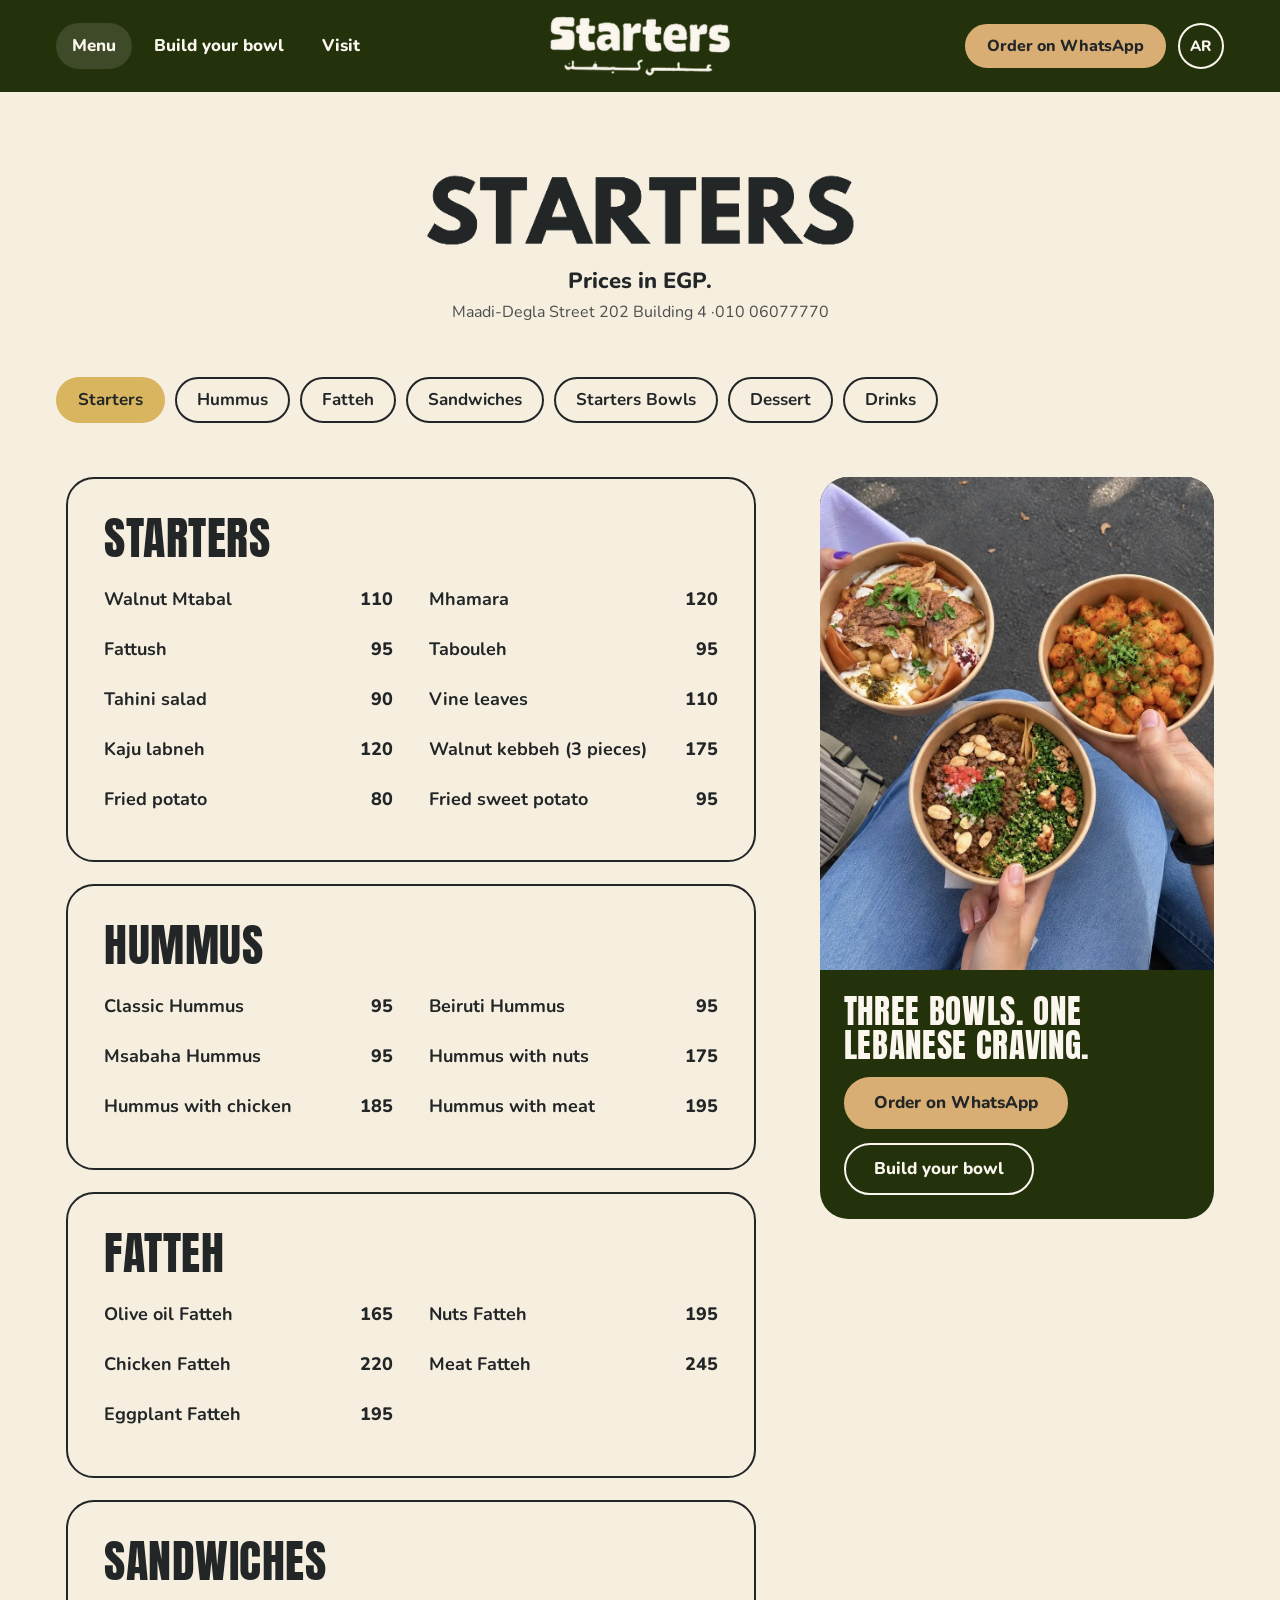
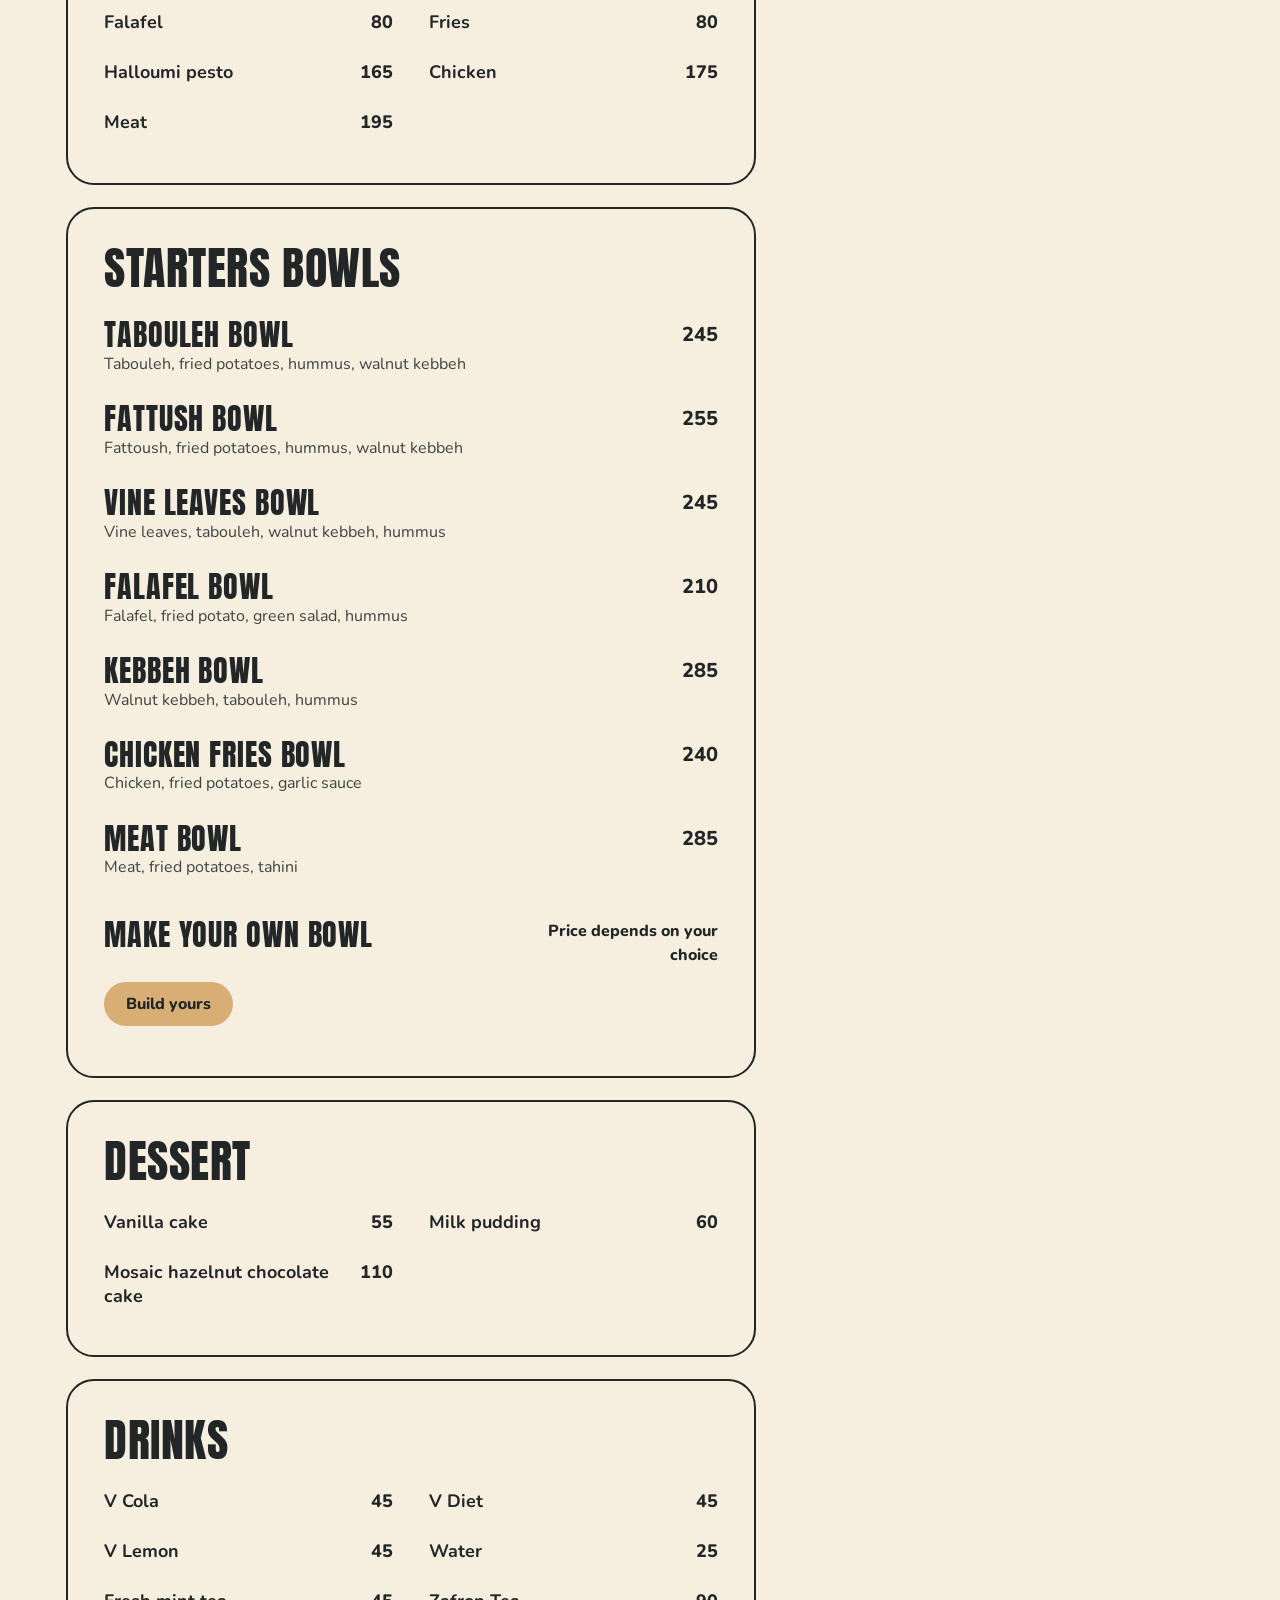
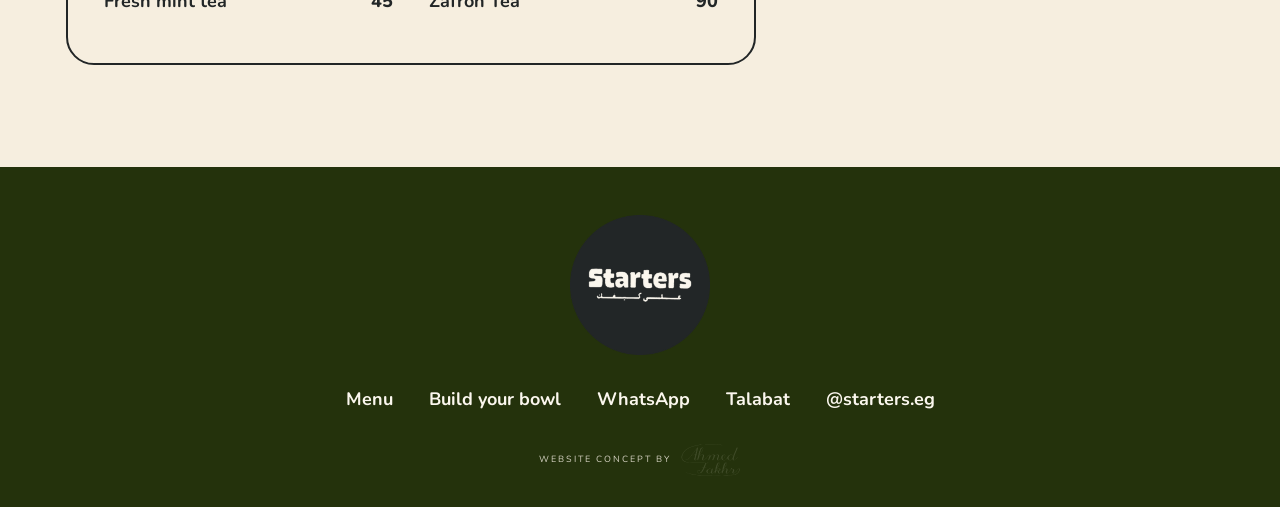
==== menu.html @ a4f8f4e7 "Starters website concept" ====
<!doctype html>
<html lang="en">
<head>
<meta charset="utf-8">
<meta name="viewport" content="width=device-width, initial-scale=1, minimum-scale=1">
<title>Menu | Starters, Lebanese bowls in Maadi</title>
<meta name="description" content="The full Starters menu: starters, hummus, fatteh, sandwiches, bowls, dessert and drinks. Prices in EGP.">
<meta name="theme-color" content="#24320C">
<link rel="icon" href="img/icon.png" type="image/png">
<link rel="apple-touch-icon" href="img/apple-touch-icon.png">
<meta property="og:type" content="website">
<meta property="og:site_name" content="Starters">
<meta property="og:title" content="Menu | Starters, Lebanese bowls in Maadi">
<meta property="og:description" content="The full Starters menu: starters, hummus, fatteh, sandwiches, bowls, dessert and drinks. Prices in EGP.">
<meta property="og:url" content="https://ahmedfakhr1.github.io/starters-preview/menu.html">
<meta property="og:image" content="https://ahmedfakhr1.github.io/starters-preview/img/og.jpg">
<meta name="twitter:card" content="summary_large_image">
<link rel="preload" href="fonts/anton-a6f395.woff2" as="font" type="font/woff2" crossorigin>
<link rel="preload" href="fonts/nunito-798ec6.woff2" as="font" type="font/woff2" crossorigin>
<link rel="preload" as="image" href="img/lockup-light.png">

<style>html{background:#24320C}html.fl:not(.veil) body{opacity:0}body{transition:opacity .25s ease}#veil{display:none}html.veil #veil{display:flex}</style>
<script>(function(){var d=document.documentElement,t0=Date.now(),seen=false,rm=false;try{seen=!!localStorage.getItem('st_seen')}catch(e){}try{rm=matchMedia('(prefers-reduced-motion: reduce)').matches}catch(e){}
var veil=!seen,fo=false,ho=false,rel=false,prog=.1;d.classList.add('fl');if(veil)d.classList.add('veil');
function bar(v){var b=document.getElementById('veil-bar');if(b){prog=Math.max(prog,v);b.style.transform='scaleX('+prog+')'}}
function end(){if(rel)return;rel=true;d.classList.remove('fl');bar(1);if(!veil)return;var w=Math.max(0,1200-(Date.now()-t0));setTimeout(function(){d.classList.add('veil-out');try{localStorage.setItem('st_seen','1')}catch(e){}setTimeout(function(){d.classList.remove('veil');d.classList.remove('veil-out')},rm?0:850)},w)}
function chk(){if(fo&&ho)end()}
var f=document.fonts;if(f&&f.load){Promise.all([f.load('400 1em Nunito'),f.load('800 1em Nunito'),f.load('1em Anton')]).then(function(){fo=true;bar(.5);chk()},function(){fo=true;chk()})}else{fo=true}
setTimeout(function(){fo=true;chk()},1200);
function hero(){var im=[].slice.call(document.querySelectorAll('img[data-first]'));if(!im.length){ho=true;chk();return}var n=im.length;im.forEach(function(i){var ok=function(){n--;bar(.5+.4*(1-n/im.length));if(n<=0){ho=true;chk()}};if(i.decode){i.decode().then(ok,ok)}else if(i.complete){ok()}else{i.onload=i.onerror=ok}})}
if(document.readyState==='loading')document.addEventListener('DOMContentLoaded',hero);else hero();
setTimeout(end,veil?2500:3000)})();</script>
<link rel="stylesheet" href="fonts.css?v=1">
<link rel="stylesheet" href="style.css?v=1">
<noscript><style>.bar{visibility:visible;transform:none}.menu-btn{display:none}</style></noscript>
<script src="site.js?v=1" defer></script>
<script type="application/ld+json">{"@context": "https://schema.org", "@type": "Restaurant", "name": "Starters", "description": "Curated Lebanese bowls from a small white kiosk with outdoor tables in Degla, Maadi, Cairo.", "url": "https://ahmedfakhr1.github.io/starters-preview/", "image": "https://ahmedfakhr1.github.io/starters-preview/img/og.jpg", "logo": "https://ahmedfakhr1.github.io/starters-preview/img/roundel.png", "servesCuisine": "Lebanese", "telephone": "+201006077770", "hasMenu": "https://ahmedfakhr1.github.io/starters-preview/menu.html", "address": {"@type": "PostalAddress", "streetAddress": "Street 202, Building 4, Degla", "addressLocality": "Maadi", "addressRegion": "Cairo", "addressCountry": "EG"}, "geo": {"@type": "GeoCoordinates", "latitude": 29.9534082, "longitude": 31.2721791}, "hasMap": "https://www.google.com/maps/place/Starters+Restaurant/@29.9534082,31.2721791,17z", "sameAs": ["https://www.instagram.com/starters.eg/"], "openingHoursSpecification": [{"@type": "OpeningHoursSpecification", "dayOfWeek": ["Sunday", "Monday", "Tuesday", "Wednesday"], "opens": "12:30", "closes": "23:00"}, {"@type": "OpeningHoursSpecification", "dayOfWeek": "Thursday", "opens": "15:00", "closes": "23:00"}, {"@type": "OpeningHoursSpecification", "dayOfWeek": "Saturday", "opens": "14:00", "closes": "22:00"}]}</script>
</head>
<body class="menu-page">
<div id="veil" aria-hidden="true"><img src="img/lockup-light.png" width="520" height="200" alt="" data-first><div class="vline"><i id="veil-bar"></i></div></div>
<a class="skip" href="#main">Skip to content</a>
<header class="site-head" id="top">
<div class="head-in">
<button class="icon-btn menu-btn" type="button" aria-label="Open menu" aria-expanded="false" aria-controls="drawer"><svg class="i-open" viewBox="0 0 26 26" aria-hidden="true" focusable="false"><path d="M4 8h18M4 13h18M4 18h18" fill="none" stroke="currentColor" stroke-width="2.6" stroke-linecap="round"/></svg><svg class="i-close" viewBox="0 0 26 26" aria-hidden="true" focusable="false" style="display:none"><path d="M6 6l14 14M20 6L6 20" fill="none" stroke="currentColor" stroke-width="2.6" stroke-linecap="round"/></svg></button>
<nav class="nav-l" aria-label="Main"><a href="menu.html" aria-current="page">Menu</a><a href="index.html#build">Build your bowl</a><a href="index.html#visit">Visit</a></nav>
<a class="brand" href="index.html" aria-label="Starters, home"><img src="img/lockup-light.png" width="520" height="200" alt="Starters" data-first></a>
<div class="head-r"><a class="btn btn-sm" href="https://wa.me/201006077770?text=Hi%20Starters%2C" target="_blank" rel="noopener">Order on WhatsApp</a><button class="icon-btn ar-btn" type="button" aria-label="Switch to Arabic">AR</button></div>
</div>
</header>
<div class="drawer" id="drawer">
<a class="dl" href="menu.html">Menu</a>
<a class="dl" href="index.html#build">Build your bowl</a>
<a class="dl" href="index.html#visit">Visit</a>
<div class="dsub"><a class="btn" href="https://wa.me/201006077770?text=Hi%20Starters%2C" target="_blank" rel="noopener">Order on WhatsApp</a><a class="btn btn-ghost" href="https://www.talabat.com/egypt/restaurant/797655/starters-new-maadi-degla" target="_blank" rel="noopener">Talabat</a><a class="btn btn-ghost" href="https://www.instagram.com/starters.eg/" target="_blank" rel="noopener">Instagram</a></div>
</div>
<dialog class="ar" id="ar-dialog" aria-label="Arabic"><p>Arabic is not in this preview, it will be live in the final version.</p><button class="btn btn-ink" type="button" data-close>OK</button></dialog>
<main id="main">
<section class="menu-top">
<h1><img src="img/sign-dark.png" width="534" height="100" alt="STARTERS menu"></h1>
<p class="sub">Prices in EGP.</p>
<p class="addr"><span>Maadi-Degla Street 202 Building 4</span><span>010 06077770</span></p>
</section>
<nav class="chipbar" aria-label="Menu sections"><div class="chips"><a class="chip" href="#starters">Starters</a><a class="chip" href="#hummus">Hummus</a><a class="chip" href="#fatteh">Fatteh</a><a class="chip" href="#sandwiches">Sandwiches</a><a class="chip" href="#bowls">Starters Bowls</a><a class="chip" href="#dessert">Dessert</a><a class="chip" href="#drinks">Drinks</a></div></nav>
<div class="mgrid">
<div class="mcol">
<section class="mbox" id="starters" aria-labelledby="starters-h"><h2 id="starters-h">Starters</h2><ul class="items"><li class="item"><span class="nm">Walnut Mtabal</span><span class="pr">110</span></li><li class="item"><span class="nm">Mhamara</span><span class="pr">120</span></li><li class="item"><span class="nm">Fattush</span><span class="pr">95</span></li><li class="item"><span class="nm">Tabouleh</span><span class="pr">95</span></li><li class="item"><span class="nm">Tahini salad</span><span class="pr">90</span></li><li class="item"><span class="nm">Vine leaves</span><span class="pr">110</span></li><li class="item"><span class="nm">Kaju labneh</span><span class="pr">120</span></li><li class="item"><span class="nm">Walnut kebbeh (3 pieces)</span><span class="pr">175</span></li><li class="item"><span class="nm">Fried potato</span><span class="pr">80</span></li><li class="item"><span class="nm">Fried sweet potato</span><span class="pr">95</span></li></ul></section>
<section class="mbox" id="hummus" aria-labelledby="hummus-h"><h2 id="hummus-h">Hummus</h2><ul class="items"><li class="item"><span class="nm">Classic Hummus</span><span class="pr">95</span></li><li class="item"><span class="nm">Beiruti Hummus</span><span class="pr">95</span></li><li class="item"><span class="nm">Msabaha Hummus</span><span class="pr">95</span></li><li class="item"><span class="nm">Hummus with nuts</span><span class="pr">175</span></li><li class="item"><span class="nm">Hummus with chicken</span><span class="pr">185</span></li><li class="item"><span class="nm">Hummus with meat</span><span class="pr">195</span></li></ul></section>
<section class="mbox" id="fatteh" aria-labelledby="fatteh-h"><h2 id="fatteh-h">Fatteh</h2><ul class="items"><li class="item"><span class="nm">Olive oil Fatteh</span><span class="pr">165</span></li><li class="item"><span class="nm">Nuts Fatteh</span><span class="pr">195</span></li><li class="item"><span class="nm">Chicken Fatteh</span><span class="pr">220</span></li><li class="item"><span class="nm">Meat Fatteh</span><span class="pr">245</span></li><li class="item"><span class="nm">Eggplant Fatteh</span><span class="pr">195</span></li></ul></section>
<section class="mbox" id="sandwiches" aria-labelledby="sandwiches-h"><h2 id="sandwiches-h">Sandwiches</h2><ul class="items"><li class="item"><span class="nm">Falafel</span><span class="pr">80</span></li><li class="item"><span class="nm">Fries</span><span class="pr">80</span></li><li class="item"><span class="nm">Halloumi pesto</span><span class="pr">165</span></li><li class="item"><span class="nm">Chicken</span><span class="pr">175</span></li><li class="item"><span class="nm">Meat</span><span class="pr">195</span></li></ul></section>
<section class="mbox bowls" id="bowls" aria-labelledby="bowls-h"><h2 id="bowls-h">Starters Bowls</h2><ul class="items"><li class="item"><span class="nm">Tabouleh bowl</span><span class="pr">245</span><span class="ds">Tabouleh, fried potatoes, hummus, walnut kebbeh</span></li><li class="item"><span class="nm">Fattush bowl</span><span class="pr">255</span><span class="ds">Fattoush, fried potatoes, hummus, walnut kebbeh</span></li><li class="item"><span class="nm">Vine leaves bowl</span><span class="pr">245</span><span class="ds">Vine leaves, tabouleh, walnut kebbeh, hummus</span></li><li class="item"><span class="nm">Falafel bowl</span><span class="pr">210</span><span class="ds">Falafel, fried potato, green salad, hummus</span></li><li class="item"><span class="nm">Kebbeh bowl</span><span class="pr">285</span><span class="ds">Walnut kebbeh, tabouleh, hummus</span></li><li class="item"><span class="nm">Chicken fries bowl</span><span class="pr">240</span><span class="ds">Chicken, fried potatoes, garlic sauce</span></li><li class="item"><span class="nm">Meat bowl</span><span class="pr">285</span><span class="ds">Meat, fried potatoes, tahini</span></li><li class="item own"><span class="nm">Make your own bowl</span><span class="pr">Price depends on your choice</span><span class="ds"><a class="btn btn-sm own-link" href="index.html#build">Build yours</a></span></li></ul></section>
<section class="mbox" id="dessert" aria-labelledby="dessert-h"><h2 id="dessert-h">Dessert</h2><ul class="items"><li class="item"><span class="nm">Vanilla cake</span><span class="pr">55</span></li><li class="item"><span class="nm">Milk pudding</span><span class="pr">60</span></li><li class="item"><span class="nm">Mosaic hazelnut chocolate cake</span><span class="pr">110</span></li></ul></section>
<section class="mbox" id="drinks" aria-labelledby="drinks-h"><h2 id="drinks-h">Drinks</h2><ul class="items"><li class="item"><span class="nm">V Cola</span><span class="pr">45</span></li><li class="item"><span class="nm">V Diet</span><span class="pr">45</span></li><li class="item"><span class="nm">V Lemon</span><span class="pr">45</span></li><li class="item"><span class="nm">Water</span><span class="pr">25</span></li><li class="item"><span class="nm">Fresh mint tea</span><span class="pr">45</span></li><li class="item"><span class="nm">Zafron Tea</span><span class="pr">90</span></li></ul></section>
</div>
<aside class="maside" aria-label="Order">
<div class="card"><img src="img/g07.webp" width="900" height="1125" alt="Three kraft bowls held over a lap on the street" loading="lazy" decoding="async"><div class="cb"><p>Three bowls. One Lebanese craving.</p><a class="btn" href="https://wa.me/201006077770?text=Hi%20Starters%2C" target="_blank" rel="noopener">Order on WhatsApp</a><a class="btn btn-ghost" href="index.html#build">Build your bowl</a></div></div>
</aside>
</div>
</main>
<footer class="foot">
<img class="roundel" src="img/roundel.png" width="480" height="480" alt="Starters sticker" loading="lazy">
<nav class="flinks" aria-label="Footer"><a href="menu.html">Menu</a><a href="index.html#build">Build your bowl</a><a href="https://wa.me/201006077770" target="_blank" rel="noopener">WhatsApp</a><a href="https://www.talabat.com/egypt/restaurant/797655/starters-new-maadi-degla" target="_blank" rel="noopener">Talabat</a><a href="https://www.instagram.com/starters.eg/" target="_blank" rel="noopener">@starters.eg</a></nav>
<p class="credit"><a class="sig" href="https://ahmedfakhr1.github.io/" rel="noopener" title="Website concept by Ahmed Fakhreldin"><span class="sig-by">Website concept by</span><span class="sr">Ahmed Fakhreldin</span><svg viewBox="-16 -123 301 172" aria-hidden="true" focusable="false"><defs><mask id="sig-pen" maskUnits="userSpaceOnUse" x="-80" y="-180" width="760" height="300"><g class="pen"><path pathLength="1" style="animation-delay:0.10s;animation-duration:0.32s" d="M8.2 -39l2 1.2 1.2 0.4 1.4 0.1 1.6-0.3 1.7-0.7 2-1.2 5.2-4.7 7-8 8.4-10.2 8.6-11 16.8-22.7 1.8-2 0.9-0.2 -0.1 1.7 -1.2 6.4 -3.2 14.3 -2.4 10.5 -5.3 21.1 -0.4 2.1 -0.1 2.6 0.6 1.9 1.5 1 1.1 0.1 2.6-0.4 1.5-0.8 3.2-2.7 4.9-5.5"/><path pathLength="1" style="animation-delay:0.50s;animation-duration:0.05s" d="M35.4 -60.5l6.3-1.4 7.3-1 7-0.4 6.6 0.3"/><path pathLength="1" style="animation-delay:0.64s;animation-duration:0.51s" d="M70.1 -51.5l11.6-15.7 6.3-9.3 3.1-5.2 2.8-6.3 1.6-5.6 0-2.1 -0.4-1.7 -0.8-1.3 -1.4-0.5 -1.9 0.2 -2.2 1.1 -2 1.6 -1.7 2 -1.4 2.5 -1.4 3.4 -3.2 9.4 -3.6 12.8 -3.9 16.2 -1.6 7.5 -0.3 2.9 5.3-10.1 4.2-5.8 2.6-3.1 2.5-2.3 2.4-1.4 2.3-0.9 2.3-0.4 2.3 0 1.8 0.4 1.3 0.9 0.9 1.3 0.4 1.7 -0.1 2.1 -0.5 2.6 -3.4 9.2 -0.6 2.6 0 2.1 0.4 1.7 0.8 1.3 1.1 0.9 1.1 0.4 1.2 0 1.6-0.4 4.3-2 3.2-2.3 3.7-4.3 10.3-13.2 2.5-2.3 2.5-1.4 2-0.6 1.5 0.3 1.1 1 0.6 1.2 0.1 1.1 -0.3 1.6 -3.8 11.2 -4.2 10.1"/><path pathLength="1" style="animation-delay:1.22s;animation-duration:0.12s" d="M127 -45.5l4.4-6.9 2.3-3.1 2.6-3.1 2.5-2.3 2.4-1.4 2.4-0.9 2.3-0.4 2.2 0 1.8 0.4 1.4 0.9 0.8 1.1 0.5 1.2 0 1.1 -3 9.6 -5.3 12.9"/><path pathLength="1" style="animation-delay:1.42s;animation-duration:0.17s" d="M148.2 -45.5l4.4-6.9 4.9-6.2 2.5-2.3 2.4-1.4 2.4-0.9 2.3-0.4 2.2 0 1.8 0.4 1.4 0.9 0.8 1.3 0.4 1.7 0 2.1 -0.6 2.6 -3.4 9.2 -0.5 2.6 -0.1 2.1 0.4 1.7 0.9 1.3 1 0.9 1.1 0.4 1.2 0 1.6-0.4 4.3-2 1.8-1.2 1.4-1.1 1.6-1.7 6.9-8.7"/><path pathLength="1" style="animation-delay:1.67s;animation-duration:0.18s" d="M193.4 -42.4l6.3-3.2 1.5-1.2 2.6-3 2.4-4.4 0.7-2.2 0.2-2.3 -0.3-1.8 -0.7-1.4 -1-1 -1.1-0.6 -2.6 0.1 -4.2 1.9 -2 1.6 -1.6 1.9 -1.2 2.5 -0.9 2.8 -0.5 6.4 0.5 2.7 0.9 2.3 1.4 1.8 1.8 1.4 2.2 1 2.2 0.6 2.3 0.1 2.3-0.2 4.6-1.8 3.5-2.3 1.4-1.4 7.5-9.4"/><path pathLength="1" style="animation-delay:1.93s;animation-duration:0.43s" d="M249.1 -54.5l-1.7-4.2 -1.3-1.8 -1.9-1.4 -2.2-1 -2.2-0.6 -4.5 0.1 -4.7 1.8 -3.5 2.3 -2.6 3 -2.4 4.4 -0.7 2.3 -0.2 2.3 0.2 2.2 0.6 2.3 1.1 2.1 1.5 1.7 2 1.3 2.2 0.9 2.2 0.4 2.3 0 2.3-0.4 2.4-0.9 2.3-1.3 1.8-1.7 1.5-2.1 3.3-6.8 20.5-46.9 -13.8 32.1 -1.4 4 -1.7 5.3 -2.2 9.4 -0.3 3.4 0.1 2.5 0.7 1.7 2.1 1.6 2.6-0.1 4.2-1.8 3.5-2.3 1.4-1.4 7.5-9.4"/><path pathLength="1" style="animation-delay:2.43s;animation-duration:0.74s" d="M193.3 -110.5l-6.7-2.7 -5.3-1.3 -7.1-1.1 -8.9-0.8 -11.2-0.6 -13.4-0.3 -14.7 0.2 -15.2 0.6 -15.7 1.1 -15.1 1.8 -14.3 2.4 -13.4 3 -11.9 3.4 -10.6 4 -9.5 4.7 -8.4 5.5 -7.4 6.4 -6 6.9 -4.7 7.5 -3.3 7.4 -2 6.2 -0.5 4.9 0.6 4.6 1.5 4.7 2.5 4.7 3.6 4 4.7 3 5.9 2.3 7.5 1.7 9.1 1.1 21.4 1.4 22.1 0.5 8.8 0 18.6-0.6 4.3 0.1 11.3 2 3.1 0.3 2.8-0.1 2.5-0.5 4.5-2"/><path pathLength="1" style="animation-delay:3.25s;animation-duration:0.19s" d="M109.7 -21.5l-7.4 18.7 -5 11.6 -2.4 4.9 -4.6 7.4 -2.2 2.7 -2.2 2 -2 1.5 -4.1 2.1 -2 0.5 -1.9 0.1 -2-0.2 -1.8-0.6 -1.8-1 -1.5-1.3 -1-1.7 -0.9-3.9 0-1.9 0.4-1.7 0.8-1.3 1-1 1.4-0.6 1.8-0.3 3.8 0.6 3.9 2"/><path pathLength="1" style="animation-delay:3.52s;animation-duration:0.04s" d="M89.3 1.7l23.2 0"/><path pathLength="1" style="animation-delay:3.64s;animation-duration:1.68s" d="M139.5 14.5l-1.4-3.5 -1.2-1.5 -1.6-1.2 -1.8-0.9 -1.9-0.5 -1.9-0.1 -4 0.9 -3.6 1.9 -2.4 2 -1.1 1.5 -2.1 3.7 -0.5 1.9 -0.2 2 0.7 3.8 0.9 1.8 1.3 1.5 1.7 1.1 3.8 1.1 1.9 0 4-1.1 1.9-1.1 1.6-1.5 1.2-1.8 5.8-12.4 1.1-1.8 -2.7 10.6 -0.4 3.1 0 2.5 0.4 1.6 0.9 1.1 0.9 0.6 0.9 0.2 2.6-0.6 3.7-1.8 2.6-2 1.5-1.7 11.1-14.5 8.7-12.5 2.9-4.7 3.4-7.8 0.6-2.3 0.2-2 -0.2-1.5 -0.6-1.2 -1-0.8 -1.5 0 -1.9 0.8 -1.8 1.2 -1.4 1.5 -1.3 2 -2.5 6 -2.8 9 -3.1 11.8 -3.3 14.2 -0.6 3.8 0.5-0.3 1.2-2.8 2.4-4.4 5.4-7.5 2.2-2.2 2.1-1.4 2-0.9 2-0.5 1.9-0.1 1.7 0.3 1.2 0.6 0.9 0.9 0.5 1.4 0 1.6 -0.4 1.9 -1.1 1.4 -1.8 1.1 -2.2 0.7 -2.6 0.4 -2.7 0.1 -1.1 0.3 2.3 2 1.3 1.9 2.3 6.7 0.9 1.1 0.9 0.6 1 0.2 1.1-0.1 1.5-0.5 3.6-1.8 1.5-1 2.6-2.7 8.6-11.1 5.5-7.5 7.5-11 3.6-7.3 1.6-4.9 0.2-2 -0.2-1.5 -0.6-1.2 -1.1-0.8 -1.4 0 -1.9 0.8 -1.8 1.2 -1.5 1.5 -1.2 2 -1.2 2.7 -2.7 7.4 -3 10.4 -3.2 13.3 -2.3 11 0.6-0.3 2.4-5.2 2.6-4.2 4-5.3 2.1-2.2 2.1-1.4 2-0.9 2-0.5 2-0.1 1.6 0.3 1.3 0.6 0.9 0.9 0.4 1.4 0.1 1.6 -0.3 2.1 -0.7 2.4 -2.2 5.4 -0.7 4.3 0.2 1.5 0.6 1.2 0.8 0.9 1 0.5 2.2-0.1 1.6-0.6 3.6-1.9 2.5-2.2 8.2-10.4 6.4-9 0.5 0 -0.1 1.4 0.6 1.5 1.8 0.7 2.6 0.1 2.2 0.4 1.4 0.7 0.7 1.1 0.3 1.5 0 1.8 -1.3 4.7 -2 4.9 -0.4 2.4 1.1 2 0.9 0.7 1 0.4 1 0 3.1-1.1 3.5-2 1.1-0.9 3.2-3.6 7.8-10.4 3.6-3.6 1.8-1.2 1.7-0.5 1.7 0 1.3 0.6 0.8 1.3 0.4 1.8 -0.2 2.4 -0.9 2.8 -1.6 3.5 -2.6 4.3 -3.6 4.8 -4.6 4 -5.8 2.9 -7.4 2.1 -9.5 1.7 -11.8 1.3 -12 1 -22.3 1.3 -15 0.3 -19.5 0 -41.7-0.7 -17.8-0.7 -16-0.9 -14.4-1.1 -12.7-1.3 -11.4-1.6 -10.4-1.7 -9.1-1.9 -8.1-2.1 -14.5-4.8"/></g></mask><g id="sig-ink"><path d="M7.8 -38.4l0 0.5 0.6 0.6 1.4-2.2 -0.7-0.3 -0.5 0.2zM8.2 -37.5l1 0.5 1.5 0.3 0.5-1.7 -1.6-1.2zM10.2 -36.7l3.2-0.1 -0.2-1.2 -1.3-0.1 -1-0.5zM12.8 -36.7l1.7-0.3 1.9-0.8 -0.6-1 -1.6 0.6 -1.4 0.2zM15.8 -37.5l2.6-1.5 1.6-1.2 -0.8-0.9 -2.1 1.5 -1.8 1zM19.2 -39.5l2.5-2.3 3.1-3.2 -0.9-0.8 -5.5 5.3zM23.7 -43.8l7.1-8.1 -0.9-0.7 -7.1 8zM29.5 -50.4l8.2-9.9 -0.9-0.7 -8.2 9.9zM36.3 -58.5l8.6-10.8 -1-0.8 -8.6 10.8zM43.4 -67.5l8.5-11 -1-0.7 -8.4 11zM50.5 -76.7l7.5-10.3 -1-0.7 -7.4 10.2zM56.9 -85.3l6.1-8.4 -1-0.7 -6.1 8.4zM62.1 -92.5l4.3-5.5 -0.9-0.7 -4.4 5.5zM65.9 -97.3l1.7-2.3 -0.6-0.6 -2 2.1zM66.1 -100.2l-0.9 0.2 -0.8 1.5 5.2 0.9 -0.3-1.8 -0.8-0.4zM64.6 -99l-0.7 1.9 -0.5 2.7 5.7 1.2 0.5-2.9 0-2.1zM63.5 -95.4l-1.5 7.5 5.7 1.3 1.6-7.7zM62.3 -89.4l-2.1 9.5 5.7 1.3 2.1-9.5zM60.6 -81.6l-2.3 10.3 5.6 1.3 2.4-10.3zM58.7 -73l-2.5 10.4 5.6 1.4 2.5-10.5zM56.6 -64.3l-2.4 9.9 5.6 1.4 2.4-10zM54.6 -55.9l-2 8 5.5 1.4 2.1-8.1zM52.9 -49.1l-1.4 5.7 5.7 1.1 1.2-5.4zM51.6 -44.1l-0.5 3.7 5.9 0 0.3-2.5zM51.1 -41l0.1 1.7 0.6 1.6 5.1-1.7 0.1-1.3zM51.5 -38.2l1 1.4 1.6 0.8 2.9-3.5zM53.5 -36.2l1.1 0.3 1.8 0 0.3-1.5 -0.5-0.7 0.1-0.7zM56 -35.9l2.6-0.2 -0.2-1.2 -1.1 0.1 -0.8-0.4zM58.1 -36l1.5-0.3 1.5-0.7 -0.5-1 -1.4 0.6 -1.2 0.2zM60.6 -36.7l3.3-2.3 -0.8-0.9 -3 2.1zM63.3 -38.5l3.5-3.3 -0.9-0.9 -3.3 3.3zM66.2 -41.2l3-3.6 -0.8-0.7 -3.1 3.5zM68.8 -44.4l1-1.4 -0.7-0.4 -1.1 1.1z"/><path d="M35.4 -60.1l3.1-0.5 -0.3-1.2 -2.9 0.9zM37.6 -60.4l6.6-1.3 -0.2-1.2 -6.6 1.3zM43 -61.5l7.3-1 -0.1-1.2 -7.4 1zM49 -62.3l7-0.4 0-1.3 -7.1 0.5zM55 -62.7l5.7 0.2 0.1-1.2 -5.9-0.2zM60 -62.5l1.8 0.1 0.8-0.2 -0.1-0.9 -2.5-0.3z"/><path d="M70.4 -51.3l2.4-2.9 -0.9-0.6 -2.1 3.1zM72.1 -53.3l5.3-6.9 -1-0.8 -5.2 7zM76.4 -58.8l7.1-10 -1-0.7 -7.1 9.9zM82.2 -66.9l6.3-9.2 -1-0.7 -6.3 9.2zM87.7 -75l3.4-5.5 -1-0.6 -3.4 5.5zM90.7 -79.7l2.9-5.9 -1.2-0.4 -2.8 5.7zM93.1 -84.4l2.4-6.4 -1.1-0.4 -2.4 6.2zM95.2 -89.9l0.7-2.7 0.3-2.4 -1.2 0 -0.2 2.1 -0.7 2.7zM96.2 -94.3l-0.1-2.1 -0.7-1.8 -1 0.6 0.5 1.4 0 1.8zM95.7 -97.6l-1-1.5 -1.7-0.8 -0.1 1.3 1 0.4 0.7 1zM93.6 -99.8l-2-0.2 -2.6 0.6 1.1 2.2 1.8-1.1 1.3-0.2zM89.9 -99.6l-2.7 1 -2.6 1.6 3.1 2.6 1.2-1.8 1.8-1.5zM85.4 -97.6l-2.2 2 -1.8 2.7 4.6 2.3 2.1-4.4zM82 -93.9l-1.7 3.3 -1.7 4.1 5.2 1.8 2.6-6.9zM79.2 -88l-3.4 10.1 5.4 1.6 3.1-9.8zM76.4 -79.8l-3.7 12.9 5.6 1.4 3.4-12.7zM73.4 -69.3l-3.9 15.7 5.6 1.3 3.8-15.5zM70.1 -56.4l-1.2 5.8 -1.8 9.9 4.6 1.1 4.1-15.5zM67.4 -42.6l-0.6 4.7 0.1 0.8 0.5 0.5 2.3 0.5 0.6-0.3 0.9-1.8 1-3.3zM68.9 -36.2l1.4-2.9 -0.9-0.5 -1.2 3.1zM69.9 -38.3l2.8-6.1 -1-0.5 -2.7 6.2zM72.2 -43.4l2.8-5.2 -1-0.6 -2.8 5.4zM74.6 -47.8l3.5-5.2 -1-0.7 -3.5 5.3zM77.4 -52l4.8-6.2 -0.9-0.8 -4.9 6.3zM81.4 -57.3l2.4-2.5 2.4-1.6 -0.6-1.1 -2.6 1.8 -2.6 2.6zM85.4 -61l2.3-1.1 2.2-0.7 -0.2-1.2 -2.5 0.8 -2.5 1.2zM89.2 -62.6l2.2-0.4 2.1 0.1 0.1-1.4 -2.3 0.1 -2.4 0.4zM92.8 -63l1.8 0.6 0.8 1 1.8-2.5 -1.4-0.3 -2.9-0.1zM95.2 -61.8l0.2 0.8 -0.2 1.2 5.2-1.5 -1.7-1.9 -2.2-0.9zM95.2 -60l-0.2 2.4 5.8 0.8 0.1-2.8 -1-2.4zM95 -58.2l-0.9 4.6 5.2 1.8 1.1-3.1 0.5-2.9zM94.4 -54.6l-2.4 6.4 5.2 1.8 2.5-6.4zM92.4 -49.3l-1.2 3.2 -0.7 2.9 5.9 0.8 0.3-2.2 0.8-2.8zM90.7 -44.1l-0.3 2.8 0.6 2.6 5.2-1.5 0.2-2.9zM90.6 -39.6l1.3 2.3 1.9 1.3 2.3-2.7 -0.1-0.7 0.2-1.2zM93.2 -36.3l1.8 0.6 1.6 0.1 0.3-1.6 -0.5-0.8 -0.4-1.1zM96.1 -35.6l3-0.5 -0.3-1.1 -1.3 0.2 -0.8-0.4zM98.6 -35.9l4.1-1.6 -0.5-1.1 -3.9 1.5zM101.9 -37.1l4.1-2.4 -0.7-1 -3.9 2.3zM105.5 -39.1l3-2.6 -0.9-0.9 -2.8 2.5zM108 -41.2l4.1-4.8 -1-0.8 -4 4.8zM111.2 -45l5.2-6.7 -0.9-0.7 -5.2 6.7zM115.6 -50.6l5.2-6.7 -1-0.8 -5.2 6.8zM119.9 -56.2l2.5-2.8 2.4-2 -0.7-1 -2.5 2.1 -2.6 2.9zM124 -60.4l2.3-1.4 1.9-0.3 -0.2-1.5 -2.2 0.7 -2.5 1.5zM127.6 -62.2l0.6 0.1 0.7 0.4 0 1 2.9-2.5 -1.5-0.6 -0.8-0.1 -2.2 0.5zM129 -61.1l-0.4 1.7 5.5-1.2 -1.1-1.8 -1.9-1.1zM128.7 -59.6l-0.3 1.2 5.5 1.4 0.5-2.2 -0.6-2.1zM128.5 -59l-1.7 5.8 5.2 1.8 2.1-6.4zM127.2 -54.5l-2.7 8.4 4.6 1.8 3.4-8.5zM124.9 -47.4l-2.5 7.2 3.9 1.7 3.4-7.1zM122.8 -41.2l-0.8 2.6 -0.2 1.5 2.7 1.2 1-1.1 1.3-2.5zM121.7 -37.5l0.4 0.7 2 0.9 0.7-0.2z"/><path d="M127.4 -45.3l1.3-1.8 -1-0.7 -1 2.2zM128.4 -46.6l2.8-4.5 -1-0.7 -2.8 4.6zM130.6 -50.2l4.5-6 -1-0.8 -4.5 6.1zM134.2 -55.1l2.5-3.1 2.5-2.2 -0.8-1 -2.5 2.4 -2.7 3.1zM138.4 -59.8l2.3-1.6 2.3-1 -0.4-1.1 -2.5 1 -2.5 1.8zM142.2 -62.1l2.3-0.7 2.2-0.2 -0.1-1.3 -2.4 0.3 -2.4 0.8zM145.9 -63l2.1 0.1 1.5 0.8 0.8-2.1 -4.5 0zM149.1 -62.4l0.8 1 0.2 1.1 3.6-2.5 -1.9-1.1 -2.2-0.4zM150 -60.6l-0.2 1.2 5.7-0.5 -0.8-2 -1.6-1.3zM149.8 -59.4l-0.4 1.7 5.5 1.6 0.6-2.4 -0.2-2.1zM149.6 -58.4l-2.1 6.7 5.2 1.9 2.4-7.2zM148 -53.2l-3 8.3 5 2 3.2-8.5zM145.5 -46.2l-2.5 6.7 4.5 2 1-1.8 2.1-4.9zM143.2 -40.4l-0.5 2.3 0.1 0.9 2.5 1.3 0.6 0.1 0.4-0.2 1.7-2.3z"/><path d="M148.6 -45.3l1.3-1.9 -0.9-0.5 -1.1 2.1zM149.6 -46.6l2.9-4.5 -1-0.7 -2.9 4.6zM151.9 -50.2l4.4-6 -1-0.8 -4.5 6.1zM155.4 -55.1l2.6-3.1 2.4-2.2 -0.8-1 -2.5 2.4 -2.7 3.1zM159.6 -59.8l2.3-1.6 2.3-1 -0.4-1.1 -2.5 1 -2.5 1.8zM163.4 -62.1l2.3-0.7 2.2-0.2 -0.1-1.3 -2.4 0.3 -2.4 0.8zM167.2 -63l2 0.1 1.5 0.8 0.9-2.1 -4.6 0zM170.3 -62.4l0.8 1 0 1.1 4-2.4 -2.1-1.2 -2.2-0.4zM171.1 -60.6l-0.3 2 5.9-0.1 -0.6-2.6 -0.4-0.7 -1.2-1.2zM170.8 -59.1l-0.4 3.7 5.4 1.5 0.8-2.9 0-2.8zM170.5 -56.2l-0.6 2.6 -1.2 3.1 5 2.1 2.5-6.5zM169.2 -51.6l-2.5 6.5 5.6 1.3 0.7-2.6 1.2-3.1zM167 -46.1l-0.7 2.9 -0.1 2.8 5.8-0.5 0.5-3.7zM166.1 -41.3l0.6 2.6 1.6 2 3.5-2.7 0.2-2zM167.7 -37.3l1.3 1 2.3 0.7 1-2.1 -0.4-1 -0.1-1zM170.8 -35.7l1.6 0.1 1.4-0.2 -0.2-1.2 -0.9-0.2 -0.6-0.8zM173.3 -35.7l3.6-1.1 -0.5-1.1 -1.8 0.7 -1.4 0.2zM176.2 -36.5l4.4-2.2 -0.6-1 -4.3 2.1zM179.9 -38.3l3.4-2.4 -0.9-0.8 -3.1 2.1zM182.8 -40.3l3.4-3.7 -0.9-0.8 -3.3 3.6zM185.5 -43.2l4.6-5.9 -0.9-0.6 -4.6 5.7zM189.4 -48.2l2.2-3.1 -0.6-0.4 -0.2 0.1 -2.3 2.7z"/><path d="M193.6 -42.1l2.1-0.8 -0.5-1 -2 1.1zM195.1 -42.7l4.3-2.1 -0.6-1 -4.2 2.2zM198.7 -44.4l3.3-2.3 -0.8-0.9 -3.1 2.2zM201.6 -46.3l2.7-3.1 -1-0.7 -2.5 2.9zM203.8 -48.8l2.7-4.4 -1.1-0.5 -2.5 4.2zM206.1 -52.4l1-2.3 0.5-2.4 -1.2-0.2 -0.5 2.2 -0.9 2.2zM207.5 -56.3l0.2-2.4 -0.3-2 -1.1 0.4 0.2 1.6 -0.2 2.1zM207.6 -60l-0.6-1.8 -1.2-1.3 -0.8 0.9 0.9 1 0.5 1.4zM206.2 -62.7l-1.1-1 -1.3-0.5 -0.3 1.2 0.9 0.4 1 0.7zM204.2 -64.1l-1.3-0.2 -1.7 0.1 0.5 1.7 1.2-0.5 0.9 0.1zM201.8 -64.3l-4.4 1.2 1.2 2.3 3.6-1.9zM198.3 -63.4l-2.7 1.1 -2.5 1.6 3.1 2.7 1.2-1.8 1.9-1.4zM193.9 -61.3l-2.2 2.1 -1.8 2.7 5 1.9 0.7-2.1 0.9-1.9zM190.4 -57.5l-1.4 3.1 -0.8 3.5 5.9 0.7 1-5.1zM188.4 -52.1l-0.4 3.7 0.2 3.4 5.8-0.7 0.2-5.5zM188.1 -46.1l0.7 3.2 1.4 2.7 4.3-2.3 -0.5-4zM189.7 -41l1.9 2.3 2.5 1.5 1.7-2.6 -0.7-1 -0.7-2.3zM193.2 -37.7l2.6 1.1 2.5 0.6 0.5-1.7 -1.9-1.1 -1.5-1.5zM197.5 -36.2l2.4 0.4 2.4 0.1 -0.1-1.3 -2.1-0.2 -2-0.8zM201.5 -35.7l2.4-0.2 2.4-0.6 -0.4-1.1 -2.2 0.5 -2.2 0.1zM205.5 -36.2l2.4-0.9 2.3-1.2 -0.6-1.1 -2.2 1.2 -2.2 0.8zM209.5 -37.9l3.6-2.4 -0.8-0.9 -3.3 2.2zM212.6 -39.9l3.2-3.3 -0.9-0.8 -3 3.2zM215.2 -42.4l4.5-5.8 -0.9-0.7 -4.5 5.7zM219 -47.2l2.8-3.9 -0.7-0.5 -3 3.7zM221.6 -50.8l0.3-0.5 -0.6-0.4 -0.4 0.3z"/><path d="M249.5 -54.7l-0.6-2 -1.1 0.4 1 1.9zM249.1 -56.2l-1.1-2.8 -1-1.3 -0.9 0.7 0.8 1.2 1.2 2.6zM247.5 -59.7l-1.6-1.8 -2.1-1.4 -0.6 1.1 1.9 1.2 1.4 1.6zM244.5 -62.5l-2.3-1 -2.3-0.6 -0.2 1.2 2.1 0.5 2.1 1zM240.7 -64l-2.4-0.3 -2.4 0.1 0.2 1.4 2.2-0.2 2.1 0.2zM236.7 -64.3l-2.4 0.3 -2.6 0.7 0.9 2 2.1-1.1 2.2-0.5zM232.6 -63.6l-4.8 2 1.6 2.4 3.9-2.5zM228.5 -62l-3.7 2.2 2.8 2.6 0.9-1.2 1.4-1.2zM225.4 -60.2l-1.7 1.4 -1.6 1.9 3.9 2.5 1.9-3.2zM222.6 -57.6l-1.6 2.2 -1.4 2.5 5 2 1.8-4.1zM220 -53.7l-1.2 2.6 -0.5 2.8 5.9 0.4 0.6-3.7zM218.4 -49.2l-0.1 2.8 0.5 2.8 5.5-1.4 -0.1-3.5zM218.5 -44.6l1 2.7 1.7 2.5 3.8-2.6 -0.7-3.6zM220.6 -40.2l2.1 2 2.5 1.3 1.4-2.3 -1.2-1.6 -0.6-1.7zM224.4 -37.2l2.5 0.8 2.5 0.5 0.3-1.5 -1.9-1 -1.7-1.4zM228.6 -36l2.4 0.3 2.4-0.1 -0.1-1.2 -2.2-0.1 -2-0.6zM232.6 -35.7l2.4-0.3 2.4-0.8 -0.4-1.1 -2.3 0.7 -2.2 0.2zM236.6 -36.5l2.5-1 2.2-1.5 -0.8-1 -2 1.4 -2.3 1zM240.6 -38.5l2-1.8 1.6-2.2 -1.1-0.6 -1.4 2 -1.8 1.6zM243.7 -41.7l2.3-4.6 5.1-11.4 -1.1-0.5 -5.1 11.4 -2.3 4.4zM249.1 -53.2l14.7-33.8 -1-0.4 -14.8 33.7zM261.6 -81.9l7.3-17.1 0.3-0.8 -0.7-0.4 -7.9 17.9zM267.8 -100.4l-0.8 0.1 -1.5 2 4.5 1.9 0.4-2.5 -0.5-0.7zM265.9 -99l-2.8 5.8 4.9 2.1 1.4-3.4 0.8-2.7zM263.6 -94.4l-3.5 8.1 4.9 2.1 3.5-8.1zM260.8 -87.8l-3.7 8.5 4.9 2.1 3.7-8.5zM257.7 -80.6l-3.2 7.5 4.9 2.1 3.2-7.5zM255 -74.2l-2.6 5.9 4.8 2.2 2.7-6zM252.8 -69.2l-2.8 6.4 5.3 1.8 2.3-6zM250.6 -64.1l-3.3 10 5.5 1.5 2.9-9.7zM247.8 -55.9l-2.4 9.7 5.8 0.9 0.8-4 1.2-5zM245.7 -47.6l-0.6 4 0.1 3.4 5.7-0.6 0.5-5.7zM245 -41.3l0.4 2.1 0.4 0.9 1.2 1.6 0.7 0.4 2.9-2.8 0.3-2.4zM247 -36.7l1.3 0.7 2.3 0.4 0.6-1.8 -0.4-0.9 -0.2-1.1zM250.1 -35.6l3-0.3 -0.3-1.2 -1.1 0 -0.7-0.6zM252.6 -35.8l3.8-1.3 -0.5-1.1 -3.5 1.2zM255.7 -36.8l4.3-2.3 -0.6-1 -4.2 2.2zM259.4 -38.7l3.1-2.5 -0.8-0.8 -2.9 2.3zM262 -40.7l3.8-4.3 -1-0.7 -3.6 4.2zM265 -44l4.4-5.8 -0.8-0.6 -4.5 5.6zM268.9 -49l1.5-2.3 -0.6-0.4 -0.2 0.1 -1.6 1.9z"/><path d="M193.5 -110.8l-3.1-1.5 -0.4 1 3.2 1.1zM191.3 -111.9l-4.6-1.9 -3.4-0.9 -0.2 1.2 3.3 0.8 4.5 1.7zM185.1 -114.2l-5.9-1.3 -7.6-1 -0.2 1.2 7.6 1 5.8 1.2zM174.3 -116.2l-8.9-0.8 -11.2-0.6 -0.1 1.2 11.2 0.6 8.9 0.8zM158.1 -117.4l-12.7-0.4 -14.4 0 0 1.2 14.4 0 12.7 0.4zM135.8 -117.9l-14.8 0.3 -15.5 0.8 0.1 1.2 15.4-0.8 14.8-0.3zM110.7 -117.1l-15.7 1.1 -15.1 1.8 0.2 1.2 15-1.8 15.7-1.1zM84.8 -114.9l-14.6 2.2 -13.7 2.8 0.3 1.3 13.7-2.9 14.5-2.1zM60.9 -110.9l-12.9 3.1 -11.6 3.6 0.5 1.4 11.5-3.7 12.8-3.1zM40.2 -105.4l-10.7 3.9 -9.6 4.7 0.8 1.4 9.3-4.7 10.6-4zM23 -98.5l-8.9 5.3 -7.9 6 1.3 1.5 7.5-6.1 8.7-5.3zM8.7 -89.3l-7.1 6.6 -4 4.7 -1.8 2.5 1.9 1.2 1.6-2.4 3.8-4.6 2.1-2.3 4.7-4.2zM-2.4 -78l-3.4 5 -1.5 2.6 -3.4 7.6 2.3 0.9 3.2-7.4 2.9-5 1.6-2.4zM-9.7 -65.2l-2.5 6.7 -1.1 5.6 2.6 0.2 0.9-5.1 2.3-6.4zM-13.1 -54.6l-0.2 1.7 0.1 3.2 1 4.9 2.4-0.7 -0.8-4.4 0.1-4.3zM-12.7 -46.4l1.7 4.9 2.7 4.9 1.8-1.3 -2.3-4.6 -1.4-4.5zM-9.3 -38.2l1 1.6 2.5 2.8 2.9 2.3 1.7 1.1 0.8-1.5 -2.8-2.1 -1.2-1.2 -2.9-4.2zM-2.9 -31.5l5.3 2.8 6.6 2 0.3-1.3 -6.3-2.1 -4.8-2.8zM6.6 -27.3l7.6 1.6 9.2 1.1 0.1-1.2 -9.1-1.2 -7.4-1.7zM20.2 -24.9l20.8 1.5 0-1.2 -20.7-1.5zM37.2 -23.6l22.9 0.9 0-1.3 -22.8-0.8zM56.4 -22.8l19.3 0.1 0-1.2 -19.2-0.1zM72.9 -22.7l14.5-0.3 -0.1-1.2 -14.4 0.3zM85.3 -23l10.5-0.3 0-1.2 -10.6 0.3zM94.3 -23.3l4.3 0.2 4 0.6 0.3-1.4 -4.2-0.5 -4.5-0.1zM101.3 -22.8l7.4 1.6 0.2-1.4 -7.4-1.6zM107.5 -21.4l3.4 0.4 3.1 0.1 0-1.2 -2.9-0.2 -3.3-0.5zM113 -20.9l2.9-0.1 2.6-0.6 -0.4-1.1 -2.3 0.5 -2.7 0.1zM117.6 -21.4l1.6-0.4 2.6-1.2 -0.5-1 -3.9 1.5zM121.2 -22.8l1.8-1 -0.5-0.6 -1.7 0.7z"/><path d="M108.6 -21.9l-0.6 0.1 -0.4 0.5 -2.5 4.8 4.5 1.8 1.5-5.3 0-0.6 -0.4-0.5zM105.9 -18.1l-5.2 12.2 5 2.1 1.7-4.4 2.8-8.3zM101.5 -8l-5 12.1 4.9 2.2 5.1-12.3zM97.3 2.2l-4.6 10.3 4.4 2.3 5.1-10.5zM93.4 11l-4.2 7.8 3.7 2.6 2.5-3.7 2.5-4.4zM89.8 17.7l-3.7 5.5 2.5 2.7 2.6-2.5 2.5-3.2zM86.6 22.5l-3.6 3.7 1.6 2.3 2.4-1.4 2.5-2zM83.6 25.6l-3.5 2.6 0.7 1.9 2.3-0.8 2.3-1.2zM80.7 27.9l-1.8 0.9 -1.8 0.5 0.1 1.3 2.1-0.2 2.3-0.5zM77.7 29.2l-1.8 0.2 -1.8-0.2 -0.3 1.2 2 0.2 2.1 0zM74.7 29.3l-1.8-0.5 -1.7-0.8 -0.6 1.1 1.9 0.9 2 0.5zM71.7 28.3l-1.5-1 -1.2-1.3 -1 0.7 1.4 1.5 1.8 1.2zM69.3 26.5l-0.9-1.6 -0.6-1.8 -1.2 0.3 0.6 2 1.2 1.8zM67.9 23.7l-0.4-1.8 0-1.8 -1.2-0.1 0 2 0.5 2.1zM67.5 20.7l0.1-1.8 0.5-1.4 -1.1-0.6 -0.6 1.7 -0.2 2.1zM67.9 17.9l0.7-1.2 0.9-0.8 -0.7-1 -1.2 1.1 -0.8 1.5zM69.1 16.1l1.1-0.6 1.5-0.3 -0.1-1.2 -1.8 0.4 -1.4 0.8zM71.2 15.3l1.7-0.1 1.7 0.4 0.4-1.6 -4 0.1zM74.1 15.4l3.3 1.5 1-1.9 -2-0.8 -2.1-0.3zM76.8 16.6l2.6 1.2 0.8-1.6 -2.4-1.5zM79.2 17.7l0.6-0.1 0.5-1 -0.3-0.6z"/><path d="M89.3 2.3l7.6 0 0-1.2 -7.6 0zM94.8 2.3l14.1 0 0-1.2 -14.1 0zM107.1 2.3l5.4 0 0-1.2 -5.4 0z"/><path d="M139.9 14.4l-0.5-1.8 -1 0.5 0.8 1.6zM139.6 13.1l-1-2.3 -0.8-1.2 -0.9 0.7 1.7 3.2zM138.2 10.1l-1.4-1.5 -1.8-1.2 -0.5 1.1 1.5 1 1.2 1.3zM135.6 7.7l-1.9-0.9 -2-0.5 -0.2 1.2 1.8 0.5 1.7 0.8zM132.4 6.5l-2-0.3 -2.1 0 0.2 1.4 1.8-0.2 1.8 0.2zM129 6.2l-2.2 0.2 -2.2 0.6 0.9 1.9 1.8-0.9 1.8-0.5zM125.4 6.7l-4.1 1.7 1.6 2.4 3.2-2.2zM121.9 8.1l-3.2 1.8 2.8 2.6 1.8-2.1zM119.2 9.5l-1.5 1.2 -1.4 1.6 3.9 2.6 1.5-2.7zM116.7 11.8l-1.4 1.8 -1.3 2.2 5.1 2 1.4-3.4zM114.4 15.1l-1 2.3 -0.5 2.4 5.9 0.4 0.4-3zM113 19l-0.2 2.5 0.5 2.4 5.6-1.3 -0.1-2.8zM113.1 23.1l0.9 2.3 1.5 2.2 3.8-2.5 -0.5-3zM114.9 27l2 1.7 2.2 1 1.4-2.3 -0.9-1.4 -0.4-1.4zM118.3 29.4l4.4 1.1 0.4-1.5 -1.7-0.8 -1.3-1.3zM122 30.4l4.2 0.2 -0.2-1.2 -1.8-0.1 -1.7-0.5zM125.5 30.6l2-0.2 2.1-0.7 -0.4-1.1 -1.9 0.6 -1.9 0.2zM128.9 30l2.1-0.9 1.9-1.3 -0.7-0.9 -1.7 1.1 -2 0.8zM132.3 28.3l1.7-1.6 1.4-1.9 -1.1-0.6 -1.2 1.7 -1.5 1.4zM135 25.5l3.2-6.4 -1.1-0.5 -3.1 6.2zM137.5 20.6l4.3-10 -1-0.4 -4.4 9.9zM141.2 12.1l2-5.1 -0.6-0.3 -0.2 0.2 -2.2 4.8zM141.8 6.5l-0.5 0.1 -0.3 0.3 -1.6 3.5 4.4 1.3 0.6-3.8 0-0.4 -0.4-0.3zM139.9 9.2l-3 8.6 5.3 1.2 1.9-8.5zM137.3 16.4l-1.1 4 -0.6 3.4 6 0.5 0.9-6.6zM135.8 22.7l-0.2 3.1 0.7 2.7 5-1.7 0.3-3.4zM136 27.6l0.8 1.6 0.7 0.7 1.7 0.7 1.9-2.4 -0.1-0.7 0.4-0.9zM138.7 30.5l1.6 0.3 1.3-0.1 0.2-1.4 -0.6-0.6 -0.2-0.9zM141.2 30.8l2.8-0.6 -0.4-1.2 -1.3 0.3 -0.8-0.2zM143.4 30.3l3.7-1.5 -0.5-1.1 -3.5 1.5zM146.5 29.1l3.3-2 -0.8-1 -3.1 1.9zM149.3 27.4l2.7-2.5 -1-0.8 -2.4 2.3zM151.4 25.5l3.8-4.6 -1-0.8 -3.6 4.6zM154.5 21.8l4.4-5.8 -1-0.7 -4.4 5.8zM158.2 17l4.6-6 -1-0.8 -4.6 6.1zM161.9 12.1l5.8-8 -1-0.7 -5.7 8zM166.6 5.6l5.8-8.4 -1-0.6 -5.8 8.3zM171.6 -1.6l3.3-5.2 -1.1-0.6 -3.2 5.1zM174.5 -6.1l2.5-4.7 -1.2-0.6 -2.3 4.7zM176.5 -10l2.3-5.5 -1.2-0.3 -2.2 5.3zM178.5 -14.6l0.7-2.5 0.4-2.1 -1.2-0.1 -1 4.3zM179.5 -18.5l0.1-2 -0.4-1.6 -1.1 0.5 0.3 1.2 -0.1 1.7zM179.4 -21.6l-0.7-1.4 -1.3-1 -0.4 1.2 0.7 0.5 0.5 1zM177.9 -23.7l-1.7-0.5 -2.1 0.3 0.9 1.9 1.3-0.7 1 0zM174.9 -24.1l-2.4 0.7 -2.3 1.1 2.6 2.7 1.1-1.5 1.5-1.2zM170.9 -22.7l-2.1 1.5 -1.7 2.2 4.5 2.3 1.5-3.4zM167.7 -19.8l-1.5 2.5 -1.5 3.3 5.1 1.9 2-5.3zM165.2 -15.2l-2.9 8.2 5.3 1.6 2.6-7.8zM162.8 -8.6l-3.1 10.5 5.5 1.5 2.9-10.3zM160.2 0l-3 12.9 5.2 1.2 3.3-12.7zM157.7 10.5l-2.8 14.2 4.4 1 3.7-13.9zM155.3 22.7l-0.8 4.9 0 1.7 0.4 0.4 2.3 0.6 0.5-0.3 0.3-0.6 1.8-5.6zM156.4 30.2l1.3-2.5 -1.1-0.5 -0.9 2.6zM157.3 28.4l2.4-5.1 -1.1-0.6 -2.3 5.3zM159.3 24.1l2.3-4.4 -1-0.7 -2.4 4.6zM161.2 20.3l3-4.4 -1-0.7 -3 4.5zM163.6 16.8l4.1-5.3 -0.9-0.8 -4.2 5.3zM167 12.3l2.1-2.1 1.9-1.4 -0.5-1.1 -2.2 1.5 -2.2 2.3zM170.4 9.2l1.9-1 1.9-0.6 -0.2-1.1 -2.1 0.6 -2.2 1.1zM173.6 7.8l1.9-0.3 1.7 0.1 0.2-1.5 -4.1 0.5zM176.7 7.5l1.4 0.5 0.6 0.9 1.9-2.5 -3.9-0.2zM178.6 8.6l0.1 0.7 -0.5 0.9 5.3-1.5 -1.6-1.7 -2-0.8zM178.4 10l-0.3 0.7 0.1 1.1 5.6 0.9 0.1-2.5 -0.9-2.2zM178.2 11.4l0.2 1.3 -0.1 0.9 2.4 2.6 1.5-1 0.7-0.7 0.5-0.8 0.5-1.9zM178.4 13.1l-0.6 1.4 -1.8 1.2 0.5 1.7 3.4-0.8 1.6-0.8zM176.7 15.3l-2.2 0.9 -2.5 0.3 0 1.3 5.3-0.6zM172.8 16.4l-4.5 0.2 0 1 4.6 0.1zM168.8 16.6l-1.2 0.1 0 0.8 1.2 0.2zM167.4 17.6l0.1 0.4 1.2 0.9 1-1.9 -1.5-0.5 -0.3 0.1zM168.3 18.6l1.4 1.1 0.6 1.5 3.3-2.4 -1.7-1 -2.7-1zM170.1 20.7l0.7 4 5.4-1.3 -1.2-3.1 -2.2-2.1zM170.6 23.8l0.8 2.8 1.2 2.2 4.4-2.3 -1-4.1zM172.1 28.1l1.5 1.8 1.7 0.7 1.8-2.4 -0.2-2.1zM174.8 30.5l1.6 0.3 1.3-0.1 0.1-1.4 -0.5-0.6 -0.2-0.9zM177.3 30.8l2.7-0.6 -0.4-1.2 -1.2 0.3 -0.8-0.2zM179.5 30.3l3.7-1.5 -0.6-1.1 -3.5 1.5zM182.5 29.1l3.3-2 -0.7-1 -3.1 1.9zM185.4 27.4l2.6-2.5 -0.9-0.8 -2.4 2.3zM187.5 25.5l3.8-4.6 -1-0.8 -3.7 4.6zM190.5 21.8l4.5-5.8 -1-0.7 -4.4 5.8zM194.2 17l4.6-6 -1-0.8 -4.5 6.1zM198 12.1l5.7-8 -0.9-0.7 -5.8 8zM202.7 5.6l5.8-8.4 -1.1-0.6 -5.7 8.3zM207.7 -1.6l3.3-5.2 -1.1-0.6 -3.2 5.1zM210.6 -6.1l2.4-4.7 -1.1-0.6 -2.4 4.7zM212.6 -10l2.3-5.5 -1.2-0.3 -2.2 5.3zM214.6 -14.6l0.7-2.5 0.3-2.1 -1.2-0.1 -1 4.3zM215.6 -18.5l0-2 -0.3-1.6 -1.2 0.5 0.3 1.2 0 1.7zM215.4 -21.6l-0.7-1.4 -1.3-1 -0.3 1.2 0.7 0.5 0.5 1zM213.9 -23.7l-1.6-0.5 -2.1 0.3 0.8 1.9 1.4-0.7 0.9 0zM210.9 -24.1l-2.3 0.7 -2.3 1.1 2.6 2.7 1.1-1.5 1.5-1.2zM207 -22.7l-2.1 1.5 -1.7 2.2 4.4 2.3 1.6-3.4zM203.7 -19.8l-1.5 2.5 -1.4 3.3 5.1 1.9 2-5.3zM201.2 -15.2l-2.9 8.2 5.4 1.6 2.6-7.8zM198.8 -8.6l-3 10.5 5.5 1.5 2.9-10.3zM196.3 0l-3.1 12.9 5.2 1.2 3.4-12.7zM193.7 10.5l-2.7 14.2 4.4 1 3.6-13.9zM191.3 22.7l-0.7 4.9 0 1.7 0.3 0.4 2.3 0.6 0.6-0.3 0.3-0.6 1.8-5.6zM192.4 30.2l1.3-2.5 -1-0.5 -1 2.6zM193.4 28.4l2.3-5.1 -1-0.6 -2.3 5.3zM195.3 24.1l2.4-4.4 -1-0.7 -2.4 4.6zM197.3 20.3l3-4.4 -1-0.7 -3 4.5zM199.7 16.8l4.1-5.3 -0.9-0.8 -4.2 5.3zM203 12.3l2.1-2.1 2-1.4 -0.6-1.1 -2.1 1.5 -2.3 2.3zM206.5 9.2l1.9-1 1.9-0.6 -0.3-1.1 -2 0.6 -2.2 1.1zM209.7 7.8l1.8-0.3 1.8 0.1 0.1-1.5 -4.1 0.5zM212.7 7.5l1.5 0.5 0.6 0.9 1.8-2.5 -3.8-0.2zM214.7 8.6l0 0.7 -0.4 0.9 5.2-1.5 -1.5-1.7 -2-0.8zM214.4 10l-0.3 1.9 5.9 0.8 0-2.5 -0.9-2.2zM214.2 11.4l-0.8 3.8 5.3 1.8 0.9-2.6 0.4-2.6zM213.7 14.4l-2.1 5.4 5.2 1.8 2.2-5.5zM212 18.8l-1 2.8 -0.7 2.5 5.9 0.8 0.9-4.1zM210.5 23.3l-0.3 2.5 0.6 2.3 5.2-1.5 0.2-2.2zM210.5 27.4l1.2 2 1.7 1.1 2.3-2.7 0-0.6 0.3-0.8zM212.8 30.2l1.7 0.5 1.4 0.1 0.3-1.7 -0.4-0.6 -0.1-1zM215.5 30.8l2.6-0.5 -0.3-1.1 -1.1 0.1 -0.6-0.3zM217.6 30.5l3.6-1.4 -0.6-1.1 -3.2 1.3zM220.5 29.4l3.5-2 -0.7-1 -3.3 1.9zM223.5 27.8l2.7-2.3 -1-0.8 -2.3 2.1zM225.7 26l3.5-4.2 -1-0.7 -3.4 4.1zM228.5 22.7l4.4-5.7 -1-0.7 -4.4 5.7zM232.1 18l4.4-5.8 -0.9-0.7 -4.4 5.7zM235.8 13.1l3.5-5 -0.9-0.6 -3.5 4.9zM238.9 8.9l2.1-3.6 -0.9-0.5 -2.2 3.4zM240.8 5.7l0.6-1.3 -0.8-0.3 -0.8 1.1zM239.8 4.1l-0.6 0.2 -0.6 1.4 4.5 0.5 -0.3-1.5 -0.6-0.3zM238.8 5.2l-0.3 1.9 0.3 1.1 0.6 0.9 0.8 0.7 2.2-2.4 0.5-0.3 0.1-1.4zM239.4 9.1l0.8 0.7 0.9 0.3 3.7 0 0.1-1.4 -1.7-0.3 -0.8-0.7 0.2-0.5zM243.9 10.1l2.5 0.1 1.5 0.9 1-2.2 -5-0.3zM247.6 10.8l0.5 0.7 -0.5 1.1 4.7-2 -1.9-1.4 -2.2-0.4zM247.8 12.4l-0.3 0.6 -0.1 1 5.9 0.4 -0.3-2.4 -1.2-2zM247.4 13.6l-0.5 3.4 5.3 1.7 0.8-2.6 0.3-2.5zM247.1 16.3l-1.8 5 5 2.1 2.3-5.6zM245.7 20.4l-1.8 4.5 5.6 1.3 1.1-3.7zM244.1 24.3l-0.5 1.9 0.5 1.9 5.3-1.7 0.1-0.5zM243.9 27.5l1 1.6 1.5 1.1 2.7-2.6 0-0.9 0.3-0.3zM245.8 29.9l1.6 0.7 1.6 0.2 0.6-1.8 -0.6-1.8zM248.5 30.8l2.6-0.3 -0.3-1.2 -0.9 0 -0.5-0.6zM250.7 30.6l3.3-1.2 -0.6-1.1 -2.9 1zM253.3 29.7l3.7-1.9 -0.7-1 -3.5 1.8zM256.5 28.1l2.7-2.1 -0.9-0.8 -2.5 1.9zM258.8 26.4l3.2-3.7 -1-0.7 -3.1 3.5zM261.3 23.5l4.2-5.4 -1-0.7 -4.1 5.4zM264.8 19l3.8-5.2 -1-0.7 -3.8 5.2zM268 14.6l3.5-4.2 -0.9-0.8 -3.6 4.3zM270.9 11l1.8-1.7 1.7-1.2 -0.6-1.1 -1.9 1.4 -1.9 1.8zM273.8 8.4l1.7-0.8 1.5-0.4 0-1.2 -1.9 0.4 -1.9 1zM276.6 7.3l1.4 0.1 0.7 0.6 1.3-1.4 -1.8-0.6 -1.8 0.1zM278.5 7.8l0.5 0.8 0.3 1.4 2.5-0.4 -0.8-2.1 -1.6-1.2zM279.2 9.5l0.1 1.6 -0.4 2.2 2.5 0.7 0.5-2.8 -0.3-2.4zM279.1 12.5l-0.7 2.7 -1.6 3.4 2.1 1.1 1.8-3.6 0.9-3.1zM277.4 17.3l-2.1 4 -3.1 4.7 1.7 1.3 3.3-4.8 2.4-4.1zM273.3 24.4l-1.1 1.6 -2.5 2.9 -3.1 2.6 -1.7 1.1 0.8 1.4 3.6-2.3 1.7-1.3 1.5-1.5 2.6-3.3zM266.6 31.5l-1.7 1.1 -3.9 1.8 -7.2 2.2 0.3 1.3 7.4-2.1 4.2-1.8 1.9-1.1zM256.4 35.9l-8.7 1.9 -11 1.4 0.1 1.2 11.1-1.4 8.9-1.8zM240.6 38.8l-23.8 2 0 1.3 24-2.1zM220.6 40.6l-22.4 1.3 0.1 1.2 22.4-1.3zM202.2 41.7l-13.4 0.4 -18 0.1 0 1.2 18-0.1 13.5-0.3zM177.3 42.2l-42.2-0.4 0 1.2 42.2 0.4zM142 41.9l-37.7-1.1 0 1.2 37.6 1.1zM110 41l-16.6-0.8 -14.8-1 -0.1 1.2 14.9 1 16.6 0.8zM83.3 39.5l-13.7-1.1 -12.2-1.4 -0.2 1.2 12.3 1.4 13.7 1.2zM61.3 37.5l-11.4-1.5 -10.3-1.8 -0.3 1.2 10.4 1.8 11.5 1.5zM42.9 34.8l-9.6-1.8 -8.4-2 -0.3 1.1 8.5 2 9.5 1.9zM27.6 31.7l-7.6-2.1 -6.4-2.1 -0.4 0.9 6.4 2.2 7.7 2.2zM15.5 28.1l-7.4-2.4 -0.3 0.8 7.3 2.6zM8.7 25.8l-0.9-0.2 -0.2 0.8 0.8 0.3z"/></g></defs><use href="#sig-ink" class="rest"/><use href="#sig-ink" class="gold" mask="url(#sig-pen)"/></svg></a></p>
</footer>

<nav class="bar" aria-label="Quick links"><a href="menu.html" aria-current="page"><svg viewBox="0 0 24 24" aria-hidden="true" focusable="false"><path d="M5 7h14M5 12h14M5 17h9" fill="none" stroke="currentColor" stroke-width="2.4" stroke-linecap="round"/></svg>Menu</a><a href="index.html#build"><svg viewBox="0 0 24 24" aria-hidden="true" focusable="false"><circle cx="12" cy="12" r="8.5" fill="none" stroke="currentColor" stroke-width="2.4"/><circle cx="12" cy="12" r="2.4" fill="currentColor"/></svg>Build your bowl</a><a href="https://www.google.com/maps/place/Starters+Restaurant/@29.9534082,31.2721791,17z" target="_blank" rel="noopener"><svg viewBox="0 0 24 24" aria-hidden="true" focusable="false"><path d="M12 21s6.5-5.6 6.5-11a6.5 6.5 0 0 0-13 0c0 5.400 6.500 11 6.500 11z" fill="none" stroke="currentColor" stroke-width="2.2" stroke-linejoin="round"/><circle cx="12" cy="10" r="2.3" fill="currentColor"/></svg>Directions</a></nav>
</body>
</html>
---- fonts.css ----
@font-face {
  font-family: 'Anton';
  font-style: normal;
  font-weight: 400;
  font-display: block;
  src: url(fonts/anton-a6f395.woff2) format('woff2');
  unicode-range: U+0000-00FF, U+0131, U+0152-0153, U+02BB-02BC, U+02C6, U+02DA, U+02DC, U+0304, U+0308, U+0329, U+2000-206F, U+20AC, U+2122, U+2191, U+2193, U+2212, U+2215, U+FEFF, U+FFFD;
}
@font-face {
  font-family: 'Nunito';
  font-style: normal;
  font-weight: 400;
  font-display: block;
  src: url(fonts/nunito-798ec6.woff2) format('woff2');
  unicode-range: U+0000-00FF, U+0131, U+0152-0153, U+02BB-02BC, U+02C6, U+02DA, U+02DC, U+0304, U+0308, U+0329, U+2000-206F, U+20AC, U+2122, U+2191, U+2193, U+2212, U+2215, U+FEFF, U+FFFD;
}
@font-face {
  font-family: 'Nunito';
  font-style: normal;
  font-weight: 700;
  font-display: block;
  src: url(fonts/nunito-798ec6.woff2) format('woff2');
  unicode-range: U+0000-00FF, U+0131, U+0152-0153, U+02BB-02BC, U+02C6, U+02DA, U+02DC, U+0304, U+0308, U+0329, U+2000-206F, U+20AC, U+2122, U+2191, U+2193, U+2212, U+2215, U+FEFF, U+FFFD;
}
@font-face {
  font-family: 'Nunito';
  font-style: normal;
  font-weight: 800;
  font-display: block;
  src: url(fonts/nunito-798ec6.woff2) format('woff2');
  unicode-range: U+0000-00FF, U+0131, U+0152-0153, U+02BB-02BC, U+02C6, U+02DA, U+02DC, U+0304, U+0308, U+0329, U+2000-206F, U+20AC, U+2122, U+2191, U+2193, U+2212, U+2215, U+FEFF, U+FFFD;
}
---- style.css ----
/* Starters: post green, kraft, mustard, terracotta, sticker ink */
:root{
  --green:#24320C;--kraft:#D9AE74;--paper:#F6EEDF;--cream:#FBF7EE;
  --mustard:#DAB560;--terra:#DB6A40;--ink:#222627;--rim:#C9AB83;
  --soft:#D6D3C3;
  --gut:clamp(16px,5vw,56px);--hh:76px;--bar:60px;
  --sig-rest:#404C29;--sig-label:#D6D3C3;--sig-accent:#D9AE74;
}
*{box-sizing:border-box}
html{scroll-behavior:smooth;scroll-padding-top:calc(var(--hh) + 8px);background:var(--green);-webkit-text-size-adjust:100%;overflow-x:clip}
@media (prefers-reduced-motion:reduce){html{scroll-behavior:auto}}
body{margin:0;background:var(--green);color:var(--cream);font:400 17px/1.55 'Nunito',system-ui,-apple-system,'Segoe UI',sans-serif;overflow-x:clip;-webkit-tap-highlight-color:transparent}
@media (min-width:900px){:root{--hh:92px}body{font-size:18px}}
img{max-width:100%}
a{color:inherit}
h1,h2,h3,p,figure,dl,dd,ul{margin:0}
ul{padding:0;list-style:none}
.sr{position:absolute;width:1px;height:1px;overflow:hidden;clip-path:inset(50%);white-space:nowrap}
:focus-visible{outline:3px solid var(--mustard);outline-offset:3px}
.chefsec :focus-visible,.cream :focus-visible,.kraft :focus-visible,.menu-page :focus-visible{outline-color:var(--ink)}
.skip{position:absolute;left:12px;top:-60px;z-index:200;background:var(--kraft);color:var(--ink);padding:12px 18px;border-radius:12px;font-weight:800;text-decoration:none}
.skip:focus{top:12px}

/* display type */
.anton{font-family:'Anton','Arial Narrow',Impact,sans-serif;font-weight:400;text-transform:uppercase;letter-spacing:.012em;line-height:.96}

/* buttons */
.btn{display:inline-flex;align-items:center;justify-content:center;gap:10px;min-height:52px;padding:0 28px;border-radius:999px;background:var(--kraft);color:var(--ink);border:2px solid var(--kraft);font:800 17px/1 'Nunito',system-ui,sans-serif;text-decoration:none;cursor:pointer;transition:background-color .2s,color .2s,border-color .2s;-webkit-appearance:none;appearance:none}
.btn:hover{background:var(--cream);border-color:var(--cream)}
.btn-ghost{background:transparent;color:inherit;border-color:currentColor}
.btn-ghost:hover{background:var(--cream);color:var(--ink);border-color:var(--cream)}
.btn-ink{background:var(--ink);color:var(--cream);border-color:var(--ink)}
.btn-ink:hover{background:var(--green);border-color:var(--green);color:var(--cream)}
.kraft .btn-ghost:hover,.cream .btn-ghost:hover{background:var(--ink);color:var(--cream);border-color:var(--ink)}
.btn-sm{min-height:44px;padding:0 20px;font-size:16px}

/* veil, font hold */
#veil{display:none;position:fixed;inset:0;z-index:1000;background:var(--green);align-items:center;justify-content:center;flex-direction:column;gap:22px}
html.veil #veil{display:flex}
#veil img{width:min(220px,56vw);height:auto;display:block}
#veil .vline{width:min(220px,56vw);height:1px;background:rgba(217,174,116,.28);overflow:hidden}
#veil .vline i{display:block;height:1px;background:var(--kraft);transform:scaleX(.08);transform-origin:left;transition:transform .5s ease}
html.veil-out #veil{opacity:0;pointer-events:none;transition:opacity .8s ease}
@media (prefers-reduced-motion:reduce){html.veil-out #veil{transition:none}#veil .vline i{transition:none}}

/* header */
.site-head{position:sticky;top:0;z-index:50;background:var(--green);color:var(--cream)}
.head-in{height:var(--hh);display:grid;grid-template-columns:1fr auto 1fr;align-items:center;gap:12px;padding:0 var(--gut);max-width:1700px;margin:0 auto}
.brand{display:block;line-height:0;justify-self:center;border-radius:12px}
.brand img{display:block;width:150px;height:auto;aspect-ratio:520/200}
@media (min-width:900px){.brand img{width:196px}}
.nav-l{display:none}
.head-r{display:flex;align-items:center;justify-content:flex-end;gap:12px}
.head-r .btn{display:none}
.icon-btn{display:inline-flex;align-items:center;justify-content:center;width:46px;height:46px;border-radius:50%;background:transparent;color:var(--cream);border:2px solid transparent;font:800 15px/1 'Nunito',sans-serif;letter-spacing:.04em;cursor:pointer;padding:0;-webkit-appearance:none;appearance:none}
.icon-btn:hover{border-color:var(--cream)}
.icon-btn svg{display:block;width:26px;height:26px}
.menu-btn{justify-self:start;margin-left:-8px}
.ar-btn{border-color:var(--cream);width:46px}
.ar-btn:hover{background:var(--cream);color:var(--ink)}
@media (min-width:900px){
  .menu-btn{display:none}
  .nav-l{display:flex;gap:6px;justify-self:start}
  .nav-l a{display:inline-flex;align-items:center;min-height:46px;padding:0 16px;border-radius:999px;font-weight:800;text-decoration:none;font-size:17px}
  .nav-l a:hover,.nav-l a[aria-current]{background:rgba(251,247,238,.12)}
  .head-r .btn{display:inline-flex}
}
.drawer{position:fixed;left:0;right:0;top:var(--hh);bottom:0;z-index:45;background:var(--green);color:var(--cream);padding:28px var(--gut) 40px;display:flex;flex-direction:column;gap:6px;overflow-y:auto;visibility:hidden;opacity:0;transition:opacity .22s ease,visibility 0s linear .22s}
.drawer.open{visibility:visible;opacity:1;transition:opacity .22s ease}
.drawer a.dl{display:flex;align-items:center;min-height:64px;font:400 clamp(40px,12vw,64px)/1 'Anton',sans-serif;text-transform:uppercase;text-decoration:none;letter-spacing:.012em}
.drawer .dsub{display:flex;flex-wrap:wrap;gap:10px;margin-top:22px}
html.drawer-open{overflow:hidden}
@media (min-width:900px){.drawer{display:none}}

/* AR dialog */
dialog.ar{border:0;border-radius:28px;background:var(--cream);color:var(--ink);padding:32px 28px 26px;max-width:min(92vw,420px);text-align:center}
dialog.ar::backdrop{background:rgba(34,38,39,.62)}
dialog.ar p{font:800 20px/1.35 'Nunito',sans-serif;margin-bottom:22px}

/* hero */
.hero{position:relative;overflow-x:clip;min-height:calc(100svh - var(--hh));display:flex;flex-direction:column;align-items:center;justify-content:center;gap:clamp(16px,4svh,36px);padding:clamp(10px,2svh,24px) var(--gut);text-align:center;
  --disc:clamp(190px,min(90vw,63svh,calc(100svh - var(--hh) - 204px)),720px)}
.stage{position:relative;width:var(--disc);aspect-ratio:1;flex:none}
.circle{position:relative;z-index:2;width:100%;height:100%;border-radius:50%;overflow:hidden;background:var(--rim)}
.circle img{display:block;width:100%;height:100%;object-fit:cover}
.dd{position:absolute;border-radius:50%;z-index:1;aspect-ratio:1;pointer-events:none}
.dd.m{background:var(--mustard);width:50%;left:-24%;bottom:2%}
.dd.t{background:var(--terra);width:38%;right:-22%;top:-3%}
.ast{position:absolute;z-index:3;width:13%;left:-3%;top:-2%;color:var(--terra)}
.ast svg{display:block;width:100%;height:auto}
.hero-line{font:800 clamp(22px,6.2vw,34px)/1.18 'Nunito',sans-serif;max-width:19em;text-wrap:balance;color:var(--cream)}
@media (min-width:900px){
  .hero-line{max-width:none;font-size:clamp(28px,2.6vw,40px)}
  .dd.m{width:min(25vw,54svh);left:calc(-50vw + var(--disc) / 2 - 5vw);bottom:-8%}
  .dd.t{width:min(17vw,38svh);right:calc(-50vw + var(--disc) / 2 - 4vw);top:2%}
  .ast{width:9%;left:-14%;top:2%}
}

/* beat 2: vine leaves bowl */
.vine{background:var(--green);text-align:center;padding:clamp(64px,9vw,120px) 0 0}
.vine h2{font-size:clamp(60px,17vw,92px);color:var(--cream);padding:0 var(--gut)}
.vine h2 span{display:block}
@media (min-width:700px){.vine h2{font-size:clamp(92px,11.4vw,214px)}.vine h2 span{display:inline}}
.vine .line{font:800 clamp(20px,2.6vw,30px)/1.3 'Nunito',sans-serif;margin:clamp(18px,2.6vw,30px) auto 0;padding:0 var(--gut);max-width:30em;text-wrap:balance}
.vine .story{color:var(--soft);margin:12px auto 0;padding:0 var(--gut);max-width:34em;text-wrap:balance}
.vine .go{margin-top:28px}
.vine-photo{margin-top:clamp(44px,6vw,84px);line-height:0;background:var(--rim)}
.vine-photo img{display:block;width:100%;height:auto;aspect-ratio:3/4}
@media (min-width:900px){.vine-photo img{aspect-ratio:100/78;object-fit:cover;object-position:50% 43%}}

/* beat 3: cream breather + gallery */
.cream{background:var(--paper);color:var(--ink)}
.sec{padding:clamp(72px,10vw,150px) var(--gut)}
.wrap{max-width:1240px;margin:0 auto}
.statement{font:800 clamp(25px,3.7vw,48px)/1.2 'Nunito',sans-serif;text-align:center;max-width:21em;margin:0 auto;text-wrap:balance}
.gallery{display:grid;grid-template-columns:repeat(2,minmax(0,1fr));gap:26px 14px;margin-top:clamp(44px,6vw,84px)}
.g{margin:0;min-width:0}
.g img{display:block;width:100%;height:auto;aspect-ratio:4/5;object-fit:cover;border-radius:18px;background:var(--rim)}
.g figcaption{font:400 clamp(16px,1.5vw,21px)/1.12 'Anton',sans-serif;text-transform:uppercase;letter-spacing:.03em;margin-top:10px}
.g06{grid-column:1/-1;order:1}.g13{order:2}.g18{order:3}.g07{grid-column:1/-1;order:4}.g11{order:5}.g08{order:6}
.g08 img{object-position:50% 58%}
@media (min-width:900px){
  .gallery{grid-template-columns:repeat(12,minmax(0,1fr));gap:34px 22px}
  .g06{grid-column:span 12;order:0}.g13,.g07,.g18{grid-column:span 4;order:0}.g11,.g08{grid-column:span 6;order:0}
  .g06 img{aspect-ratio:2/1}
  .g img{border-radius:24px}
  .g13{order:1}.g07{order:2}.g18{order:3}.g11{order:4}.g08{order:5}
}

/* beat 4: build your bowl */
.build{position:relative;background:var(--green);color:var(--cream);overflow:clip;padding:clamp(72px,8vw,120px) var(--gut) clamp(80px,10vw,140px)}
.build .dd.t{width:min(34vw,300px);left:auto;right:-12vw;top:-60px;bottom:auto}
.build .dd.m{width:min(46vw,420px);left:-20vw;right:auto;bottom:-110px;top:auto}
@media (min-width:900px){.build .dd.t{width:260px;right:-70px;top:-70px}.build .dd.m{width:380px;left:-130px;bottom:-150px}}
.build-in{position:relative;z-index:2;max-width:1160px;margin:0 auto}
.build-head{text-align:center;max-width:36em;margin:0 auto clamp(30px,4vw,52px)}
.build-head h2{font-size:clamp(54px,13vw,84px)}
@media (min-width:900px){.build-head h2{font-size:clamp(70px,7.6vw,118px);white-space:nowrap}.build-head{max-width:44em}}
.build-head p{margin-top:16px;color:var(--soft);font-size:clamp(17px,1.6vw,20px)}
.bgrid{display:block}
.pick-wrap{display:block}
.disc-col{position:sticky;top:var(--hh);z-index:6;background:var(--green);padding:10px 0 12px;display:flex;flex-direction:column;align-items:center;gap:10px}
.disc{width:clamp(150px,26svh,214px);aspect-ratio:1}
.disc svg{display:block;width:100%;height:100%}
.disc text{font-family:'Anton',sans-serif;text-transform:uppercase;letter-spacing:.02em;fill:var(--ink);font-size:31px;text-anchor:middle}
.disc text.hint{font-family:'Nunito',sans-serif;font-weight:800;text-transform:none;letter-spacing:0;font-size:27px;fill:rgba(34,38,39,.6)}
.side-pill{display:inline-flex;align-items:center;gap:8px;min-height:34px;padding:0 16px;border-radius:999px;background:var(--rim);color:var(--ink);font-weight:800;font-size:15px;max-width:100%}
.side-pill b{font-weight:800}
.groups{display:grid;gap:26px;margin-top:10px}
.grp{border:0;margin:0;padding:0;min-width:0}
.grp legend{font:800 19px/1.2 'Nunito',sans-serif;padding:0;margin-bottom:12px}
.chips{display:flex;flex-wrap:wrap;gap:10px}
.chip{display:inline-flex;align-items:center;justify-content:center;min-height:46px;padding:0 20px;border-radius:999px;border:2px solid rgba(251,247,238,.55);background:transparent;color:var(--cream);font:700 17px/1 'Nunito',sans-serif;cursor:pointer;transition:background-color .15s,color .15s,border-color .15s;-webkit-appearance:none;appearance:none}
.chip:hover{border-color:var(--cream)}
.chip[aria-pressed="true"]{background:var(--mustard);border-color:var(--mustard);color:var(--ink)}
.order{margin-top:clamp(34px,4vw,48px);display:grid;gap:18px}
.field{display:grid;gap:8px;min-width:0}
.field>span,.field>legend{font:800 17px/1.2 'Nunito',sans-serif}
.field input{width:100%;min-height:52px;border-radius:16px;border:2px solid transparent;background:var(--cream);color:var(--ink);font:700 17px/1.2 'Nunito',sans-serif;padding:0 16px;-webkit-appearance:none;appearance:none}
.row2{display:grid;grid-template-columns:minmax(0,1fr);gap:18px}
@media (min-width:560px){.row2{grid-template-columns:minmax(0,1fr) minmax(0,1fr)}}
.btn-wa{width:100%;min-height:60px;font-size:19px}
.fine{color:var(--soft);font-size:16px}
.sigs{margin-top:6px}
.sigs summary{display:inline-flex;align-items:center;min-height:46px;cursor:pointer;font-weight:800;text-decoration:underline;text-underline-offset:4px;list-style:none}
.sigs summary::-webkit-details-marker{display:none}
.sigs[open] summary{margin-bottom:10px}
.sigs ul{display:grid;gap:10px}
.sigs li a{display:block;padding:12px 18px;border-radius:18px;border:2px solid rgba(251,247,238,.4);text-decoration:none;min-height:52px}
.sigs li a:hover{border-color:var(--cream)}
.sigs li strong{display:block;font:400 21px/1.1 'Anton',sans-serif;text-transform:uppercase;letter-spacing:.03em}
.sigs li span{display:block;color:var(--soft);font-size:16px;line-height:1.35;margin-top:2px}
@media (min-width:900px){
  .bgrid{display:grid;grid-template-columns:minmax(0,5fr) minmax(0,6fr);column-gap:clamp(40px,6vw,96px);align-items:start}
  .pick-wrap{display:contents}
  .disc-col{grid-column:1;grid-row:1 / span 2;top:calc(var(--hh) + 28px);background:transparent;padding:0;gap:18px}
  .disc{width:min(100%,470px)}
  .disc text{font-size:30px}
  .groups{grid-column:2;grid-row:1;margin-top:0}
  .order{grid-column:2;grid-row:2}
  .side-pill{font-size:17px;min-height:42px}
}

/* beat 5: chef */
.chefsec{background:var(--cream);color:var(--ink)}
.chef{display:grid;gap:36px;align-items:center}
.chef-photo{line-height:0}
.chef-photo img{display:block;width:100%;height:auto;aspect-ratio:3/4;object-fit:cover;border-radius:24px;background:var(--rim)}
.chef h2{font-size:clamp(50px,12.4vw,96px)}
@media (min-width:900px){.chef h2{font-size:clamp(60px,6.1vw,100px)}}
.chef .copy p{margin-top:18px;font-size:clamp(17px,1.5vw,20px);max-width:32em}
.chef .copy p:first-of-type{margin-top:22px;font-weight:800;font-size:clamp(20px,2vw,26px);line-height:1.3}
.chef .copy .pull{margin:30px 0 0;font:400 clamp(30px,4.2vw,52px)/1.04 'Anton',sans-serif;text-transform:uppercase;letter-spacing:.012em;max-width:14em}
@media (min-width:900px){.chef{grid-template-columns:minmax(0,5fr) minmax(0,6fr);gap:clamp(48px,7vw,110px)}}

/* beat 6: street + visit */
.kraft{background:var(--kraft);color:var(--ink);text-align:center}
.street h2{font-size:clamp(46px,9.4vw,128px);max-width:11em;margin:0 auto}
.pair{display:grid;grid-template-columns:repeat(2,minmax(0,1fr));gap:12px;margin:clamp(36px,5vw,64px) auto 0;max-width:900px}
.pair img{display:block;width:100%;height:auto;aspect-ratio:4/5;object-fit:cover;border-radius:18px;background:var(--rim)}
@media (min-width:700px){.pair{gap:22px}.pair img{border-radius:24px}}
.ctas{display:flex;flex-direction:column;align-items:center;gap:12px;margin-top:clamp(30px,4vw,48px)}
.ctas .btn{width:min(100%,340px)}
@media (min-width:700px){.ctas{flex-direction:row;justify-content:center;flex-wrap:wrap}.ctas .btn{width:auto}}
.street .small{margin-top:20px}
.street .small a{display:inline-flex;align-items:center;min-height:46px;font-weight:800;text-underline-offset:4px}
.visit{background:var(--green);color:var(--cream)}
.visit-photo{line-height:0;background:var(--rim)}
.visit-photo img{display:block;width:100%;height:auto;aspect-ratio:3/4}
@media (min-width:900px){.visit-photo img{aspect-ratio:100/82;object-fit:cover;object-position:50% 58%}}
.vpanel{padding:clamp(64px,9vw,120px) var(--gut) clamp(56px,7vw,96px);text-align:center}
.vpanel .sign{display:block;width:min(420px,78vw);height:auto;aspect-ratio:534/100;margin:0 auto}
.vcols{display:grid;gap:44px;max-width:900px;margin:clamp(40px,5vw,64px) auto 0;text-align:center}
.vcols h2{font:400 clamp(28px,3vw,38px)/1 'Anton',sans-serif;text-transform:uppercase;letter-spacing:.02em;margin-bottom:14px}
.vcols address{font-style:normal;font-size:clamp(18px,1.7vw,21px);line-height:1.45}
.vbtns{display:flex;flex-wrap:wrap;gap:12px;justify-content:center;margin-top:24px}
.hours{display:grid;gap:6px;max-width:340px;margin:0 auto;font-size:clamp(17px,1.5vw,19px)}
.hours div{display:flex;justify-content:space-between;gap:16px}
.hours dt{font-weight:800}
.hours dd{text-align:right}
.hnote{margin-top:16px;color:var(--soft);font-size:16px}
.hnote a{font-weight:800;text-underline-offset:3px}
@media (min-width:760px){.vcols{grid-template-columns:repeat(2,minmax(0,1fr));text-align:left;gap:72px}.vcols .vbtns{justify-content:flex-start}.vcols .hours{margin:0}}

/* footer */
.foot{background:var(--green);color:var(--cream);text-align:center;padding:clamp(24px,4vw,48px) var(--gut) calc(24px + env(safe-area-inset-bottom))}
.foot .roundel{display:block;width:clamp(104px,14vw,140px);height:auto;aspect-ratio:1;margin:0 auto}
.flinks{display:flex;flex-wrap:wrap;justify-content:center;gap:4px 8px;margin-top:22px}
.flinks a{display:inline-flex;align-items:center;min-height:46px;padding:0 14px;font-weight:700;text-decoration:none;border-radius:999px}
.flinks a:hover{background:rgba(251,247,238,.12)}
.credit{margin-top:14px;display:flex;justify-content:center}
.sig{display:inline-flex;align-items:center;gap:10px;text-decoration:none;-webkit-tap-highlight-color:transparent;padding:6px 4px;min-height:44px}
.sig-by{font-size:.5625rem;letter-spacing:.22em;text-transform:uppercase;color:var(--sig-label)}
.sig .sr{position:absolute;width:1px;height:1px;overflow:hidden;clip-path:inset(50%);white-space:nowrap}
.sig svg{display:block;height:34px;width:auto;overflow:visible}
.sig .rest{fill:var(--sig-rest)}
.sig .gold{fill:var(--sig-accent)}
.sig .pen path{fill:none;stroke:#fff;stroke-width:9;stroke-linecap:round;stroke-linejoin:round;stroke-dasharray:1;stroke-dashoffset:1}
.sig.on .pen path{animation-name:sig-write;animation-timing-function:cubic-bezier(.4,0,.6,1);animation-fill-mode:forwards}
@keyframes sig-write{to{stroke-dashoffset:0}}
@media (prefers-reduced-motion:reduce){.sig.on .pen path{animation:none;stroke-dashoffset:0}}

/* phone bottom bar */
.bar{position:fixed;left:12px;right:12px;bottom:calc(12px + env(safe-area-inset-bottom));z-index:40;height:var(--bar);border-radius:999px;background:var(--kraft);color:var(--ink);display:grid;grid-template-columns:repeat(3,1fr);padding:0 6px;transform:translateY(calc(100% + 28px));transition:transform .3s ease;visibility:hidden}
.bar.show{transform:none;visibility:visible}
.bar a{display:flex;flex-direction:column;align-items:center;justify-content:center;gap:2px;min-height:48px;margin:6px 0;border-radius:999px;font:800 13px/1.1 'Nunito',sans-serif;text-decoration:none;text-align:center}
.bar a[aria-current]{background:rgba(34,38,39,.12)}
.bar svg{width:22px;height:22px;display:block}
@media (min-width:760px){.bar{display:none}}
@media (prefers-reduced-motion:reduce){.bar{transition:none}}

/* section fade (one gentle fade per section, never on the hero) */
.js .fade{opacity:0;transition:opacity .7s ease}
.js .fade.in{opacity:1}
@media (prefers-reduced-motion:reduce){.js .fade{opacity:1;transition:none}}

/* menu page */
.menu-page{background:var(--paper);color:var(--ink)}
.menu-top{text-align:center;padding:clamp(44px,6vw,84px) var(--gut) clamp(26px,3vw,40px)}
.menu-top h1{line-height:0}
.menu-top h1 img{display:block;width:min(440px,78vw);height:auto;aspect-ratio:534/100;margin:0 auto}
.menu-top .sub{margin-top:16px;font:800 clamp(18px,2vw,22px)/1.3 'Nunito',sans-serif}
.menu-top .addr{margin-top:4px;color:#4b4f4c;font-size:16px}
.menu-top .addr span{display:block}
@media (min-width:700px){.menu-top .addr span{display:inline}.menu-top .addr span+span::before{content:' \00b7 '}}
.chipbar{position:sticky;top:var(--hh);z-index:30;background:var(--paper);padding:10px 0}
.chipbar .chips{flex-wrap:nowrap;overflow-x:auto;padding:4px var(--gut) 8px;scrollbar-width:none;-webkit-overflow-scrolling:touch;max-width:1316px;margin:0 auto}
.chipbar .chips::-webkit-scrollbar{display:none}
.chipbar .chip{flex:none;color:var(--ink);border-color:var(--ink);text-decoration:none}
.chipbar .chip:hover{background:rgba(34,38,39,.08)}
.chipbar .chip.active{background:var(--mustard);border-color:var(--mustard);color:var(--ink)}
.mgrid{max-width:1260px;margin:0 auto;padding:clamp(18px,3vw,36px) var(--gut) clamp(64px,8vw,110px);display:grid;gap:clamp(36px,5vw,64px)}
.mcol{display:grid;gap:22px;min-width:0;align-content:start}
.mbox{border:2px solid var(--ink);border-radius:28px;padding:clamp(22px,3vw,36px);scroll-margin-top:calc(var(--hh) + 84px);background:transparent;min-width:0}
.mbox h2{font:400 clamp(34px,4vw,46px)/1 'Anton',sans-serif;text-transform:uppercase;letter-spacing:.012em}
.mbox .note{margin-top:6px;color:#4b4f4c;font-size:16px}
.items{display:grid;gap:0 36px;margin-top:14px}
@media (min-width:640px){.items{grid-template-columns:repeat(2,minmax(0,1fr))}}
.item{display:flex;align-items:baseline;justify-content:space-between;gap:16px;padding:11px 0}
.item .nm{font-weight:700;font-size:18px;line-height:1.3}
.item .pr{font-weight:800;font-size:18px;font-variant-numeric:tabular-nums;white-space:nowrap}
.bowls .items{grid-template-columns:minmax(0,1fr)}
.bowls .item{display:grid;grid-template-columns:minmax(0,1fr) auto;gap:2px 16px;padding:14px 0}
.bowls .nm{font:400 clamp(24px,2.4vw,30px)/1.05 'Anton',sans-serif;text-transform:uppercase;letter-spacing:.03em}
.bowls .pr{font-size:20px;align-self:start}
.bowls .ds{grid-column:1;font-size:16px;color:#3f4341;line-height:1.4}
.bowls .own{margin-top:8px;padding-top:18px}
.bowls .own .pr{font-size:16px;white-space:normal;text-align:right;max-width:11em}
.own-link{display:inline-flex;margin-top:12px}
.maside{min-width:0}
.maside .card{border-radius:28px;overflow:hidden;background:var(--green);color:var(--cream)}
.maside img{display:block;width:100%;height:auto;aspect-ratio:4/5;object-fit:cover}
.maside .cb{padding:24px;display:grid;gap:14px;justify-items:start}
.maside .cb p{font:400 clamp(26px,2.6vw,34px)/1.04 'Anton',sans-serif;text-transform:uppercase;letter-spacing:.02em}
@media (min-width:1080px){
  .mgrid{grid-template-columns:minmax(0,7fr) minmax(0,4fr);align-items:start}
  .maside{position:sticky;top:calc(var(--hh) + 96px)}
}
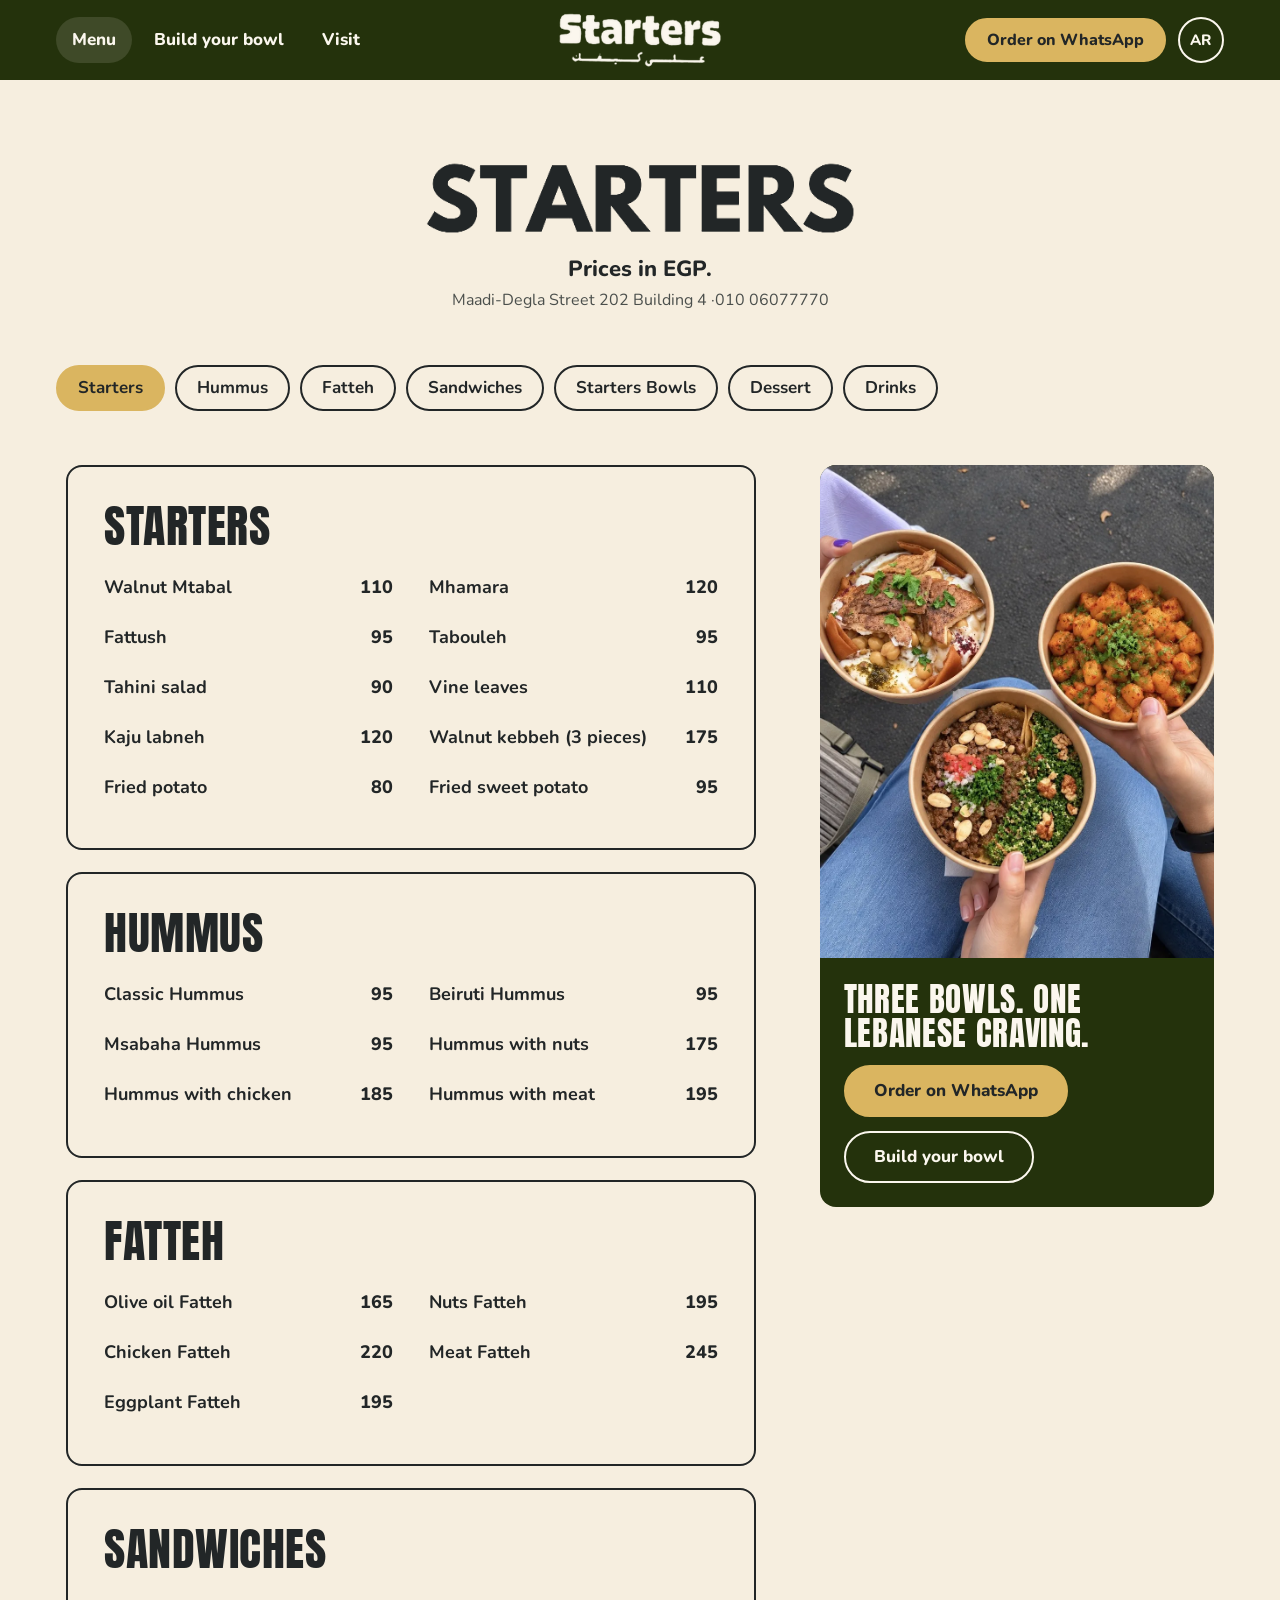
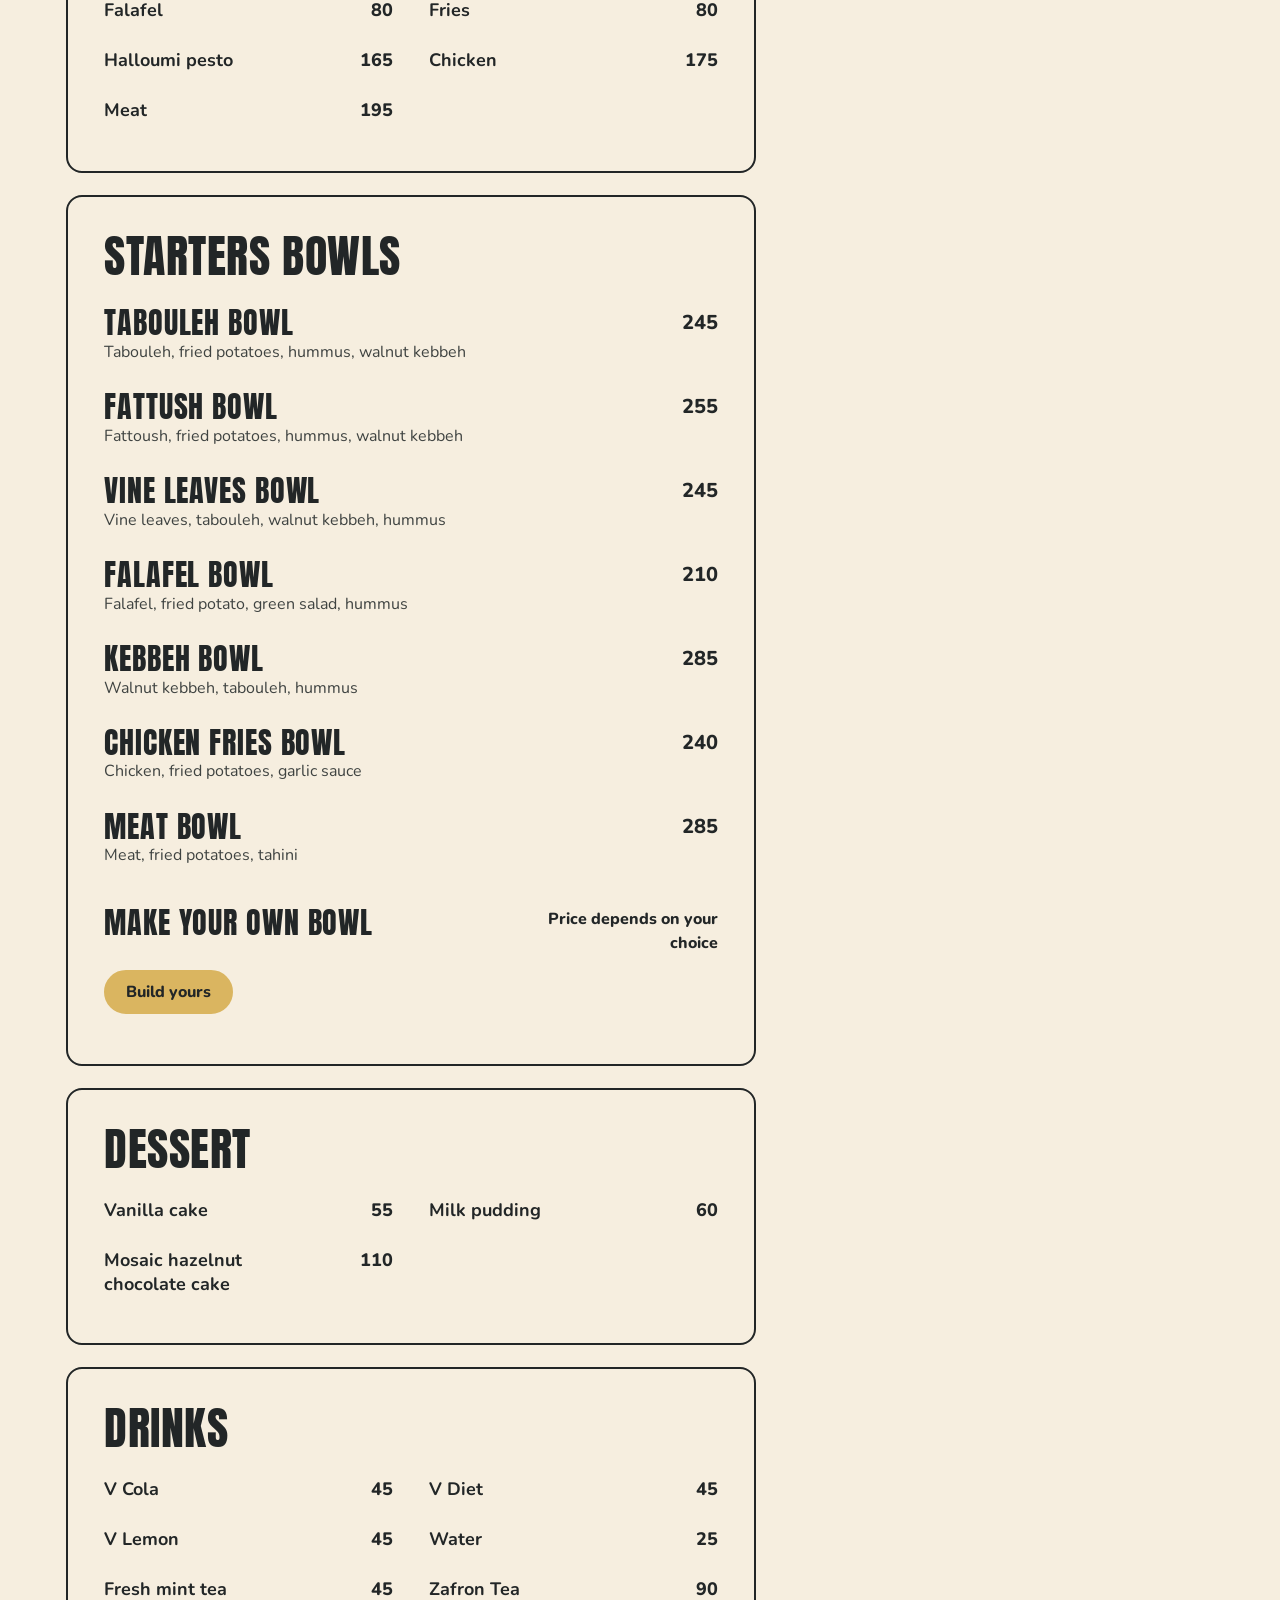
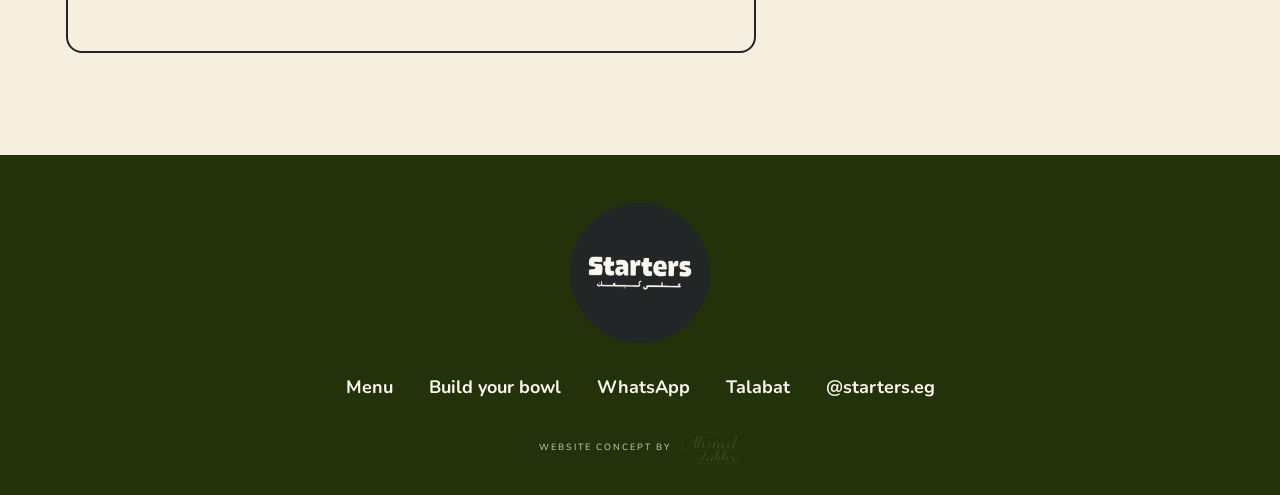
==== commit 53eab025: "Refine colours, forms and layout" ====
--- a/menu.html
+++ b/menu.html
@@ -30,10 +30,10 @@
 function hero(){var im=[].slice.call(document.querySelectorAll('img[data-first]'));if(!im.length){ho=true;chk();return}var n=im.length;im.forEach(function(i){var ok=function(){n--;bar(.5+.4*(1-n/im.length));if(n<=0){ho=true;chk()}};if(i.decode){i.decode().then(ok,ok)}else if(i.complete){ok()}else{i.onload=i.onerror=ok}})}
 if(document.readyState==='loading')document.addEventListener('DOMContentLoaded',hero);else hero();
 setTimeout(end,veil?2500:3000)})();</script>
-<link rel="stylesheet" href="fonts.css?v=1">
-<link rel="stylesheet" href="style.css?v=1">
+<link rel="stylesheet" href="fonts.css?v=8">
+<link rel="stylesheet" href="style.css?v=8">
 <noscript><style>.bar{visibility:visible;transform:none}.menu-btn{display:none}</style></noscript>
-<script src="site.js?v=1" defer></script>
+<script src="site.js?v=8" defer></script>
 <script type="application/ld+json">{"@context": "https://schema.org", "@type": "Restaurant", "name": "Starters", "description": "Curated Lebanese bowls from a small white kiosk with outdoor tables in Degla, Maadi, Cairo.", "url": "https://ahmedfakhr1.github.io/starters-preview/", "image": "https://ahmedfakhr1.github.io/starters-preview/img/og.jpg", "logo": "https://ahmedfakhr1.github.io/starters-preview/img/roundel.png", "servesCuisine": "Lebanese", "telephone": "+201006077770", "hasMenu": "https://ahmedfakhr1.github.io/starters-preview/menu.html", "address": {"@type": "PostalAddress", "streetAddress": "Street 202, Building 4, Degla", "addressLocality": "Maadi", "addressRegion": "Cairo", "addressCountry": "EG"}, "geo": {"@type": "GeoCoordinates", "latitude": 29.9534082, "longitude": 31.2721791}, "hasMap": "https://www.google.com/maps/place/Starters+Restaurant/@29.9534082,31.2721791,17z", "sameAs": ["https://www.instagram.com/starters.eg/"], "openingHoursSpecification": [{"@type": "OpeningHoursSpecification", "dayOfWeek": ["Sunday", "Monday", "Tuesday", "Wednesday"], "opens": "12:30", "closes": "23:00"}, {"@type": "OpeningHoursSpecification", "dayOfWeek": "Thursday", "opens": "15:00", "closes": "23:00"}, {"@type": "OpeningHoursSpecification", "dayOfWeek": "Saturday", "opens": "14:00", "closes": "22:00"}]}</script>
 </head>
 <body class="menu-page">
@@ -41,7 +41,7 @@
 <a class="skip" href="#main">Skip to content</a>
 <header class="site-head" id="top">
 <div class="head-in">
-<button class="icon-btn menu-btn" type="button" aria-label="Open menu" aria-expanded="false" aria-controls="drawer"><svg class="i-open" viewBox="0 0 26 26" aria-hidden="true" focusable="false"><path d="M4 8h18M4 13h18M4 18h18" fill="none" stroke="currentColor" stroke-width="2.6" stroke-linecap="round"/></svg><svg class="i-close" viewBox="0 0 26 26" aria-hidden="true" focusable="false" style="display:none"><path d="M6 6l14 14M20 6L6 20" fill="none" stroke="currentColor" stroke-width="2.6" stroke-linecap="round"/></svg></button>
+<button class="icon-btn menu-btn" type="button" aria-label="Open menu" aria-expanded="false" aria-controls="drawer"><svg class="i-open" viewBox="0 0 24 24" aria-hidden="true" focusable="false"><g fill="none" stroke="currentColor" stroke-width="2.2" stroke-linecap="round" stroke-linejoin="round"><path d="M4 6h16"/><path d="M4 12h16"/><path d="M4 18h16"/></g></svg><svg class="i-close" viewBox="0 0 24 24" aria-hidden="true" focusable="false" style="display:none"><g fill="none" stroke="currentColor" stroke-width="2.2" stroke-linecap="round" stroke-linejoin="round"><path d="M18 6L6 18"/><path d="M6 6l12 12"/></g></svg></button>
 <nav class="nav-l" aria-label="Main"><a href="menu.html" aria-current="page">Menu</a><a href="index.html#build">Build your bowl</a><a href="index.html#visit">Visit</a></nav>
 <a class="brand" href="index.html" aria-label="Starters, home"><img src="img/lockup-light.png" width="520" height="200" alt="Starters" data-first></a>
 <div class="head-r"><a class="btn btn-sm" href="https://wa.me/201006077770?text=Hi%20Starters%2C" target="_blank" rel="noopener">Order on WhatsApp</a><button class="icon-btn ar-btn" type="button" aria-label="Switch to Arabic">AR</button></div>
@@ -82,6 +82,7 @@
 <p class="credit"><a class="sig" href="https://ahmedfakhr1.github.io/" rel="noopener" title="Website concept by Ahmed Fakhreldin"><span class="sig-by">Website concept by</span><span class="sr">Ahmed Fakhreldin</span><svg viewBox="-16 -123 301 172" aria-hidden="true" focusable="false"><defs><mask id="sig-pen" maskUnits="userSpaceOnUse" x="-80" y="-180" width="760" height="300"><g class="pen"><path pathLength="1" style="animation-delay:0.10s;animation-duration:0.32s" d="M8.2 -39l2 1.2 1.2 0.4 1.4 0.1 1.6-0.3 1.7-0.7 2-1.2 5.2-4.7 7-8 8.4-10.2 8.6-11 16.8-22.7 1.8-2 0.9-0.2 -0.1 1.7 -1.2 6.4 -3.2 14.3 -2.4 10.5 -5.3 21.1 -0.4 2.1 -0.1 2.6 0.6 1.9 1.5 1 1.1 0.1 2.6-0.4 1.5-0.8 3.2-2.7 4.9-5.5"/><path pathLength="1" style="animation-delay:0.50s;animation-duration:0.05s" d="M35.4 -60.5l6.3-1.4 7.3-1 7-0.4 6.6 0.3"/><path pathLength="1" style="animation-delay:0.64s;animation-duration:0.51s" d="M70.1 -51.5l11.6-15.7 6.3-9.3 3.1-5.2 2.8-6.3 1.6-5.6 0-2.1 -0.4-1.7 -0.8-1.3 -1.4-0.5 -1.9 0.2 -2.2 1.1 -2 1.6 -1.7 2 -1.4 2.5 -1.4 3.4 -3.2 9.4 -3.6 12.8 -3.9 16.2 -1.6 7.5 -0.3 2.9 5.3-10.1 4.2-5.8 2.6-3.1 2.5-2.3 2.4-1.4 2.3-0.9 2.3-0.4 2.3 0 1.8 0.4 1.3 0.9 0.9 1.3 0.4 1.7 -0.1 2.1 -0.5 2.6 -3.4 9.2 -0.6 2.6 0 2.1 0.4 1.7 0.8 1.3 1.1 0.9 1.1 0.4 1.2 0 1.6-0.4 4.3-2 3.2-2.3 3.7-4.3 10.3-13.2 2.5-2.3 2.5-1.4 2-0.6 1.5 0.3 1.1 1 0.6 1.2 0.1 1.1 -0.3 1.6 -3.8 11.2 -4.2 10.1"/><path pathLength="1" style="animation-delay:1.22s;animation-duration:0.12s" d="M127 -45.5l4.4-6.9 2.3-3.1 2.6-3.1 2.5-2.3 2.4-1.4 2.4-0.9 2.3-0.4 2.2 0 1.8 0.4 1.4 0.9 0.8 1.1 0.5 1.2 0 1.1 -3 9.6 -5.3 12.9"/><path pathLength="1" style="animation-delay:1.42s;animation-duration:0.17s" d="M148.2 -45.5l4.4-6.9 4.9-6.2 2.5-2.3 2.4-1.4 2.4-0.9 2.3-0.4 2.2 0 1.8 0.4 1.4 0.9 0.8 1.3 0.4 1.7 0 2.1 -0.6 2.6 -3.4 9.2 -0.5 2.6 -0.1 2.1 0.4 1.7 0.9 1.3 1 0.9 1.1 0.4 1.2 0 1.6-0.4 4.3-2 1.8-1.2 1.4-1.1 1.6-1.7 6.9-8.7"/><path pathLength="1" style="animation-delay:1.67s;animation-duration:0.18s" d="M193.4 -42.4l6.3-3.2 1.5-1.2 2.6-3 2.4-4.4 0.7-2.2 0.2-2.3 -0.3-1.8 -0.7-1.4 -1-1 -1.1-0.6 -2.6 0.1 -4.2 1.9 -2 1.6 -1.6 1.9 -1.2 2.5 -0.9 2.8 -0.5 6.4 0.5 2.7 0.9 2.3 1.4 1.8 1.8 1.4 2.2 1 2.2 0.6 2.3 0.1 2.3-0.2 4.6-1.8 3.5-2.3 1.4-1.4 7.5-9.4"/><path pathLength="1" style="animation-delay:1.93s;animation-duration:0.43s" d="M249.1 -54.5l-1.7-4.2 -1.3-1.8 -1.9-1.4 -2.2-1 -2.2-0.6 -4.5 0.1 -4.7 1.8 -3.5 2.3 -2.6 3 -2.4 4.4 -0.7 2.3 -0.2 2.3 0.2 2.2 0.6 2.3 1.1 2.1 1.5 1.7 2 1.3 2.2 0.9 2.2 0.4 2.3 0 2.3-0.4 2.4-0.9 2.3-1.3 1.8-1.7 1.5-2.1 3.3-6.8 20.5-46.9 -13.8 32.1 -1.4 4 -1.7 5.3 -2.2 9.4 -0.3 3.4 0.1 2.5 0.7 1.7 2.1 1.6 2.6-0.1 4.2-1.8 3.5-2.3 1.4-1.4 7.5-9.4"/><path pathLength="1" style="animation-delay:2.43s;animation-duration:0.74s" d="M193.3 -110.5l-6.7-2.7 -5.3-1.3 -7.1-1.1 -8.9-0.8 -11.2-0.6 -13.4-0.3 -14.7 0.2 -15.2 0.6 -15.7 1.1 -15.1 1.8 -14.3 2.4 -13.4 3 -11.9 3.4 -10.6 4 -9.5 4.7 -8.4 5.5 -7.4 6.4 -6 6.9 -4.7 7.5 -3.3 7.4 -2 6.2 -0.5 4.9 0.6 4.6 1.5 4.7 2.5 4.7 3.6 4 4.7 3 5.9 2.3 7.5 1.7 9.1 1.1 21.4 1.4 22.1 0.5 8.8 0 18.6-0.6 4.3 0.1 11.3 2 3.1 0.3 2.8-0.1 2.5-0.5 4.5-2"/><path pathLength="1" style="animation-delay:3.25s;animation-duration:0.19s" d="M109.7 -21.5l-7.4 18.7 -5 11.6 -2.4 4.9 -4.6 7.4 -2.2 2.7 -2.2 2 -2 1.5 -4.1 2.1 -2 0.5 -1.9 0.1 -2-0.2 -1.8-0.6 -1.8-1 -1.5-1.3 -1-1.7 -0.9-3.9 0-1.9 0.4-1.7 0.8-1.3 1-1 1.4-0.6 1.8-0.3 3.8 0.6 3.9 2"/><path pathLength="1" style="animation-delay:3.52s;animation-duration:0.04s" d="M89.3 1.7l23.2 0"/><path pathLength="1" style="animation-delay:3.64s;animation-duration:1.68s" d="M139.5 14.5l-1.4-3.5 -1.2-1.5 -1.6-1.2 -1.8-0.9 -1.9-0.5 -1.9-0.1 -4 0.9 -3.6 1.9 -2.4 2 -1.1 1.5 -2.1 3.7 -0.5 1.9 -0.2 2 0.7 3.8 0.9 1.8 1.3 1.5 1.7 1.1 3.8 1.1 1.9 0 4-1.1 1.9-1.1 1.6-1.5 1.2-1.8 5.8-12.4 1.1-1.8 -2.7 10.6 -0.4 3.1 0 2.5 0.4 1.6 0.9 1.1 0.9 0.6 0.9 0.2 2.6-0.6 3.7-1.8 2.6-2 1.5-1.7 11.1-14.5 8.7-12.5 2.9-4.7 3.4-7.8 0.6-2.3 0.2-2 -0.2-1.5 -0.6-1.2 -1-0.8 -1.5 0 -1.9 0.8 -1.8 1.2 -1.4 1.5 -1.3 2 -2.5 6 -2.8 9 -3.1 11.8 -3.3 14.2 -0.6 3.8 0.5-0.3 1.2-2.8 2.4-4.4 5.4-7.5 2.2-2.2 2.1-1.4 2-0.9 2-0.5 1.9-0.1 1.7 0.3 1.2 0.6 0.9 0.9 0.5 1.4 0 1.6 -0.4 1.9 -1.1 1.4 -1.8 1.1 -2.2 0.7 -2.6 0.4 -2.7 0.1 -1.1 0.3 2.3 2 1.3 1.9 2.3 6.7 0.9 1.1 0.9 0.6 1 0.2 1.1-0.1 1.5-0.5 3.6-1.8 1.5-1 2.6-2.7 8.6-11.1 5.5-7.5 7.5-11 3.6-7.3 1.6-4.9 0.2-2 -0.2-1.5 -0.6-1.2 -1.1-0.8 -1.4 0 -1.9 0.8 -1.8 1.2 -1.5 1.5 -1.2 2 -1.2 2.7 -2.7 7.4 -3 10.4 -3.2 13.3 -2.3 11 0.6-0.3 2.4-5.2 2.6-4.2 4-5.3 2.1-2.2 2.1-1.4 2-0.9 2-0.5 2-0.1 1.6 0.3 1.3 0.6 0.9 0.9 0.4 1.4 0.1 1.6 -0.3 2.1 -0.7 2.4 -2.2 5.4 -0.7 4.3 0.2 1.5 0.6 1.2 0.8 0.9 1 0.5 2.2-0.1 1.6-0.6 3.6-1.9 2.5-2.2 8.2-10.4 6.4-9 0.5 0 -0.1 1.4 0.6 1.5 1.8 0.7 2.6 0.1 2.2 0.4 1.4 0.7 0.7 1.1 0.3 1.5 0 1.8 -1.3 4.7 -2 4.9 -0.4 2.4 1.1 2 0.9 0.7 1 0.4 1 0 3.1-1.1 3.5-2 1.1-0.9 3.2-3.6 7.8-10.4 3.6-3.6 1.8-1.2 1.7-0.5 1.7 0 1.3 0.6 0.8 1.3 0.4 1.8 -0.2 2.4 -0.9 2.8 -1.6 3.5 -2.6 4.3 -3.6 4.8 -4.6 4 -5.8 2.9 -7.4 2.1 -9.5 1.7 -11.8 1.3 -12 1 -22.3 1.3 -15 0.3 -19.5 0 -41.7-0.7 -17.8-0.7 -16-0.9 -14.4-1.1 -12.7-1.3 -11.4-1.6 -10.4-1.7 -9.1-1.9 -8.1-2.1 -14.5-4.8"/></g></mask><g id="sig-ink"><path d="M7.8 -38.4l0 0.5 0.6 0.6 1.4-2.2 -0.7-0.3 -0.5 0.2zM8.2 -37.5l1 0.5 1.5 0.3 0.5-1.7 -1.6-1.2zM10.2 -36.7l3.2-0.1 -0.2-1.2 -1.3-0.1 -1-0.5zM12.8 -36.7l1.7-0.3 1.9-0.8 -0.6-1 -1.6 0.6 -1.4 0.2zM15.8 -37.5l2.6-1.5 1.6-1.2 -0.8-0.9 -2.1 1.5 -1.8 1zM19.2 -39.5l2.5-2.3 3.1-3.2 -0.9-0.8 -5.5 5.3zM23.7 -43.8l7.1-8.1 -0.9-0.7 -7.1 8zM29.5 -50.4l8.2-9.9 -0.9-0.7 -8.2 9.9zM36.3 -58.5l8.6-10.8 -1-0.8 -8.6 10.8zM43.4 -67.5l8.5-11 -1-0.7 -8.4 11zM50.5 -76.7l7.5-10.3 -1-0.7 -7.4 10.2zM56.9 -85.3l6.1-8.4 -1-0.7 -6.1 8.4zM62.1 -92.5l4.3-5.5 -0.9-0.7 -4.4 5.5zM65.9 -97.3l1.7-2.3 -0.6-0.6 -2 2.1zM66.1 -100.2l-0.9 0.2 -0.8 1.5 5.2 0.9 -0.3-1.8 -0.8-0.4zM64.6 -99l-0.7 1.9 -0.5 2.7 5.7 1.2 0.5-2.9 0-2.1zM63.5 -95.4l-1.5 7.5 5.7 1.3 1.6-7.7zM62.3 -89.4l-2.1 9.5 5.7 1.3 2.1-9.5zM60.6 -81.6l-2.3 10.3 5.6 1.3 2.4-10.3zM58.7 -73l-2.5 10.4 5.6 1.4 2.5-10.5zM56.6 -64.3l-2.4 9.9 5.6 1.4 2.4-10zM54.6 -55.9l-2 8 5.5 1.4 2.1-8.1zM52.9 -49.1l-1.4 5.7 5.7 1.1 1.2-5.4zM51.6 -44.1l-0.5 3.7 5.9 0 0.3-2.5zM51.1 -41l0.1 1.7 0.6 1.6 5.1-1.7 0.1-1.3zM51.5 -38.2l1 1.4 1.6 0.8 2.9-3.5zM53.5 -36.2l1.1 0.3 1.8 0 0.3-1.5 -0.5-0.7 0.1-0.7zM56 -35.9l2.6-0.2 -0.2-1.2 -1.1 0.1 -0.8-0.4zM58.1 -36l1.5-0.3 1.5-0.7 -0.5-1 -1.4 0.6 -1.2 0.2zM60.6 -36.7l3.3-2.3 -0.8-0.9 -3 2.1zM63.3 -38.5l3.5-3.3 -0.9-0.9 -3.3 3.3zM66.2 -41.2l3-3.6 -0.8-0.7 -3.1 3.5zM68.8 -44.4l1-1.4 -0.7-0.4 -1.1 1.1z"/><path d="M35.4 -60.1l3.1-0.5 -0.3-1.2 -2.9 0.9zM37.6 -60.4l6.6-1.3 -0.2-1.2 -6.6 1.3zM43 -61.5l7.3-1 -0.1-1.2 -7.4 1zM49 -62.3l7-0.4 0-1.3 -7.1 0.5zM55 -62.7l5.7 0.2 0.1-1.2 -5.9-0.2zM60 -62.5l1.8 0.1 0.8-0.2 -0.1-0.9 -2.5-0.3z"/><path d="M70.4 -51.3l2.4-2.9 -0.9-0.6 -2.1 3.1zM72.1 -53.3l5.3-6.9 -1-0.8 -5.2 7zM76.4 -58.8l7.1-10 -1-0.7 -7.1 9.9zM82.2 -66.9l6.3-9.2 -1-0.7 -6.3 9.2zM87.7 -75l3.4-5.5 -1-0.6 -3.4 5.5zM90.7 -79.7l2.9-5.9 -1.2-0.4 -2.8 5.7zM93.1 -84.4l2.4-6.4 -1.1-0.4 -2.4 6.2zM95.2 -89.9l0.7-2.7 0.3-2.4 -1.2 0 -0.2 2.1 -0.7 2.7zM96.2 -94.3l-0.1-2.1 -0.7-1.8 -1 0.6 0.5 1.4 0 1.8zM95.7 -97.6l-1-1.5 -1.7-0.8 -0.1 1.3 1 0.4 0.7 1zM93.6 -99.8l-2-0.2 -2.6 0.6 1.1 2.2 1.8-1.1 1.3-0.2zM89.9 -99.6l-2.7 1 -2.6 1.6 3.1 2.6 1.2-1.8 1.8-1.5zM85.4 -97.6l-2.2 2 -1.8 2.7 4.6 2.3 2.1-4.4zM82 -93.9l-1.7 3.3 -1.7 4.1 5.2 1.8 2.6-6.9zM79.2 -88l-3.4 10.1 5.4 1.6 3.1-9.8zM76.4 -79.8l-3.7 12.9 5.6 1.4 3.4-12.7zM73.4 -69.3l-3.9 15.7 5.6 1.3 3.8-15.5zM70.1 -56.4l-1.2 5.8 -1.8 9.9 4.6 1.1 4.1-15.5zM67.4 -42.6l-0.6 4.7 0.1 0.8 0.5 0.5 2.3 0.5 0.6-0.3 0.9-1.8 1-3.3zM68.9 -36.2l1.4-2.9 -0.9-0.5 -1.2 3.1zM69.9 -38.3l2.8-6.1 -1-0.5 -2.7 6.2zM72.2 -43.4l2.8-5.2 -1-0.6 -2.8 5.4zM74.6 -47.8l3.5-5.2 -1-0.7 -3.5 5.3zM77.4 -52l4.8-6.2 -0.9-0.8 -4.9 6.3zM81.4 -57.3l2.4-2.5 2.4-1.6 -0.6-1.1 -2.6 1.8 -2.6 2.6zM85.4 -61l2.3-1.1 2.2-0.7 -0.2-1.2 -2.5 0.8 -2.5 1.2zM89.2 -62.6l2.2-0.4 2.1 0.1 0.1-1.4 -2.3 0.1 -2.4 0.4zM92.8 -63l1.8 0.6 0.8 1 1.8-2.5 -1.4-0.3 -2.9-0.1zM95.2 -61.8l0.2 0.8 -0.2 1.2 5.2-1.5 -1.7-1.9 -2.2-0.9zM95.2 -60l-0.2 2.4 5.8 0.8 0.1-2.8 -1-2.4zM95 -58.2l-0.9 4.6 5.2 1.8 1.1-3.1 0.5-2.9zM94.4 -54.6l-2.4 6.4 5.2 1.8 2.5-6.4zM92.4 -49.3l-1.2 3.2 -0.7 2.9 5.9 0.8 0.3-2.2 0.8-2.8zM90.7 -44.1l-0.3 2.8 0.6 2.6 5.2-1.5 0.2-2.9zM90.6 -39.6l1.3 2.3 1.9 1.3 2.3-2.7 -0.1-0.7 0.2-1.2zM93.2 -36.3l1.8 0.6 1.6 0.1 0.3-1.6 -0.5-0.8 -0.4-1.1zM96.1 -35.6l3-0.5 -0.3-1.1 -1.3 0.2 -0.8-0.4zM98.6 -35.9l4.1-1.6 -0.5-1.1 -3.9 1.5zM101.9 -37.1l4.1-2.4 -0.7-1 -3.9 2.3zM105.5 -39.1l3-2.6 -0.9-0.9 -2.8 2.5zM108 -41.2l4.1-4.8 -1-0.8 -4 4.8zM111.2 -45l5.2-6.7 -0.9-0.7 -5.2 6.7zM115.6 -50.6l5.2-6.7 -1-0.8 -5.2 6.8zM119.9 -56.2l2.5-2.8 2.4-2 -0.7-1 -2.5 2.1 -2.6 2.9zM124 -60.4l2.3-1.4 1.9-0.3 -0.2-1.5 -2.2 0.7 -2.5 1.5zM127.6 -62.2l0.6 0.1 0.7 0.4 0 1 2.9-2.5 -1.5-0.6 -0.8-0.1 -2.2 0.5zM129 -61.1l-0.4 1.7 5.5-1.2 -1.1-1.8 -1.9-1.1zM128.7 -59.6l-0.3 1.2 5.5 1.4 0.5-2.2 -0.6-2.1zM128.5 -59l-1.7 5.8 5.2 1.8 2.1-6.4zM127.2 -54.5l-2.7 8.4 4.6 1.8 3.4-8.5zM124.9 -47.4l-2.5 7.2 3.9 1.7 3.4-7.1zM122.8 -41.2l-0.8 2.6 -0.2 1.5 2.7 1.2 1-1.1 1.3-2.5zM121.7 -37.5l0.4 0.7 2 0.9 0.7-0.2z"/><path d="M127.4 -45.3l1.3-1.8 -1-0.7 -1 2.2zM128.4 -46.6l2.8-4.5 -1-0.7 -2.8 4.6zM130.6 -50.2l4.5-6 -1-0.8 -4.5 6.1zM134.2 -55.1l2.5-3.1 2.5-2.2 -0.8-1 -2.5 2.4 -2.7 3.1zM138.4 -59.8l2.3-1.6 2.3-1 -0.4-1.1 -2.5 1 -2.5 1.8zM142.2 -62.1l2.3-0.7 2.2-0.2 -0.1-1.3 -2.4 0.3 -2.4 0.8zM145.9 -63l2.1 0.1 1.5 0.8 0.8-2.1 -4.5 0zM149.1 -62.4l0.8 1 0.2 1.1 3.6-2.5 -1.9-1.1 -2.2-0.4zM150 -60.6l-0.2 1.2 5.7-0.5 -0.8-2 -1.6-1.3zM149.8 -59.4l-0.4 1.7 5.5 1.6 0.6-2.4 -0.2-2.1zM149.6 -58.4l-2.1 6.7 5.2 1.9 2.4-7.2zM148 -53.2l-3 8.3 5 2 3.2-8.5zM145.5 -46.2l-2.5 6.7 4.5 2 1-1.8 2.1-4.9zM143.2 -40.4l-0.5 2.3 0.1 0.9 2.5 1.3 0.6 0.1 0.4-0.2 1.7-2.3z"/><path d="M148.6 -45.3l1.3-1.9 -0.9-0.5 -1.1 2.1zM149.6 -46.6l2.9-4.5 -1-0.7 -2.9 4.6zM151.9 -50.2l4.4-6 -1-0.8 -4.5 6.1zM155.4 -55.1l2.6-3.1 2.4-2.2 -0.8-1 -2.5 2.4 -2.7 3.1zM159.6 -59.8l2.3-1.6 2.3-1 -0.4-1.1 -2.5 1 -2.5 1.8zM163.4 -62.1l2.3-0.7 2.2-0.2 -0.1-1.3 -2.4 0.3 -2.4 0.8zM167.2 -63l2 0.1 1.5 0.8 0.9-2.1 -4.6 0zM170.3 -62.4l0.8 1 0 1.1 4-2.4 -2.1-1.2 -2.2-0.4zM171.1 -60.6l-0.3 2 5.9-0.1 -0.6-2.6 -0.4-0.7 -1.2-1.2zM170.8 -59.1l-0.4 3.7 5.4 1.5 0.8-2.9 0-2.8zM170.5 -56.2l-0.6 2.6 -1.2 3.1 5 2.1 2.5-6.5zM169.2 -51.6l-2.5 6.5 5.6 1.3 0.7-2.6 1.2-3.1zM167 -46.1l-0.7 2.9 -0.1 2.8 5.8-0.5 0.5-3.7zM166.1 -41.3l0.6 2.6 1.6 2 3.5-2.7 0.2-2zM167.7 -37.3l1.3 1 2.3 0.7 1-2.1 -0.4-1 -0.1-1zM170.8 -35.7l1.6 0.1 1.4-0.2 -0.2-1.2 -0.9-0.2 -0.6-0.8zM173.3 -35.7l3.6-1.1 -0.5-1.1 -1.8 0.7 -1.4 0.2zM176.2 -36.5l4.4-2.2 -0.6-1 -4.3 2.1zM179.9 -38.3l3.4-2.4 -0.9-0.8 -3.1 2.1zM182.8 -40.3l3.4-3.7 -0.9-0.8 -3.3 3.6zM185.5 -43.2l4.6-5.9 -0.9-0.6 -4.6 5.7zM189.4 -48.2l2.2-3.1 -0.6-0.4 -0.2 0.1 -2.3 2.7z"/><path d="M193.6 -42.1l2.1-0.8 -0.5-1 -2 1.1zM195.1 -42.7l4.3-2.1 -0.6-1 -4.2 2.2zM198.7 -44.4l3.3-2.3 -0.8-0.9 -3.1 2.2zM201.6 -46.3l2.7-3.1 -1-0.7 -2.5 2.9zM203.8 -48.8l2.7-4.4 -1.1-0.5 -2.5 4.2zM206.1 -52.4l1-2.3 0.5-2.4 -1.2-0.2 -0.5 2.2 -0.9 2.2zM207.5 -56.3l0.2-2.4 -0.3-2 -1.1 0.4 0.2 1.6 -0.2 2.1zM207.6 -60l-0.6-1.8 -1.2-1.3 -0.8 0.9 0.9 1 0.5 1.4zM206.2 -62.7l-1.1-1 -1.3-0.5 -0.3 1.2 0.9 0.4 1 0.7zM204.2 -64.1l-1.3-0.2 -1.7 0.1 0.5 1.7 1.2-0.5 0.9 0.1zM201.8 -64.3l-4.4 1.2 1.2 2.3 3.6-1.9zM198.3 -63.4l-2.7 1.1 -2.5 1.6 3.1 2.7 1.2-1.8 1.9-1.4zM193.9 -61.3l-2.2 2.1 -1.8 2.7 5 1.9 0.7-2.1 0.9-1.9zM190.4 -57.5l-1.4 3.1 -0.8 3.5 5.9 0.7 1-5.1zM188.4 -52.1l-0.4 3.7 0.2 3.4 5.8-0.7 0.2-5.5zM188.1 -46.1l0.7 3.2 1.4 2.7 4.3-2.3 -0.5-4zM189.7 -41l1.9 2.3 2.5 1.5 1.7-2.6 -0.7-1 -0.7-2.3zM193.2 -37.7l2.6 1.1 2.5 0.6 0.5-1.7 -1.9-1.1 -1.5-1.5zM197.5 -36.2l2.4 0.4 2.4 0.1 -0.1-1.3 -2.1-0.2 -2-0.8zM201.5 -35.7l2.4-0.2 2.4-0.6 -0.4-1.1 -2.2 0.5 -2.2 0.1zM205.5 -36.2l2.4-0.9 2.3-1.2 -0.6-1.1 -2.2 1.2 -2.2 0.8zM209.5 -37.9l3.6-2.4 -0.8-0.9 -3.3 2.2zM212.6 -39.9l3.2-3.3 -0.9-0.8 -3 3.2zM215.2 -42.4l4.5-5.8 -0.9-0.7 -4.5 5.7zM219 -47.2l2.8-3.9 -0.7-0.5 -3 3.7zM221.6 -50.8l0.3-0.5 -0.6-0.4 -0.4 0.3z"/><path d="M249.5 -54.7l-0.6-2 -1.1 0.4 1 1.9zM249.1 -56.2l-1.1-2.8 -1-1.3 -0.9 0.7 0.8 1.2 1.2 2.6zM247.5 -59.7l-1.6-1.8 -2.1-1.4 -0.6 1.1 1.9 1.2 1.4 1.6zM244.5 -62.5l-2.3-1 -2.3-0.6 -0.2 1.2 2.1 0.5 2.1 1zM240.7 -64l-2.4-0.3 -2.4 0.1 0.2 1.4 2.2-0.2 2.1 0.2zM236.7 -64.3l-2.4 0.3 -2.6 0.7 0.9 2 2.1-1.1 2.2-0.5zM232.6 -63.6l-4.8 2 1.6 2.4 3.9-2.5zM228.5 -62l-3.7 2.2 2.8 2.6 0.9-1.2 1.4-1.2zM225.4 -60.2l-1.7 1.4 -1.6 1.9 3.9 2.5 1.9-3.2zM222.6 -57.6l-1.6 2.2 -1.4 2.5 5 2 1.8-4.1zM220 -53.7l-1.2 2.6 -0.5 2.8 5.9 0.4 0.6-3.7zM218.4 -49.2l-0.1 2.8 0.5 2.8 5.5-1.4 -0.1-3.5zM218.5 -44.6l1 2.7 1.7 2.5 3.8-2.6 -0.7-3.6zM220.6 -40.2l2.1 2 2.5 1.3 1.4-2.3 -1.2-1.6 -0.6-1.7zM224.4 -37.2l2.5 0.8 2.5 0.5 0.3-1.5 -1.9-1 -1.7-1.4zM228.6 -36l2.4 0.3 2.4-0.1 -0.1-1.2 -2.2-0.1 -2-0.6zM232.6 -35.7l2.4-0.3 2.4-0.8 -0.4-1.1 -2.3 0.7 -2.2 0.2zM236.6 -36.5l2.5-1 2.2-1.5 -0.8-1 -2 1.4 -2.3 1zM240.6 -38.5l2-1.8 1.6-2.2 -1.1-0.6 -1.4 2 -1.8 1.6zM243.7 -41.7l2.3-4.6 5.1-11.4 -1.1-0.5 -5.1 11.4 -2.3 4.4zM249.1 -53.2l14.7-33.8 -1-0.4 -14.8 33.7zM261.6 -81.9l7.3-17.1 0.3-0.8 -0.7-0.4 -7.9 17.9zM267.8 -100.4l-0.8 0.1 -1.5 2 4.5 1.9 0.4-2.5 -0.5-0.7zM265.9 -99l-2.8 5.8 4.9 2.1 1.4-3.4 0.8-2.7zM263.6 -94.4l-3.5 8.1 4.9 2.1 3.5-8.1zM260.8 -87.8l-3.7 8.5 4.9 2.1 3.7-8.5zM257.7 -80.6l-3.2 7.5 4.9 2.1 3.2-7.5zM255 -74.2l-2.6 5.9 4.8 2.2 2.7-6zM252.8 -69.2l-2.8 6.4 5.3 1.8 2.3-6zM250.6 -64.1l-3.3 10 5.5 1.5 2.9-9.7zM247.8 -55.9l-2.4 9.7 5.8 0.9 0.8-4 1.2-5zM245.7 -47.6l-0.6 4 0.1 3.4 5.7-0.6 0.5-5.7zM245 -41.3l0.4 2.1 0.4 0.9 1.2 1.6 0.7 0.4 2.9-2.8 0.3-2.4zM247 -36.7l1.3 0.7 2.3 0.4 0.6-1.8 -0.4-0.9 -0.2-1.1zM250.1 -35.6l3-0.3 -0.3-1.2 -1.1 0 -0.7-0.6zM252.6 -35.8l3.8-1.3 -0.5-1.1 -3.5 1.2zM255.7 -36.8l4.3-2.3 -0.6-1 -4.2 2.2zM259.4 -38.7l3.1-2.5 -0.8-0.8 -2.9 2.3zM262 -40.7l3.8-4.3 -1-0.7 -3.6 4.2zM265 -44l4.4-5.8 -0.8-0.6 -4.5 5.6zM268.9 -49l1.5-2.3 -0.6-0.4 -0.2 0.1 -1.6 1.9z"/><path d="M193.5 -110.8l-3.1-1.5 -0.4 1 3.2 1.1zM191.3 -111.9l-4.6-1.9 -3.4-0.9 -0.2 1.2 3.3 0.8 4.5 1.7zM185.1 -114.2l-5.9-1.3 -7.6-1 -0.2 1.2 7.6 1 5.8 1.2zM174.3 -116.2l-8.9-0.8 -11.2-0.6 -0.1 1.2 11.2 0.6 8.9 0.8zM158.1 -117.4l-12.7-0.4 -14.4 0 0 1.2 14.4 0 12.7 0.4zM135.8 -117.9l-14.8 0.3 -15.5 0.8 0.1 1.2 15.4-0.8 14.8-0.3zM110.7 -117.1l-15.7 1.1 -15.1 1.8 0.2 1.2 15-1.8 15.7-1.1zM84.8 -114.9l-14.6 2.2 -13.7 2.8 0.3 1.3 13.7-2.9 14.5-2.1zM60.9 -110.9l-12.9 3.1 -11.6 3.6 0.5 1.4 11.5-3.7 12.8-3.1zM40.2 -105.4l-10.7 3.9 -9.6 4.7 0.8 1.4 9.3-4.7 10.6-4zM23 -98.5l-8.9 5.3 -7.9 6 1.3 1.5 7.5-6.1 8.7-5.3zM8.7 -89.3l-7.1 6.6 -4 4.7 -1.8 2.5 1.9 1.2 1.6-2.4 3.8-4.6 2.1-2.3 4.7-4.2zM-2.4 -78l-3.4 5 -1.5 2.6 -3.4 7.6 2.3 0.9 3.2-7.4 2.9-5 1.6-2.4zM-9.7 -65.2l-2.5 6.7 -1.1 5.6 2.6 0.2 0.9-5.1 2.3-6.4zM-13.1 -54.6l-0.2 1.7 0.1 3.2 1 4.9 2.4-0.7 -0.8-4.4 0.1-4.3zM-12.7 -46.4l1.7 4.9 2.7 4.9 1.8-1.3 -2.3-4.6 -1.4-4.5zM-9.3 -38.2l1 1.6 2.5 2.8 2.9 2.3 1.7 1.1 0.8-1.5 -2.8-2.1 -1.2-1.2 -2.9-4.2zM-2.9 -31.5l5.3 2.8 6.6 2 0.3-1.3 -6.3-2.1 -4.8-2.8zM6.6 -27.3l7.6 1.6 9.2 1.1 0.1-1.2 -9.1-1.2 -7.4-1.7zM20.2 -24.9l20.8 1.5 0-1.2 -20.7-1.5zM37.2 -23.6l22.9 0.9 0-1.3 -22.8-0.8zM56.4 -22.8l19.3 0.1 0-1.2 -19.2-0.1zM72.9 -22.7l14.5-0.3 -0.1-1.2 -14.4 0.3zM85.3 -23l10.5-0.3 0-1.2 -10.6 0.3zM94.3 -23.3l4.3 0.2 4 0.6 0.3-1.4 -4.2-0.5 -4.5-0.1zM101.3 -22.8l7.4 1.6 0.2-1.4 -7.4-1.6zM107.5 -21.4l3.4 0.4 3.1 0.1 0-1.2 -2.9-0.2 -3.3-0.5zM113 -20.9l2.9-0.1 2.6-0.6 -0.4-1.1 -2.3 0.5 -2.7 0.1zM117.6 -21.4l1.6-0.4 2.6-1.2 -0.5-1 -3.9 1.5zM121.2 -22.8l1.8-1 -0.5-0.6 -1.7 0.7z"/><path d="M108.6 -21.9l-0.6 0.1 -0.4 0.5 -2.5 4.8 4.5 1.8 1.5-5.3 0-0.6 -0.4-0.5zM105.9 -18.1l-5.2 12.2 5 2.1 1.7-4.4 2.8-8.3zM101.5 -8l-5 12.1 4.9 2.2 5.1-12.3zM97.3 2.2l-4.6 10.3 4.4 2.3 5.1-10.5zM93.4 11l-4.2 7.8 3.7 2.6 2.5-3.7 2.5-4.4zM89.8 17.7l-3.7 5.5 2.5 2.7 2.6-2.5 2.5-3.2zM86.6 22.5l-3.6 3.7 1.6 2.3 2.4-1.4 2.5-2zM83.6 25.6l-3.5 2.6 0.7 1.9 2.3-0.8 2.3-1.2zM80.7 27.9l-1.8 0.9 -1.8 0.5 0.1 1.3 2.1-0.2 2.3-0.5zM77.7 29.2l-1.8 0.2 -1.8-0.2 -0.3 1.2 2 0.2 2.1 0zM74.7 29.3l-1.8-0.5 -1.7-0.8 -0.6 1.1 1.9 0.9 2 0.5zM71.7 28.3l-1.5-1 -1.2-1.3 -1 0.7 1.4 1.5 1.8 1.2zM69.3 26.5l-0.9-1.6 -0.6-1.8 -1.2 0.3 0.6 2 1.2 1.8zM67.9 23.7l-0.4-1.8 0-1.8 -1.2-0.1 0 2 0.5 2.1zM67.5 20.7l0.1-1.8 0.5-1.4 -1.1-0.6 -0.6 1.7 -0.2 2.1zM67.9 17.9l0.7-1.2 0.9-0.8 -0.7-1 -1.2 1.1 -0.8 1.5zM69.1 16.1l1.1-0.6 1.5-0.3 -0.1-1.2 -1.8 0.4 -1.4 0.8zM71.2 15.3l1.7-0.1 1.7 0.4 0.4-1.6 -4 0.1zM74.1 15.4l3.3 1.5 1-1.9 -2-0.8 -2.1-0.3zM76.8 16.6l2.6 1.2 0.8-1.6 -2.4-1.5zM79.2 17.7l0.6-0.1 0.5-1 -0.3-0.6z"/><path d="M89.3 2.3l7.6 0 0-1.2 -7.6 0zM94.8 2.3l14.1 0 0-1.2 -14.1 0zM107.1 2.3l5.4 0 0-1.2 -5.4 0z"/><path d="M139.9 14.4l-0.5-1.8 -1 0.5 0.8 1.6zM139.6 13.1l-1-2.3 -0.8-1.2 -0.9 0.7 1.7 3.2zM138.2 10.1l-1.4-1.5 -1.8-1.2 -0.5 1.1 1.5 1 1.2 1.3zM135.6 7.7l-1.9-0.9 -2-0.5 -0.2 1.2 1.8 0.5 1.7 0.8zM132.4 6.5l-2-0.3 -2.1 0 0.2 1.4 1.8-0.2 1.8 0.2zM129 6.2l-2.2 0.2 -2.2 0.6 0.9 1.9 1.8-0.9 1.8-0.5zM125.4 6.7l-4.1 1.7 1.6 2.4 3.2-2.2zM121.9 8.1l-3.2 1.8 2.8 2.6 1.8-2.1zM119.2 9.5l-1.5 1.2 -1.4 1.6 3.9 2.6 1.5-2.7zM116.7 11.8l-1.4 1.8 -1.3 2.2 5.1 2 1.4-3.4zM114.4 15.1l-1 2.3 -0.5 2.4 5.9 0.4 0.4-3zM113 19l-0.2 2.5 0.5 2.4 5.6-1.3 -0.1-2.8zM113.1 23.1l0.9 2.3 1.5 2.2 3.8-2.5 -0.5-3zM114.9 27l2 1.7 2.2 1 1.4-2.3 -0.9-1.4 -0.4-1.4zM118.3 29.4l4.4 1.1 0.4-1.5 -1.7-0.8 -1.3-1.3zM122 30.4l4.2 0.2 -0.2-1.2 -1.8-0.1 -1.7-0.5zM125.5 30.6l2-0.2 2.1-0.7 -0.4-1.1 -1.9 0.6 -1.9 0.2zM128.9 30l2.1-0.9 1.9-1.3 -0.7-0.9 -1.7 1.1 -2 0.8zM132.3 28.3l1.7-1.6 1.4-1.9 -1.1-0.6 -1.2 1.7 -1.5 1.4zM135 25.5l3.2-6.4 -1.1-0.5 -3.1 6.2zM137.5 20.6l4.3-10 -1-0.4 -4.4 9.9zM141.2 12.1l2-5.1 -0.6-0.3 -0.2 0.2 -2.2 4.8zM141.8 6.5l-0.5 0.1 -0.3 0.3 -1.6 3.5 4.4 1.3 0.6-3.8 0-0.4 -0.4-0.3zM139.9 9.2l-3 8.6 5.3 1.2 1.9-8.5zM137.3 16.4l-1.1 4 -0.6 3.4 6 0.5 0.9-6.6zM135.8 22.7l-0.2 3.1 0.7 2.7 5-1.7 0.3-3.4zM136 27.6l0.8 1.6 0.7 0.7 1.7 0.7 1.9-2.4 -0.1-0.7 0.4-0.9zM138.7 30.5l1.6 0.3 1.3-0.1 0.2-1.4 -0.6-0.6 -0.2-0.9zM141.2 30.8l2.8-0.6 -0.4-1.2 -1.3 0.3 -0.8-0.2zM143.4 30.3l3.7-1.5 -0.5-1.1 -3.5 1.5zM146.5 29.1l3.3-2 -0.8-1 -3.1 1.9zM149.3 27.4l2.7-2.5 -1-0.8 -2.4 2.3zM151.4 25.5l3.8-4.6 -1-0.8 -3.6 4.6zM154.5 21.8l4.4-5.8 -1-0.7 -4.4 5.8zM158.2 17l4.6-6 -1-0.8 -4.6 6.1zM161.9 12.1l5.8-8 -1-0.7 -5.7 8zM166.6 5.6l5.8-8.4 -1-0.6 -5.8 8.3zM171.6 -1.6l3.3-5.2 -1.1-0.6 -3.2 5.1zM174.5 -6.1l2.5-4.7 -1.2-0.6 -2.3 4.7zM176.5 -10l2.3-5.5 -1.2-0.3 -2.2 5.3zM178.5 -14.6l0.7-2.5 0.4-2.1 -1.2-0.1 -1 4.3zM179.5 -18.5l0.1-2 -0.4-1.6 -1.1 0.5 0.3 1.2 -0.1 1.7zM179.4 -21.6l-0.7-1.4 -1.3-1 -0.4 1.2 0.7 0.5 0.5 1zM177.9 -23.7l-1.7-0.5 -2.1 0.3 0.9 1.9 1.3-0.7 1 0zM174.9 -24.1l-2.4 0.7 -2.3 1.1 2.6 2.7 1.1-1.5 1.5-1.2zM170.9 -22.7l-2.1 1.5 -1.7 2.2 4.5 2.3 1.5-3.4zM167.7 -19.8l-1.5 2.5 -1.5 3.3 5.1 1.9 2-5.3zM165.2 -15.2l-2.9 8.2 5.3 1.6 2.6-7.8zM162.8 -8.6l-3.1 10.5 5.5 1.5 2.9-10.3zM160.2 0l-3 12.9 5.2 1.2 3.3-12.7zM157.7 10.5l-2.8 14.2 4.4 1 3.7-13.9zM155.3 22.7l-0.8 4.9 0 1.7 0.4 0.4 2.3 0.6 0.5-0.3 0.3-0.6 1.8-5.6zM156.4 30.2l1.3-2.5 -1.1-0.5 -0.9 2.6zM157.3 28.4l2.4-5.1 -1.1-0.6 -2.3 5.3zM159.3 24.1l2.3-4.4 -1-0.7 -2.4 4.6zM161.2 20.3l3-4.4 -1-0.7 -3 4.5zM163.6 16.8l4.1-5.3 -0.9-0.8 -4.2 5.3zM167 12.3l2.1-2.1 1.9-1.4 -0.5-1.1 -2.2 1.5 -2.2 2.3zM170.4 9.2l1.9-1 1.9-0.6 -0.2-1.1 -2.1 0.6 -2.2 1.1zM173.6 7.8l1.9-0.3 1.7 0.1 0.2-1.5 -4.1 0.5zM176.7 7.5l1.4 0.5 0.6 0.9 1.9-2.5 -3.9-0.2zM178.6 8.6l0.1 0.7 -0.5 0.9 5.3-1.5 -1.6-1.7 -2-0.8zM178.4 10l-0.3 0.7 0.1 1.1 5.6 0.9 0.1-2.5 -0.9-2.2zM178.2 11.4l0.2 1.3 -0.1 0.9 2.4 2.6 1.5-1 0.7-0.7 0.5-0.8 0.5-1.9zM178.4 13.1l-0.6 1.4 -1.8 1.2 0.5 1.7 3.4-0.8 1.6-0.8zM176.7 15.3l-2.2 0.9 -2.5 0.3 0 1.3 5.3-0.6zM172.8 16.4l-4.5 0.2 0 1 4.6 0.1zM168.8 16.6l-1.2 0.1 0 0.8 1.2 0.2zM167.4 17.6l0.1 0.4 1.2 0.9 1-1.9 -1.5-0.5 -0.3 0.1zM168.3 18.6l1.4 1.1 0.6 1.5 3.3-2.4 -1.7-1 -2.7-1zM170.1 20.7l0.7 4 5.4-1.3 -1.2-3.1 -2.2-2.1zM170.6 23.8l0.8 2.8 1.2 2.2 4.4-2.3 -1-4.1zM172.1 28.1l1.5 1.8 1.7 0.7 1.8-2.4 -0.2-2.1zM174.8 30.5l1.6 0.3 1.3-0.1 0.1-1.4 -0.5-0.6 -0.2-0.9zM177.3 30.8l2.7-0.6 -0.4-1.2 -1.2 0.3 -0.8-0.2zM179.5 30.3l3.7-1.5 -0.6-1.1 -3.5 1.5zM182.5 29.1l3.3-2 -0.7-1 -3.1 1.9zM185.4 27.4l2.6-2.5 -0.9-0.8 -2.4 2.3zM187.5 25.5l3.8-4.6 -1-0.8 -3.7 4.6zM190.5 21.8l4.5-5.8 -1-0.7 -4.4 5.8zM194.2 17l4.6-6 -1-0.8 -4.5 6.1zM198 12.1l5.7-8 -0.9-0.7 -5.8 8zM202.7 5.6l5.8-8.4 -1.1-0.6 -5.7 8.3zM207.7 -1.6l3.3-5.2 -1.1-0.6 -3.2 5.1zM210.6 -6.1l2.4-4.7 -1.1-0.6 -2.4 4.7zM212.6 -10l2.3-5.5 -1.2-0.3 -2.2 5.3zM214.6 -14.6l0.7-2.5 0.3-2.1 -1.2-0.1 -1 4.3zM215.6 -18.5l0-2 -0.3-1.6 -1.2 0.5 0.3 1.2 0 1.7zM215.4 -21.6l-0.7-1.4 -1.3-1 -0.3 1.2 0.7 0.5 0.5 1zM213.9 -23.7l-1.6-0.5 -2.1 0.3 0.8 1.9 1.4-0.7 0.9 0zM210.9 -24.1l-2.3 0.7 -2.3 1.1 2.6 2.7 1.1-1.5 1.5-1.2zM207 -22.7l-2.1 1.5 -1.7 2.2 4.4 2.3 1.6-3.4zM203.7 -19.8l-1.5 2.5 -1.4 3.3 5.1 1.9 2-5.3zM201.2 -15.2l-2.9 8.2 5.4 1.6 2.6-7.8zM198.8 -8.6l-3 10.5 5.5 1.5 2.9-10.3zM196.3 0l-3.1 12.9 5.2 1.2 3.4-12.7zM193.7 10.5l-2.7 14.2 4.4 1 3.6-13.9zM191.3 22.7l-0.7 4.9 0 1.7 0.3 0.4 2.3 0.6 0.6-0.3 0.3-0.6 1.8-5.6zM192.4 30.2l1.3-2.5 -1-0.5 -1 2.6zM193.4 28.4l2.3-5.1 -1-0.6 -2.3 5.3zM195.3 24.1l2.4-4.4 -1-0.7 -2.4 4.6zM197.3 20.3l3-4.4 -1-0.7 -3 4.5zM199.7 16.8l4.1-5.3 -0.9-0.8 -4.2 5.3zM203 12.3l2.1-2.1 2-1.4 -0.6-1.1 -2.1 1.5 -2.3 2.3zM206.5 9.2l1.9-1 1.9-0.6 -0.3-1.1 -2 0.6 -2.2 1.1zM209.7 7.8l1.8-0.3 1.8 0.1 0.1-1.5 -4.1 0.5zM212.7 7.5l1.5 0.5 0.6 0.9 1.8-2.5 -3.8-0.2zM214.7 8.6l0 0.7 -0.4 0.9 5.2-1.5 -1.5-1.7 -2-0.8zM214.4 10l-0.3 1.9 5.9 0.8 0-2.5 -0.9-2.2zM214.2 11.4l-0.8 3.8 5.3 1.8 0.9-2.6 0.4-2.6zM213.7 14.4l-2.1 5.4 5.2 1.8 2.2-5.5zM212 18.8l-1 2.8 -0.7 2.5 5.9 0.8 0.9-4.1zM210.5 23.3l-0.3 2.5 0.6 2.3 5.2-1.5 0.2-2.2zM210.5 27.4l1.2 2 1.7 1.1 2.3-2.7 0-0.6 0.3-0.8zM212.8 30.2l1.7 0.5 1.4 0.1 0.3-1.7 -0.4-0.6 -0.1-1zM215.5 30.8l2.6-0.5 -0.3-1.1 -1.1 0.1 -0.6-0.3zM217.6 30.5l3.6-1.4 -0.6-1.1 -3.2 1.3zM220.5 29.4l3.5-2 -0.7-1 -3.3 1.9zM223.5 27.8l2.7-2.3 -1-0.8 -2.3 2.1zM225.7 26l3.5-4.2 -1-0.7 -3.4 4.1zM228.5 22.7l4.4-5.7 -1-0.7 -4.4 5.7zM232.1 18l4.4-5.8 -0.9-0.7 -4.4 5.7zM235.8 13.1l3.5-5 -0.9-0.6 -3.5 4.9zM238.9 8.9l2.1-3.6 -0.9-0.5 -2.2 3.4zM240.8 5.7l0.6-1.3 -0.8-0.3 -0.8 1.1zM239.8 4.1l-0.6 0.2 -0.6 1.4 4.5 0.5 -0.3-1.5 -0.6-0.3zM238.8 5.2l-0.3 1.9 0.3 1.1 0.6 0.9 0.8 0.7 2.2-2.4 0.5-0.3 0.1-1.4zM239.4 9.1l0.8 0.7 0.9 0.3 3.7 0 0.1-1.4 -1.7-0.3 -0.8-0.7 0.2-0.5zM243.9 10.1l2.5 0.1 1.5 0.9 1-2.2 -5-0.3zM247.6 10.8l0.5 0.7 -0.5 1.1 4.7-2 -1.9-1.4 -2.2-0.4zM247.8 12.4l-0.3 0.6 -0.1 1 5.9 0.4 -0.3-2.4 -1.2-2zM247.4 13.6l-0.5 3.4 5.3 1.7 0.8-2.6 0.3-2.5zM247.1 16.3l-1.8 5 5 2.1 2.3-5.6zM245.7 20.4l-1.8 4.5 5.6 1.3 1.1-3.7zM244.1 24.3l-0.5 1.9 0.5 1.9 5.3-1.7 0.1-0.5zM243.9 27.5l1 1.6 1.5 1.1 2.7-2.6 0-0.9 0.3-0.3zM245.8 29.9l1.6 0.7 1.6 0.2 0.6-1.8 -0.6-1.8zM248.5 30.8l2.6-0.3 -0.3-1.2 -0.9 0 -0.5-0.6zM250.7 30.6l3.3-1.2 -0.6-1.1 -2.9 1zM253.3 29.7l3.7-1.9 -0.7-1 -3.5 1.8zM256.5 28.1l2.7-2.1 -0.9-0.8 -2.5 1.9zM258.8 26.4l3.2-3.7 -1-0.7 -3.1 3.5zM261.3 23.5l4.2-5.4 -1-0.7 -4.1 5.4zM264.8 19l3.8-5.2 -1-0.7 -3.8 5.2zM268 14.6l3.5-4.2 -0.9-0.8 -3.6 4.3zM270.9 11l1.8-1.7 1.7-1.2 -0.6-1.1 -1.9 1.4 -1.9 1.8zM273.8 8.4l1.7-0.8 1.5-0.4 0-1.2 -1.9 0.4 -1.9 1zM276.6 7.3l1.4 0.1 0.7 0.6 1.3-1.4 -1.8-0.6 -1.8 0.1zM278.5 7.8l0.5 0.8 0.3 1.4 2.5-0.4 -0.8-2.1 -1.6-1.2zM279.2 9.5l0.1 1.6 -0.4 2.2 2.5 0.7 0.5-2.8 -0.3-2.4zM279.1 12.5l-0.7 2.7 -1.6 3.4 2.1 1.1 1.8-3.6 0.9-3.1zM277.4 17.3l-2.1 4 -3.1 4.7 1.7 1.3 3.3-4.8 2.4-4.1zM273.3 24.4l-1.1 1.6 -2.5 2.9 -3.1 2.6 -1.7 1.1 0.8 1.4 3.6-2.3 1.7-1.3 1.5-1.5 2.6-3.3zM266.6 31.5l-1.7 1.1 -3.9 1.8 -7.2 2.2 0.3 1.3 7.4-2.1 4.2-1.8 1.9-1.1zM256.4 35.9l-8.7 1.9 -11 1.4 0.1 1.2 11.1-1.4 8.9-1.8zM240.6 38.8l-23.8 2 0 1.3 24-2.1zM220.6 40.6l-22.4 1.3 0.1 1.2 22.4-1.3zM202.2 41.7l-13.4 0.4 -18 0.1 0 1.2 18-0.1 13.5-0.3zM177.3 42.2l-42.2-0.4 0 1.2 42.2 0.4zM142 41.9l-37.7-1.1 0 1.2 37.6 1.1zM110 41l-16.6-0.8 -14.8-1 -0.1 1.2 14.9 1 16.6 0.8zM83.3 39.5l-13.7-1.1 -12.2-1.4 -0.2 1.2 12.3 1.4 13.7 1.2zM61.3 37.5l-11.4-1.5 -10.3-1.8 -0.3 1.2 10.4 1.8 11.5 1.5zM42.9 34.8l-9.6-1.8 -8.4-2 -0.3 1.1 8.5 2 9.5 1.9zM27.6 31.7l-7.6-2.1 -6.4-2.1 -0.4 0.9 6.4 2.2 7.7 2.2zM15.5 28.1l-7.4-2.4 -0.3 0.8 7.3 2.6zM8.7 25.8l-0.9-0.2 -0.2 0.8 0.8 0.3z"/></g></defs><use href="#sig-ink" class="rest"/><use href="#sig-ink" class="gold" mask="url(#sig-pen)"/></svg></a></p>
 </footer>
 
-<nav class="bar" aria-label="Quick links"><a href="menu.html" aria-current="page"><svg viewBox="0 0 24 24" aria-hidden="true" focusable="false"><path d="M5 7h14M5 12h14M5 17h9" fill="none" stroke="currentColor" stroke-width="2.4" stroke-linecap="round"/></svg>Menu</a><a href="index.html#build"><svg viewBox="0 0 24 24" aria-hidden="true" focusable="false"><circle cx="12" cy="12" r="8.5" fill="none" stroke="currentColor" stroke-width="2.4"/><circle cx="12" cy="12" r="2.4" fill="currentColor"/></svg>Build your bowl</a><a href="https://www.google.com/maps/place/Starters+Restaurant/@29.9534082,31.2721791,17z" target="_blank" rel="noopener"><svg viewBox="0 0 24 24" aria-hidden="true" focusable="false"><path d="M12 21s6.5-5.6 6.5-11a6.5 6.5 0 0 0-13 0c0 5.400 6.500 11 6.500 11z" fill="none" stroke="currentColor" stroke-width="2.2" stroke-linejoin="round"/><circle cx="12" cy="10" r="2.3" fill="currentColor"/></svg>Directions</a></nav>
+<nav class="bar" aria-label="Quick links"><a href="menu.html" aria-current="page"><svg viewBox="0 0 24 24" aria-hidden="true" focusable="false"><g fill="none" stroke="currentColor" stroke-width="2.2" stroke-linecap="round" stroke-linejoin="round"><path d="M9 6h11"/><path d="M9 12h11"/><path d="M9 18h11"/><path d="M5 6v.01"/><path d="M5 12v.01"/><path d="M5 18v.01"/></g></svg>Menu</a><a href="index.html#build"><svg viewBox="0 0 24 24" aria-hidden="true" focusable="false"><g fill="none" stroke="currentColor" stroke-width="2.2" stroke-linecap="round" stroke-linejoin="round"><path d="M12 12m-1 0a1 1 0 1 0 2 0a1 1 0 1 0 -2 0"/><path d="M12 12m-9 0a9 9 0 1 0 18 0a9 9 0 1 0 -18 0"/></g></svg>Build your bowl</a><a href="https://www.google.com/maps/place/Starters+Restaurant/@29.9534082,31.2721791,17z" target="_blank" rel="noopener"><svg viewBox="0 0 24 24" aria-hidden="true" focusable="false"><g fill="none" stroke="currentColor" stroke-width="2.2" stroke-linecap="round" stroke-linejoin="round"><path d="M9 11a3 3 0 1 0 6 0a3 3 0 0 0 -6 0"/><path d="M17.657 16.657l-4.243 4.243a2 2 0 0 1 -2.827 0l-4.244 -4.243a8 8 0 1 1 11.314 0z"/></g></svg>Directions</a></nav>
+<script>addEventListener("load",function(){setTimeout(function(){document.querySelectorAll('img[loading="lazy"]').forEach(function(i){i.loading="eager"})},1e3)})</script>
 </body>
 </html>
--- a/style.css
+++ b/style.css
@@ -1,41 +1,46 @@
-/* Starters: post green, kraft, mustard, terracotta, sticker ink */
+/* Starters: post green, kraft, mustard, terracotta, sticker ink.
+   One accent for actions: mustard (buttons, selected chips, skip link). Kraft and terracotta are decoration only (sections, the bowl disc, the hero discs). */
 :root{
   --green:#24320C;--kraft:#D9AE74;--paper:#F6EEDF;--cream:#FBF7EE;
   --mustard:#DAB560;--terra:#DB6A40;--ink:#222627;--rim:#C9AB83;
   --soft:#D6D3C3;
-  --gut:clamp(16px,5vw,56px);--hh:76px;--bar:60px;
+  --gut:clamp(16px,5vw,56px);--hh:76px;--bar:48px;
+  --r:16px;--ease:cubic-bezier(.23,1,.32,1);
+  --z-back:1;--z-lift:2;--z-top:3;--z-pin:6;--z-sticky:30;--z-bar:40;--z-drawer:45;--z-head:50;--z-skip:200;--z-veil:1000;
   --sig-rest:#404C29;--sig-label:#D6D3C3;--sig-accent:#D9AE74;
 }
 *{box-sizing:border-box}
 html{scroll-behavior:smooth;scroll-padding-top:calc(var(--hh) + 8px);background:var(--green);-webkit-text-size-adjust:100%;overflow-x:clip}
 @media (prefers-reduced-motion:reduce){html{scroll-behavior:auto}}
 body{margin:0;background:var(--green);color:var(--cream);font:400 17px/1.55 'Nunito',system-ui,-apple-system,'Segoe UI',sans-serif;overflow-x:clip;-webkit-tap-highlight-color:transparent}
-@media (min-width:900px){:root{--hh:92px}body{font-size:18px}}
+@media (min-width:900px){:root{--hh:80px}body{font-size:18px}}
 img{max-width:100%}
 a{color:inherit}
 h1,h2,h3,p,figure,dl,dd,ul{margin:0}
+h1,h2,h3{text-wrap:balance}
+p,li,dd{text-wrap:pretty}
 ul{padding:0;list-style:none}
 .sr{position:absolute;width:1px;height:1px;overflow:hidden;clip-path:inset(50%);white-space:nowrap}
 :focus-visible{outline:3px solid var(--mustard);outline-offset:3px}
 .chefsec :focus-visible,.cream :focus-visible,.kraft :focus-visible,.menu-page :focus-visible{outline-color:var(--ink)}
-.skip{position:absolute;left:12px;top:-60px;z-index:200;background:var(--kraft);color:var(--ink);padding:12px 18px;border-radius:12px;font-weight:800;text-decoration:none}
+.skip{position:absolute;left:12px;top:-60px;z-index:var(--z-skip);background:var(--mustard);color:var(--ink);padding:12px 18px;border-radius:var(--r);font-weight:800;text-decoration:none}
 .skip:focus{top:12px}
 
 /* display type */
 .anton{font-family:'Anton','Arial Narrow',Impact,sans-serif;font-weight:400;text-transform:uppercase;letter-spacing:.012em;line-height:.96}
 
 /* buttons */
-.btn{display:inline-flex;align-items:center;justify-content:center;gap:10px;min-height:52px;padding:0 28px;border-radius:999px;background:var(--kraft);color:var(--ink);border:2px solid var(--kraft);font:800 17px/1 'Nunito',system-ui,sans-serif;text-decoration:none;cursor:pointer;transition:background-color .2s,color .2s,border-color .2s;-webkit-appearance:none;appearance:none}
-.btn:hover{background:var(--cream);border-color:var(--cream)}
+.btn{display:inline-flex;align-items:center;justify-content:center;gap:10px;min-height:52px;padding:0 28px;border-radius:999px;background:var(--mustard);color:var(--ink);border:2px solid var(--mustard);font:800 17px/1 'Nunito',system-ui,sans-serif;text-decoration:none;cursor:pointer;transition:background-color .2s var(--ease),color .2s var(--ease),border-color .2s var(--ease),transform .16s var(--ease);-webkit-appearance:none;appearance:none}
+@media (hover:hover) and (pointer:fine){.btn:hover{background:var(--cream);border-color:var(--cream)}}
 .btn-ghost{background:transparent;color:inherit;border-color:currentColor}
-.btn-ghost:hover{background:var(--cream);color:var(--ink);border-color:var(--cream)}
+@media (hover:hover) and (pointer:fine){.btn-ghost:hover{background:var(--cream);color:var(--ink);border-color:var(--cream)}}
 .btn-ink{background:var(--ink);color:var(--cream);border-color:var(--ink)}
-.btn-ink:hover{background:var(--green);border-color:var(--green);color:var(--cream)}
-.kraft .btn-ghost:hover,.cream .btn-ghost:hover{background:var(--ink);color:var(--cream);border-color:var(--ink)}
+@media (hover:hover) and (pointer:fine){.btn-ink:hover{background:var(--green);border-color:var(--green);color:var(--cream)}}
+@media (hover:hover) and (pointer:fine){.kraft .btn-ghost:hover,.cream .btn-ghost:hover{background:var(--ink);color:var(--cream);border-color:var(--ink)}}
 .btn-sm{min-height:44px;padding:0 20px;font-size:16px}
 
 /* veil, font hold */
-#veil{display:none;position:fixed;inset:0;z-index:1000;background:var(--green);align-items:center;justify-content:center;flex-direction:column;gap:22px}
+#veil{display:none;position:fixed;inset:0;z-index:var(--z-veil);background:var(--green);align-items:center;justify-content:center;flex-direction:column;gap:22px}
 html.veil #veil{display:flex}
 #veil img{width:min(220px,56vw);height:auto;display:block}
 #veil .vline{width:min(220px,56vw);height:1px;background:rgba(217,174,116,.28);overflow:hidden}
@@ -44,36 +49,37 @@
 @media (prefers-reduced-motion:reduce){html.veil-out #veil{transition:none}#veil .vline i{transition:none}}
 
 /* header */
-.site-head{position:sticky;top:0;z-index:50;background:var(--green);color:var(--cream)}
+.site-head{position:sticky;top:0;z-index:var(--z-head);background:var(--green);color:var(--cream)}
 .head-in{height:var(--hh);display:grid;grid-template-columns:1fr auto 1fr;align-items:center;gap:12px;padding:0 var(--gut);max-width:1700px;margin:0 auto}
 .brand{display:block;line-height:0;justify-self:center;border-radius:12px}
 .brand img{display:block;width:150px;height:auto;aspect-ratio:520/200}
-@media (min-width:900px){.brand img{width:196px}}
+@media (min-width:900px){.brand img{width:176px}}
 .nav-l{display:none}
 .head-r{display:flex;align-items:center;justify-content:flex-end;gap:12px}
 .head-r .btn{display:none}
 .icon-btn{display:inline-flex;align-items:center;justify-content:center;width:46px;height:46px;border-radius:50%;background:transparent;color:var(--cream);border:2px solid transparent;font:800 15px/1 'Nunito',sans-serif;letter-spacing:.04em;cursor:pointer;padding:0;-webkit-appearance:none;appearance:none}
-.icon-btn:hover{border-color:var(--cream)}
+@media (hover:hover) and (pointer:fine){.icon-btn:hover{border-color:var(--cream)}}
 .icon-btn svg{display:block;width:26px;height:26px}
 .menu-btn{justify-self:start;margin-left:-8px}
 .ar-btn{border-color:var(--cream);width:46px}
-.ar-btn:hover{background:var(--cream);color:var(--ink)}
+@media (hover:hover) and (pointer:fine){.ar-btn:hover{background:var(--cream);color:var(--ink)}}
 @media (min-width:900px){
   .menu-btn{display:none}
   .nav-l{display:flex;gap:6px;justify-self:start}
   .nav-l a{display:inline-flex;align-items:center;min-height:46px;padding:0 16px;border-radius:999px;font-weight:800;text-decoration:none;font-size:17px}
-  .nav-l a:hover,.nav-l a[aria-current]{background:rgba(251,247,238,.12)}
+  .nav-l a[aria-current]{background:rgba(251,247,238,.12)}
+  @media (hover:hover) and (pointer:fine){.nav-l a:hover{background:rgba(251,247,238,.12)}}
   .head-r .btn{display:inline-flex}
 }
-.drawer{position:fixed;left:0;right:0;top:var(--hh);bottom:0;z-index:45;background:var(--green);color:var(--cream);padding:28px var(--gut) 40px;display:flex;flex-direction:column;gap:6px;overflow-y:auto;visibility:hidden;opacity:0;transition:opacity .22s ease,visibility 0s linear .22s}
-.drawer.open{visibility:visible;opacity:1;transition:opacity .22s ease}
+.drawer{position:fixed;left:0;right:0;top:var(--hh);bottom:0;z-index:var(--z-drawer);background:var(--green);color:var(--cream);padding:28px var(--gut) 40px;display:flex;flex-direction:column;gap:6px;overflow-y:auto;visibility:hidden;opacity:0;transition:opacity .22s var(--ease),visibility 0s linear .22s}
+.drawer.open{visibility:visible;opacity:1;transition:opacity .22s var(--ease)}
 .drawer a.dl{display:flex;align-items:center;min-height:64px;font:400 clamp(40px,12vw,64px)/1 'Anton',sans-serif;text-transform:uppercase;text-decoration:none;letter-spacing:.012em}
 .drawer .dsub{display:flex;flex-wrap:wrap;gap:10px;margin-top:22px}
 html.drawer-open{overflow:hidden}
 @media (min-width:900px){.drawer{display:none}}
 
 /* AR dialog */
-dialog.ar{border:0;border-radius:28px;background:var(--cream);color:var(--ink);padding:32px 28px 26px;max-width:min(92vw,420px);text-align:center}
+dialog.ar{border:0;border-radius:var(--r);background:var(--cream);color:var(--ink);padding:32px 28px 26px;max-width:min(92vw,420px);text-align:center}
 dialog.ar::backdrop{background:rgba(34,38,39,.62)}
 dialog.ar p{font:800 20px/1.35 'Nunito',sans-serif;margin-bottom:22px}
 
@@ -81,12 +87,12 @@
 .hero{position:relative;overflow-x:clip;min-height:calc(100svh - var(--hh));display:flex;flex-direction:column;align-items:center;justify-content:center;gap:clamp(16px,4svh,36px);padding:clamp(10px,2svh,24px) var(--gut);text-align:center;
   --disc:clamp(190px,min(90vw,63svh,calc(100svh - var(--hh) - 204px)),720px)}
 .stage{position:relative;width:var(--disc);aspect-ratio:1;flex:none}
-.circle{position:relative;z-index:2;width:100%;height:100%;border-radius:50%;overflow:hidden;background:var(--rim)}
+.circle{position:relative;z-index:var(--z-lift);width:100%;height:100%;border-radius:50%;overflow:hidden;background:var(--rim)}
 .circle img{display:block;width:100%;height:100%;object-fit:cover}
-.dd{position:absolute;border-radius:50%;z-index:1;aspect-ratio:1;pointer-events:none}
+.dd{position:absolute;border-radius:50%;z-index:var(--z-back);aspect-ratio:1;pointer-events:none}
 .dd.m{background:var(--mustard);width:50%;left:-24%;bottom:2%}
 .dd.t{background:var(--terra);width:38%;right:-22%;top:-3%}
-.ast{position:absolute;z-index:3;width:13%;left:-3%;top:-2%;color:var(--terra)}
+.ast{position:absolute;z-index:var(--z-top);width:13%;left:-3%;top:-2%;color:var(--terra)}
 .ast svg{display:block;width:100%;height:auto}
 .hero-line{font:800 clamp(22px,6.2vw,34px)/1.18 'Nunito',sans-serif;max-width:19em;text-wrap:balance;color:var(--cream)}
 @media (min-width:900px){
@@ -115,7 +121,7 @@
 .statement{font:800 clamp(25px,3.7vw,48px)/1.2 'Nunito',sans-serif;text-align:center;max-width:21em;margin:0 auto;text-wrap:balance}
 .gallery{display:grid;grid-template-columns:repeat(2,minmax(0,1fr));gap:26px 14px;margin-top:clamp(44px,6vw,84px)}
 .g{margin:0;min-width:0}
-.g img{display:block;width:100%;height:auto;aspect-ratio:4/5;object-fit:cover;border-radius:18px;background:var(--rim)}
+.g img{display:block;width:100%;height:auto;aspect-ratio:4/5;object-fit:cover;border-radius:var(--r);background:var(--rim)}
 .g figcaption{font:400 clamp(16px,1.5vw,21px)/1.12 'Anton',sans-serif;text-transform:uppercase;letter-spacing:.03em;margin-top:10px}
 .g06{grid-column:1/-1;order:1}.g13{order:2}.g18{order:3}.g07{grid-column:1/-1;order:4}.g11{order:5}.g08{order:6}
 .g08 img{object-position:50% 58%}
@@ -123,7 +129,6 @@
   .gallery{grid-template-columns:repeat(12,minmax(0,1fr));gap:34px 22px}
   .g06{grid-column:span 12;order:0}.g13,.g07,.g18{grid-column:span 4;order:0}.g11,.g08{grid-column:span 6;order:0}
   .g06 img{aspect-ratio:2/1}
-  .g img{border-radius:24px}
   .g13{order:1}.g07{order:2}.g18{order:3}.g11{order:4}.g08{order:5}
 }
 
@@ -132,31 +137,31 @@
 .build .dd.t{width:min(34vw,300px);left:auto;right:-12vw;top:-60px;bottom:auto}
 .build .dd.m{width:min(46vw,420px);left:-20vw;right:auto;bottom:-110px;top:auto}
 @media (min-width:900px){.build .dd.t{width:260px;right:-70px;top:-70px}.build .dd.m{width:380px;left:-130px;bottom:-150px}}
-.build-in{position:relative;z-index:2;max-width:1160px;margin:0 auto}
+.build-in{position:relative;z-index:var(--z-lift);max-width:1160px;margin:0 auto}
 .build-head{text-align:center;max-width:36em;margin:0 auto clamp(30px,4vw,52px)}
 .build-head h2{font-size:clamp(54px,13vw,84px)}
 @media (min-width:900px){.build-head h2{font-size:clamp(70px,7.6vw,118px);white-space:nowrap}.build-head{max-width:44em}}
 .build-head p{margin-top:16px;color:var(--soft);font-size:clamp(17px,1.6vw,20px)}
 .bgrid{display:block}
 .pick-wrap{display:block}
-.disc-col{position:sticky;top:var(--hh);z-index:6;background:var(--green);padding:10px 0 12px;display:flex;flex-direction:column;align-items:center;gap:10px}
+.disc-col{position:sticky;top:var(--hh);z-index:var(--z-pin);background:var(--green);padding:10px 0 12px;display:flex;flex-direction:column;align-items:center;gap:10px}
 .disc{width:clamp(150px,26svh,214px);aspect-ratio:1}
 .disc svg{display:block;width:100%;height:100%}
 .disc text{font-family:'Anton',sans-serif;text-transform:uppercase;letter-spacing:.02em;fill:var(--ink);font-size:31px;text-anchor:middle}
-.disc text.hint{font-family:'Nunito',sans-serif;font-weight:800;text-transform:none;letter-spacing:0;font-size:27px;fill:rgba(34,38,39,.6)}
+.disc text.hint{font-family:'Nunito',sans-serif;font-weight:800;text-transform:none;letter-spacing:0;font-size:27px;fill:rgba(34,38,39,.8)}
 .side-pill{display:inline-flex;align-items:center;gap:8px;min-height:34px;padding:0 16px;border-radius:999px;background:var(--rim);color:var(--ink);font-weight:800;font-size:15px;max-width:100%}
 .side-pill b{font-weight:800}
 .groups{display:grid;gap:26px;margin-top:10px}
 .grp{border:0;margin:0;padding:0;min-width:0}
 .grp legend{font:800 19px/1.2 'Nunito',sans-serif;padding:0;margin-bottom:12px}
 .chips{display:flex;flex-wrap:wrap;gap:10px}
-.chip{display:inline-flex;align-items:center;justify-content:center;min-height:46px;padding:0 20px;border-radius:999px;border:2px solid rgba(251,247,238,.55);background:transparent;color:var(--cream);font:700 17px/1 'Nunito',sans-serif;cursor:pointer;transition:background-color .15s,color .15s,border-color .15s;-webkit-appearance:none;appearance:none}
-.chip:hover{border-color:var(--cream)}
+.chip{display:inline-flex;align-items:center;justify-content:center;min-height:46px;padding:0 20px;border-radius:999px;border:2px solid rgba(251,247,238,.55);background:transparent;color:var(--cream);font:700 17px/1 'Nunito',sans-serif;cursor:pointer;transition:background-color .15s var(--ease),color .15s var(--ease),border-color .15s var(--ease),transform .16s var(--ease);-webkit-appearance:none;appearance:none}
+@media (hover:hover) and (pointer:fine){.chip:hover{border-color:var(--cream)}}
 .chip[aria-pressed="true"]{background:var(--mustard);border-color:var(--mustard);color:var(--ink)}
 .order{margin-top:clamp(34px,4vw,48px);display:grid;gap:18px}
 .field{display:grid;gap:8px;min-width:0}
 .field>span,.field>legend{font:800 17px/1.2 'Nunito',sans-serif}
-.field input{width:100%;min-height:52px;border-radius:16px;border:2px solid transparent;background:var(--cream);color:var(--ink);font:700 17px/1.2 'Nunito',sans-serif;padding:0 16px;-webkit-appearance:none;appearance:none}
+.field input{width:100%;min-height:52px;border-radius:var(--r);border:2px solid transparent;background:var(--cream);color:var(--ink);font:700 17px/1.2 'Nunito',sans-serif;padding:0 16px;-webkit-appearance:none;appearance:none}
 .row2{display:grid;grid-template-columns:minmax(0,1fr);gap:18px}
 @media (min-width:560px){.row2{grid-template-columns:minmax(0,1fr) minmax(0,1fr)}}
 .btn-wa{width:100%;min-height:60px;font-size:19px}
@@ -166,8 +171,8 @@
 .sigs summary::-webkit-details-marker{display:none}
 .sigs[open] summary{margin-bottom:10px}
 .sigs ul{display:grid;gap:10px}
-.sigs li a{display:block;padding:12px 18px;border-radius:18px;border:2px solid rgba(251,247,238,.4);text-decoration:none;min-height:52px}
-.sigs li a:hover{border-color:var(--cream)}
+.sigs li a{display:block;padding:12px 18px;border-radius:var(--r);border:2px solid rgba(251,247,238,.4);text-decoration:none;min-height:52px}
+@media (hover:hover) and (pointer:fine){.sigs li a:hover{border-color:var(--cream)}}
 .sigs li strong{display:block;font:400 21px/1.1 'Anton',sans-serif;text-transform:uppercase;letter-spacing:.03em}
 .sigs li span{display:block;color:var(--soft);font-size:16px;line-height:1.35;margin-top:2px}
 @media (min-width:900px){
@@ -185,7 +190,7 @@
 .chefsec{background:var(--cream);color:var(--ink)}
 .chef{display:grid;gap:36px;align-items:center}
 .chef-photo{line-height:0}
-.chef-photo img{display:block;width:100%;height:auto;aspect-ratio:3/4;object-fit:cover;border-radius:24px;background:var(--rim)}
+.chef-photo img{display:block;width:100%;height:auto;aspect-ratio:3/4;object-fit:cover;border-radius:var(--r);background:var(--rim)}
 .chef h2{font-size:clamp(50px,12.4vw,96px)}
 @media (min-width:900px){.chef h2{font-size:clamp(60px,6.1vw,100px)}}
 .chef .copy p{margin-top:18px;font-size:clamp(17px,1.5vw,20px);max-width:32em}
@@ -197,8 +202,8 @@
 .kraft{background:var(--kraft);color:var(--ink);text-align:center}
 .street h2{font-size:clamp(46px,9.4vw,128px);max-width:11em;margin:0 auto}
 .pair{display:grid;grid-template-columns:repeat(2,minmax(0,1fr));gap:12px;margin:clamp(36px,5vw,64px) auto 0;max-width:900px}
-.pair img{display:block;width:100%;height:auto;aspect-ratio:4/5;object-fit:cover;border-radius:18px;background:var(--rim)}
-@media (min-width:700px){.pair{gap:22px}.pair img{border-radius:24px}}
+.pair img{display:block;width:100%;height:auto;aspect-ratio:4/5;object-fit:cover;border-radius:var(--r);background:var(--rim)}
+@media (min-width:700px){.pair{gap:22px}}
 .ctas{display:flex;flex-direction:column;align-items:center;gap:12px;margin-top:clamp(30px,4vw,48px)}
 .ctas .btn{width:min(100%,340px)}
 @media (min-width:700px){.ctas{flex-direction:row;justify-content:center;flex-wrap:wrap}.ctas .btn{width:auto}}
@@ -227,7 +232,7 @@
 .foot .roundel{display:block;width:clamp(104px,14vw,140px);height:auto;aspect-ratio:1;margin:0 auto}
 .flinks{display:flex;flex-wrap:wrap;justify-content:center;gap:4px 8px;margin-top:22px}
 .flinks a{display:inline-flex;align-items:center;min-height:46px;padding:0 14px;font-weight:700;text-decoration:none;border-radius:999px}
-.flinks a:hover{background:rgba(251,247,238,.12)}
+@media (hover:hover) and (pointer:fine){.flinks a:hover{background:rgba(251,247,238,.12)}}
 .credit{margin-top:14px;display:flex;justify-content:center}
 .sig{display:inline-flex;align-items:center;gap:10px;text-decoration:none;-webkit-tap-highlight-color:transparent;padding:6px 4px;min-height:44px}
 .sig-by{font-size:.5625rem;letter-spacing:.22em;text-transform:uppercase;color:var(--sig-label)}
@@ -241,11 +246,11 @@
 @media (prefers-reduced-motion:reduce){.sig.on .pen path{animation:none;stroke-dashoffset:0}}
 
 /* phone bottom bar */
-.bar{position:fixed;left:12px;right:12px;bottom:calc(12px + env(safe-area-inset-bottom));z-index:40;height:var(--bar);border-radius:999px;background:var(--kraft);color:var(--ink);display:grid;grid-template-columns:repeat(3,1fr);padding:0 6px;transform:translateY(calc(100% + 28px));transition:transform .3s ease;visibility:hidden}
+.bar{position:fixed;left:0;right:0;bottom:0;z-index:var(--z-bar);height:calc(var(--bar) + env(safe-area-inset-bottom));padding:0 8px env(safe-area-inset-bottom);background:var(--green);color:var(--cream);display:grid;grid-template-columns:repeat(3,1fr);transform:translateY(100%);transition:transform .25s var(--ease);visibility:hidden}
 .bar.show{transform:none;visibility:visible}
-.bar a{display:flex;flex-direction:column;align-items:center;justify-content:center;gap:2px;min-height:48px;margin:6px 0;border-radius:999px;font:800 13px/1.1 'Nunito',sans-serif;text-decoration:none;text-align:center}
-.bar a[aria-current]{background:rgba(34,38,39,.12)}
-.bar svg{width:22px;height:22px;display:block}
+.bar a{display:flex;flex-direction:row;align-items:center;justify-content:center;gap:8px;min-height:44px;margin:2px 0;border-radius:999px;font:800 13px/1.1 'Nunito',sans-serif;text-decoration:none;text-align:center;transition:transform .16s var(--ease),background-color .2s var(--ease)}
+.bar a[aria-current]{background:rgba(251,247,238,.14)}
+.bar svg{width:18px;height:18px;display:block;flex:none}
 @media (min-width:760px){.bar{display:none}}
 @media (prefers-reduced-motion:reduce){.bar{transition:none}}
 
@@ -263,15 +268,15 @@
 .menu-top .addr{margin-top:4px;color:#4b4f4c;font-size:16px}
 .menu-top .addr span{display:block}
 @media (min-width:700px){.menu-top .addr span{display:inline}.menu-top .addr span+span::before{content:' \00b7 '}}
-.chipbar{position:sticky;top:var(--hh);z-index:30;background:var(--paper);padding:10px 0}
+.chipbar{position:sticky;top:var(--hh);z-index:var(--z-sticky);background:var(--paper);padding:10px 0}
 .chipbar .chips{flex-wrap:nowrap;overflow-x:auto;padding:4px var(--gut) 8px;scrollbar-width:none;-webkit-overflow-scrolling:touch;max-width:1316px;margin:0 auto}
 .chipbar .chips::-webkit-scrollbar{display:none}
 .chipbar .chip{flex:none;color:var(--ink);border-color:var(--ink);text-decoration:none}
-.chipbar .chip:hover{background:rgba(34,38,39,.08)}
+@media (hover:hover) and (pointer:fine){.chipbar .chip:hover{background:rgba(34,38,39,.08)}}
 .chipbar .chip.active{background:var(--mustard);border-color:var(--mustard);color:var(--ink)}
 .mgrid{max-width:1260px;margin:0 auto;padding:clamp(18px,3vw,36px) var(--gut) clamp(64px,8vw,110px);display:grid;gap:clamp(36px,5vw,64px)}
 .mcol{display:grid;gap:22px;min-width:0;align-content:start}
-.mbox{border:2px solid var(--ink);border-radius:28px;padding:clamp(22px,3vw,36px);scroll-margin-top:calc(var(--hh) + 84px);background:transparent;min-width:0}
+.mbox{border:2px solid var(--ink);border-radius:var(--r);padding:clamp(22px,3vw,36px);scroll-margin-top:calc(var(--hh) + 84px);background:transparent;min-width:0}
 .mbox h2{font:400 clamp(34px,4vw,46px)/1 'Anton',sans-serif;text-transform:uppercase;letter-spacing:.012em}
 .mbox .note{margin-top:6px;color:#4b4f4c;font-size:16px}
 .items{display:grid;gap:0 36px;margin-top:14px}
@@ -286,9 +291,9 @@
 .bowls .ds{grid-column:1;font-size:16px;color:#3f4341;line-height:1.4}
 .bowls .own{margin-top:8px;padding-top:18px}
 .bowls .own .pr{font-size:16px;white-space:normal;text-align:right;max-width:11em}
-.own-link{display:inline-flex;margin-top:12px}
+.own-link{display:inline-flex;margin-top:12px;white-space:nowrap;flex:none}
 .maside{min-width:0}
-.maside .card{border-radius:28px;overflow:hidden;background:var(--green);color:var(--cream)}
+.maside .card{border-radius:var(--r);overflow:hidden;background:var(--green);color:var(--cream)}
 .maside img{display:block;width:100%;height:auto;aspect-ratio:4/5;object-fit:cover}
 .maside .cb{padding:24px;display:grid;gap:14px;justify-items:start}
 .maside .cb p{font:400 clamp(26px,2.6vw,34px)/1.04 'Anton',sans-serif;text-transform:uppercase;letter-spacing:.02em}
@@ -296,3 +301,21 @@
   .mgrid{grid-template-columns:minmax(0,7fr) minmax(0,4fr);align-items:start}
   .maside{position:sticky;top:calc(var(--hh) + 96px)}
 }
+
+/* steady */
+.js .rv,.js .fade,html.js .rv:not(.in),.js .rv.in,.js .fade.in{opacity:1!important;transition:none!important;animation:none!important;transform:none!important}
+
+/* press feedback (touch and mouse), calm and short */
+.btn:active,.chip:active,.icon-btn:active,.bar a:active,.flinks a:active{transform:scale(.97)}
+@media (prefers-reduced-motion:reduce){.btn,.chip,.bar a{transition:none}.btn:active,.chip:active,.icon-btn:active,.bar a:active,.flinks a:active{transform:none}}
+
+/* street: on desktop the order panel leaves the centred axis (heading and buttons left, the pair staggered right) */
+@media (min-width:900px){
+  .street{text-align:left}
+  .street .wrap{display:grid;grid-template-columns:minmax(0,5fr) minmax(0,7fr);column-gap:clamp(48px,6vw,96px);align-items:center}
+  .street h2{grid-column:1;grid-row:1;margin:0;max-width:none;font-size:clamp(56px,5.6vw,92px)}
+  .street .ctas{grid-column:1;grid-row:2;justify-content:flex-start}
+  .street .small{grid-column:1;grid-row:3}
+  .street .pair{grid-column:2;grid-row:1 / span 3;margin:0;max-width:none}
+  .street .pair img:last-child{margin-top:clamp(40px,5vw,72px)}
+}
